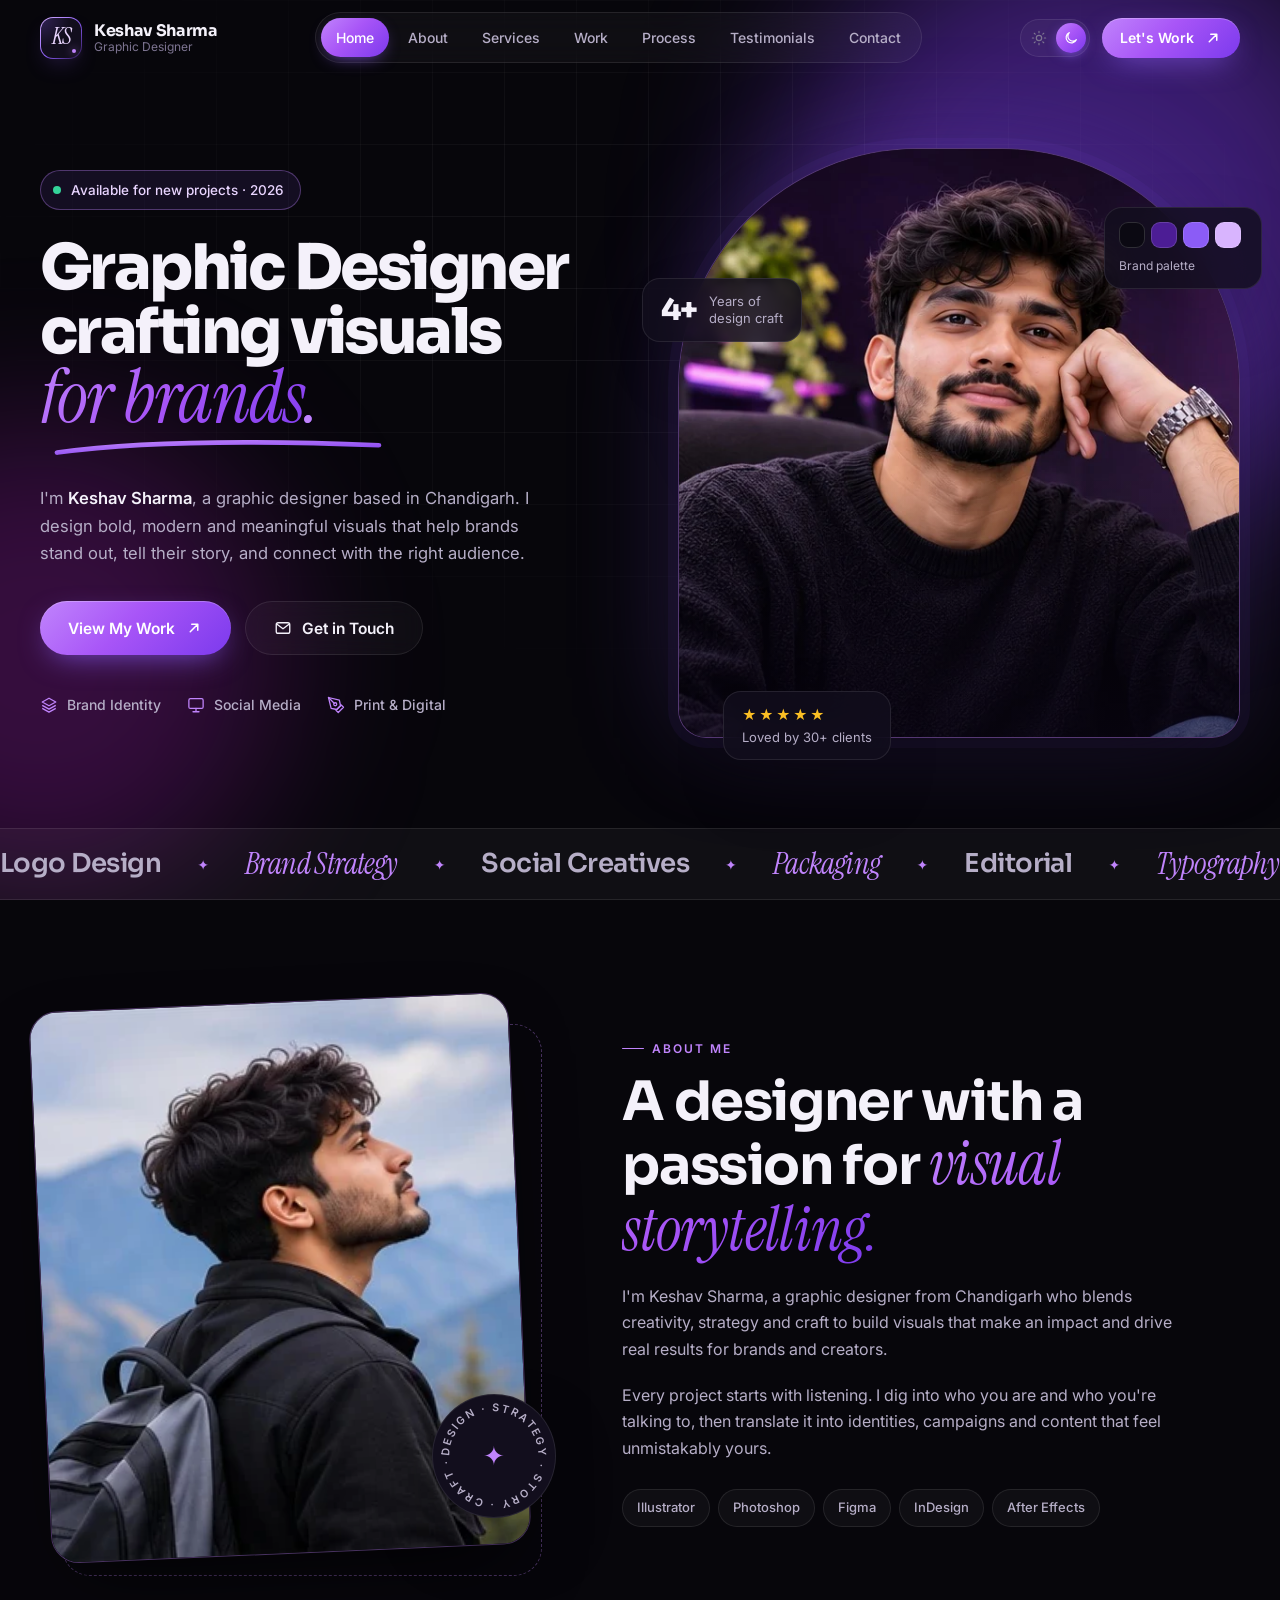
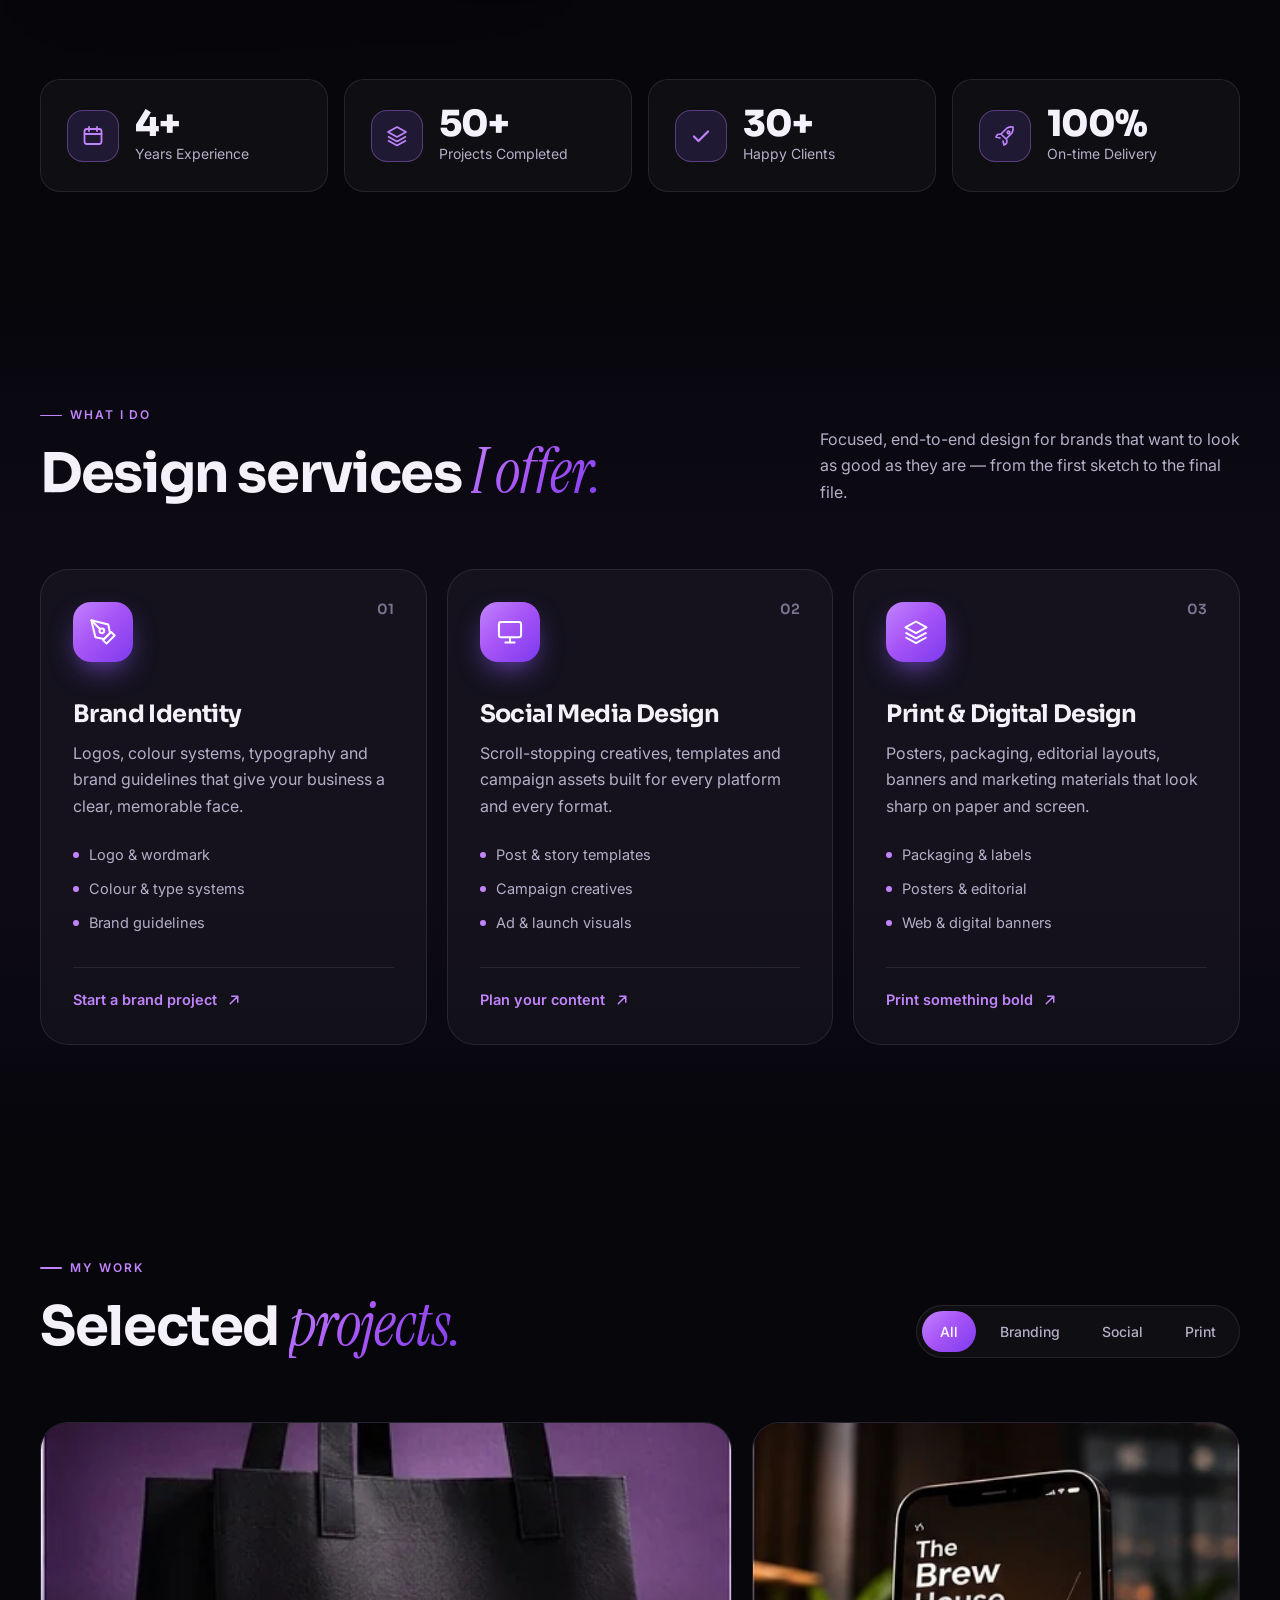
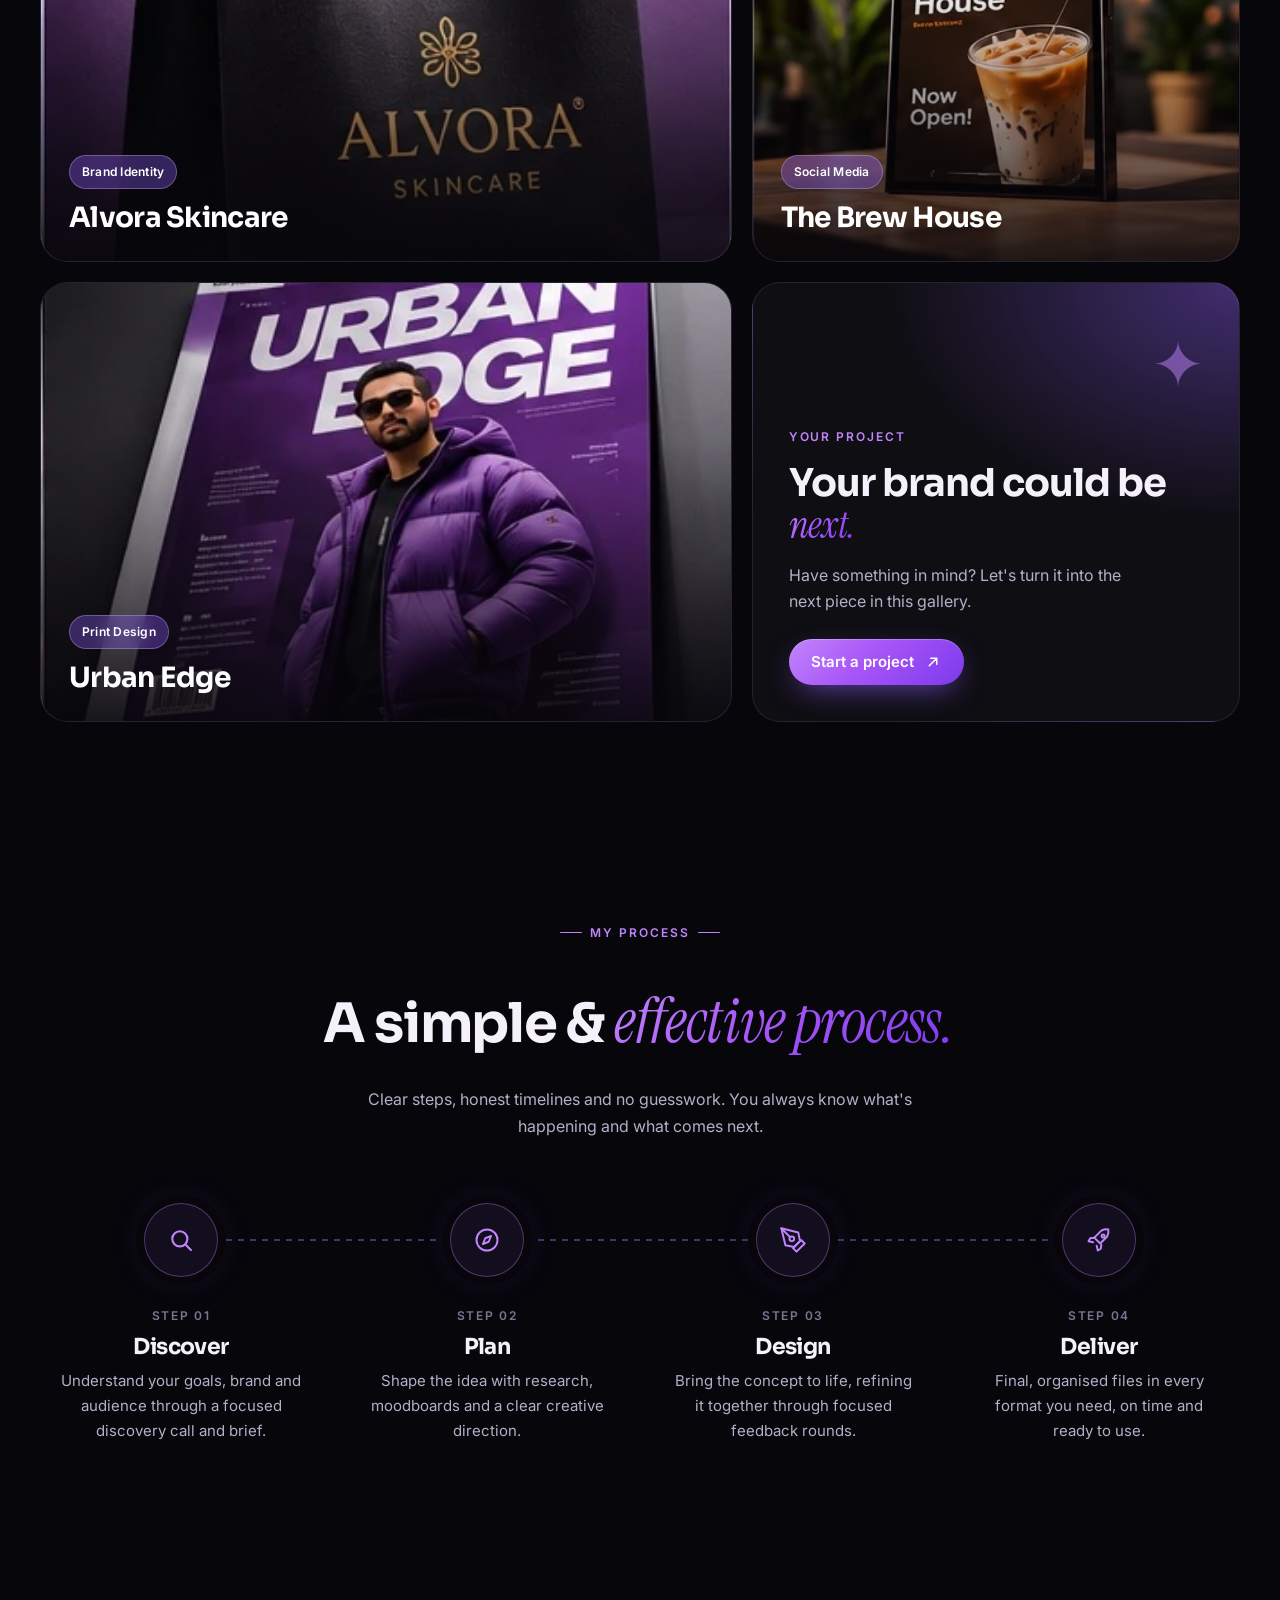
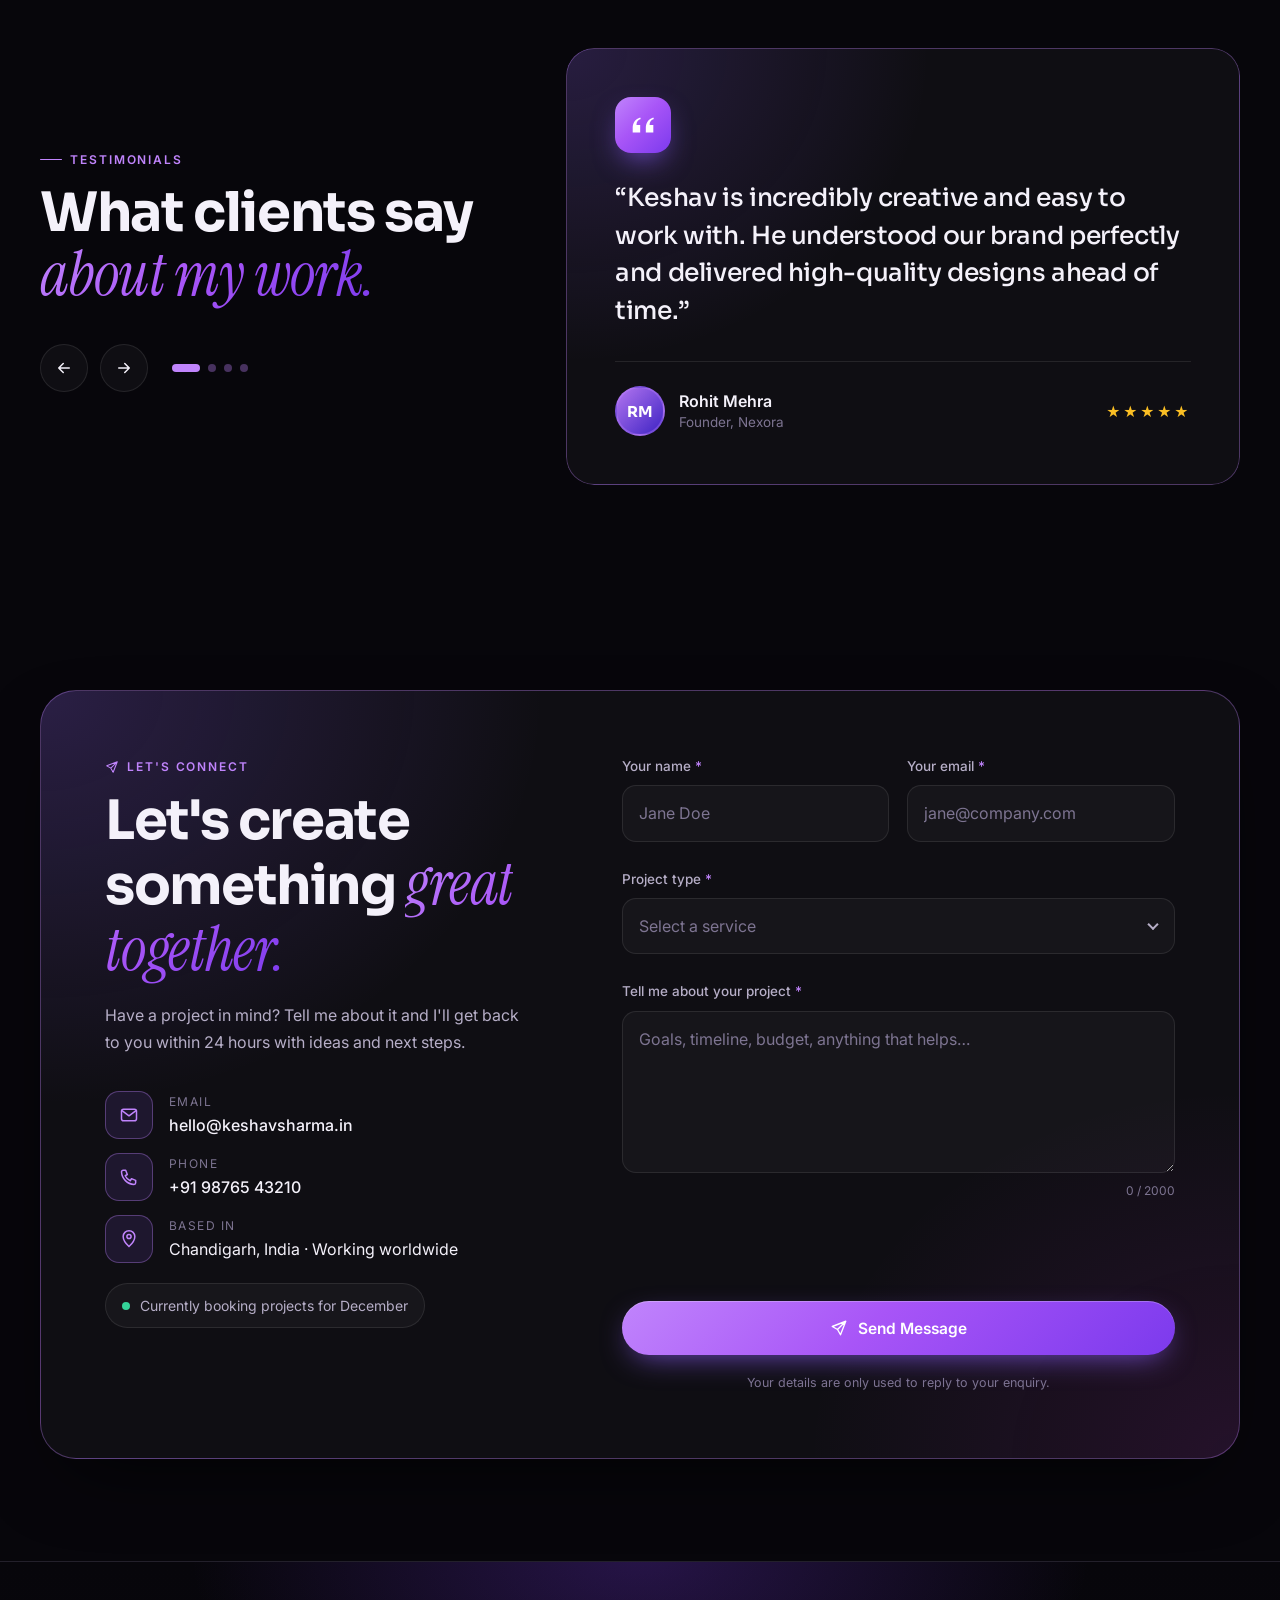
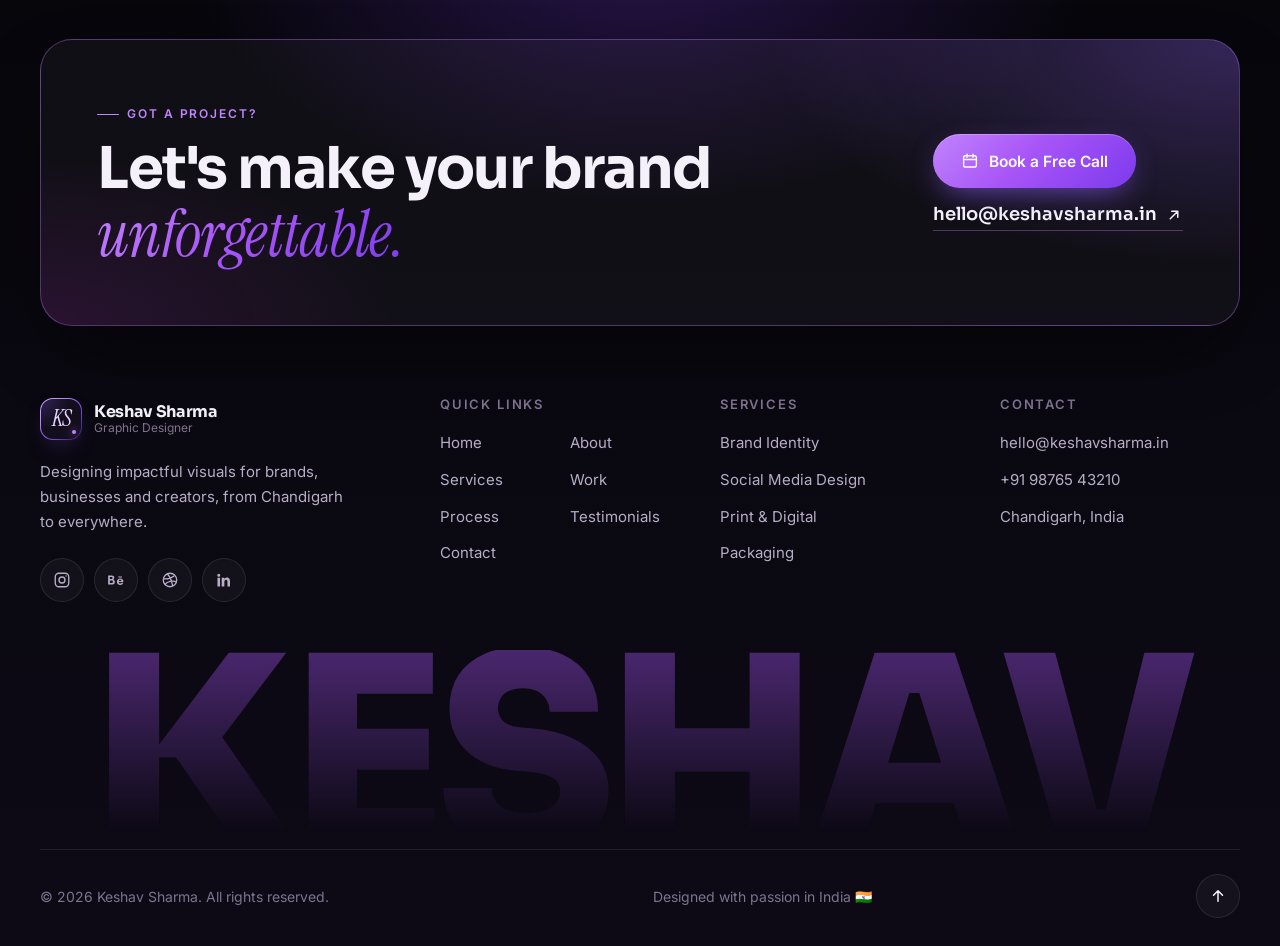
==== index.html @ e9009e5d "Refined KS monogram: serif italic on dark tile with gradient hairline Replaces the solid purple KS b" ====
<!DOCTYPE html>
<html lang="en" data-theme="dark">
<head>
  <meta charset="UTF-8">
  <meta name="viewport" content="width=device-width, initial-scale=1">
  <title>Keshav Sharma — Graphic Designer in Chandigarh | Brand Identity, Social Media &amp; Print</title>
  <meta name="description" content="Keshav Sharma is a graphic designer in Chandigarh, India, crafting bold brand identities, logos, scroll-stopping social media creatives and print &amp; packaging design for brands and creators.">
  <script>
    (function () {
      try {
        var t = localStorage.getItem('ks-theme');
        if (t === 'light' || t === 'dark') document.documentElement.setAttribute('data-theme', t);
      } catch (e) {}
    })();
  </script>
  <meta name="author" content="Keshav Sharma">
  <meta name="robots" content="index, follow, max-image-preview:large, max-snippet:-1, max-video-preview:-1">
  <meta name="theme-color" content="#07060b" media="(prefers-color-scheme: dark)">
  <meta name="theme-color" content="#f7f4fc" media="(prefers-color-scheme: light)">
  <meta name="color-scheme" content="dark light">
  <meta name="format-detection" content="telephone=no">
  <link rel="canonical" href="https://keshav-9ld.pages.dev/">

  <!-- Open Graph -->
  <meta property="og:type" content="website">
  <meta property="og:locale" content="en_IN">
  <meta property="og:site_name" content="Keshav Sharma — Graphic Designer">
  <meta property="og:title" content="Keshav Sharma — Graphic Designer in Chandigarh">
  <meta property="og:description" content="Bold, modern brand identities, social media creatives and print design that help brands stand out. Available for new projects.">
  <meta property="og:url" content="https://keshav-9ld.pages.dev/">
  <meta property="og:image" content="https://keshav-9ld.pages.dev/assets/og-image.jpg">
  <meta property="og:image:secure_url" content="https://keshav-9ld.pages.dev/assets/og-image.jpg">
  <meta property="og:image:type" content="image/jpeg">
  <meta property="og:image:width" content="1200">
  <meta property="og:image:height" content="630">
  <meta property="og:image:alt" content="Keshav Sharma, graphic designer for brands">

  <!-- Twitter / X -->
  <meta name="twitter:card" content="summary_large_image">
  <meta name="twitter:title" content="Keshav Sharma — Graphic Designer in Chandigarh">
  <meta name="twitter:description" content="Bold, modern brand identities, social media creatives and print design that help brands stand out.">
  <meta name="twitter:image" content="https://keshav-9ld.pages.dev/assets/og-image.jpg">
  <meta name="twitter:image:alt" content="Keshav Sharma, graphic designer for brands">

  <!-- Icons & app -->
  <link rel="icon" href="favicon.ico" sizes="48x48">
  <link rel="icon" type="image/svg+xml" href="favicon.svg">
  <link rel="apple-touch-icon" href="apple-touch-icon.png">
  <link rel="manifest" href="site.webmanifest">

  <!-- Performance -->
  <link rel="preconnect" href="https://fonts.googleapis.com">
  <link rel="preconnect" href="https://fonts.gstatic.com" crossorigin>
  <link href="https://fonts.googleapis.com/css2?family=Inter:wght@400;500;600&family=Instrument+Serif:ital@1&family=Sora:wght@500;600;700;800&display=swap" rel="stylesheet">
  <link rel="preload" as="image" href="assets/img/hero.webp" fetchpriority="high">
  <link rel="stylesheet" href="css/style.css?v=4e229242">

  <!-- Structured data -->
  <script type="application/ld+json">
  {
    "@context": "https://schema.org",
    "@graph": [
      {
        "@type": "WebSite",
        "@id": "https://keshav-9ld.pages.dev/#website",
        "url": "https://keshav-9ld.pages.dev/",
        "name": "Keshav Sharma — Graphic Designer",
        "inLanguage": "en-IN",
        "publisher": { "@id": "https://keshav-9ld.pages.dev/#person" }
      },
      {
        "@type": "ProfilePage",
        "@id": "https://keshav-9ld.pages.dev/#webpage",
        "url": "https://keshav-9ld.pages.dev/",
        "name": "Keshav Sharma — Graphic Designer in Chandigarh",
        "isPartOf": { "@id": "https://keshav-9ld.pages.dev/#website" },
        "mainEntity": { "@id": "https://keshav-9ld.pages.dev/#person" },
        "primaryImageOfPage": "https://keshav-9ld.pages.dev/assets/og-image.jpg",
        "inLanguage": "en-IN"
      },
      {
        "@type": "Person",
        "@id": "https://keshav-9ld.pages.dev/#person",
        "name": "Keshav Sharma",
        "jobTitle": "Graphic Designer",
        "description": "Graphic designer specialising in brand identity, social media design and print & digital design.",
        "url": "https://keshav-9ld.pages.dev/",
        "image": "https://keshav-9ld.pages.dev/assets/img/hero.webp",
        "email": "mailto:hello@keshavsharma.in",
        "telephone": "+91-98765-43210",
        "address": { "@type": "PostalAddress", "addressLocality": "Chandigarh", "addressRegion": "Chandigarh", "addressCountry": "IN" },
        "knowsAbout": ["Graphic Design", "Brand Identity", "Logo Design", "Social Media Design", "Print Design", "Packaging Design", "Typography", "Adobe Illustrator", "Adobe Photoshop", "Figma"],
        "worksFor": { "@id": "https://keshav-9ld.pages.dev/#service" }
      },
      {
        "@type": "ProfessionalService",
        "@id": "https://keshav-9ld.pages.dev/#service",
        "name": "Keshav Sharma Design Studio",
        "url": "https://keshav-9ld.pages.dev/",
        "image": "https://keshav-9ld.pages.dev/assets/og-image.jpg",
        "logo": "https://keshav-9ld.pages.dev/assets/icon-512.png",
        "email": "hello@keshavsharma.in",
        "telephone": "+91-98765-43210",
        "priceRange": "₹₹",
        "founder": { "@id": "https://keshav-9ld.pages.dev/#person" },
        "address": { "@type": "PostalAddress", "addressLocality": "Chandigarh", "addressRegion": "Chandigarh", "addressCountry": "IN" },
        "areaServed": [{ "@type": "City", "name": "Chandigarh" }, { "@type": "Country", "name": "India" }, "Worldwide"],
        "hasOfferCatalog": {
          "@type": "OfferCatalog",
          "name": "Design services",
          "itemListElement": [
            { "@type": "Offer", "itemOffered": { "@type": "Service", "name": "Brand Identity Design", "description": "Logos, colour systems, typography and brand guidelines." } },
            { "@type": "Offer", "itemOffered": { "@type": "Service", "name": "Social Media Design", "description": "Post and story templates, campaign creatives and ad visuals." } },
            { "@type": "Offer", "itemOffered": { "@type": "Service", "name": "Print & Digital Design", "description": "Packaging, posters, editorial layouts and digital banners." } }
          ]
        }
      }
    ]
  }
  </script>
</head>
<body>
  <a class="skip-link" href="#main">Skip to content</a>

  <!-- ============ SVG sprite ============ -->
  <svg width="0" height="0" style="position:absolute" aria-hidden="true">
    <defs>
      <linearGradient id="g-brand" x1="0" y1="0" x2="1" y2="1">
        <stop offset="0" stop-color="#c084fc"/><stop offset="1" stop-color="#7c3aed"/>
      </linearGradient>
    </defs>
    <symbol id="i-arrow" viewBox="0 0 24 24"><path d="M7 17 17 7M9 7h8v8" fill="none" stroke="currentColor" stroke-width="2" stroke-linecap="round" stroke-linejoin="round"/></symbol>
    <symbol id="i-right" viewBox="0 0 24 24"><path d="M5 12h14M13 6l6 6-6 6" fill="none" stroke="currentColor" stroke-width="2" stroke-linecap="round" stroke-linejoin="round"/></symbol>
    <symbol id="i-left" viewBox="0 0 24 24"><path d="M19 12H5M11 6l-6 6 6 6" fill="none" stroke="currentColor" stroke-width="2" stroke-linecap="round" stroke-linejoin="round"/></symbol>
    <symbol id="i-mail" viewBox="0 0 24 24"><g fill="none" stroke="currentColor" stroke-width="1.8" stroke-linecap="round" stroke-linejoin="round"><rect x="3" y="5" width="18" height="14" rx="2.5"/><path d="m4 7 8 6 8-6"/></g></symbol>
    <symbol id="i-phone" viewBox="0 0 24 24"><path d="M5 4h3l2 5-2.5 1.5a11 11 0 0 0 6 6L15 14l5 2v3a2 2 0 0 1-2 2A16 16 0 0 1 3 6a2 2 0 0 1 2-2Z" fill="none" stroke="currentColor" stroke-width="1.8" stroke-linejoin="round"/></symbol>
    <symbol id="i-pin" viewBox="0 0 24 24"><g fill="none" stroke="currentColor" stroke-width="1.8"><path d="M12 21s7-6.2 7-12a7 7 0 1 0-14 0c0 5.8 7 12 7 12Z"/><circle cx="12" cy="9" r="2.5"/></g></symbol>
    <symbol id="i-sun" viewBox="0 0 24 24"><g fill="none" stroke="currentColor" stroke-width="1.8" stroke-linecap="round"><circle cx="12" cy="12" r="4"/><path d="M12 2v2M12 20v2M4.9 4.9l1.4 1.4M17.7 17.7l1.4 1.4M2 12h2M20 12h2M4.9 19.1l1.4-1.4M17.7 6.3l1.4-1.4"/></g></symbol>
    <symbol id="i-moon" viewBox="0 0 24 24"><path d="M20 14.5A8 8 0 1 1 9.5 4a6.5 6.5 0 0 0 10.5 10.5Z" fill="none" stroke="currentColor" stroke-width="1.8" stroke-linejoin="round"/></symbol>
    <symbol id="i-pen" viewBox="0 0 24 24"><g fill="none" stroke="currentColor" stroke-width="1.7" stroke-linejoin="round" stroke-linecap="round"><path d="m12 19 7-7 3 3-7 7-3-3Z"/><path d="m18 13-1.5-7.5L2 2l3.5 14.5L13 18l5-5Z"/><path d="m2 2 7.6 7.6"/><circle cx="11" cy="11" r="2"/></g></symbol>
    <symbol id="i-screen" viewBox="0 0 24 24"><g fill="none" stroke="currentColor" stroke-width="1.7" stroke-linecap="round" stroke-linejoin="round"><rect x="2.5" y="3.5" width="19" height="13" rx="2"/><path d="M8 21h8M12 16.5V21"/></g></symbol>
    <symbol id="i-layers" viewBox="0 0 24 24"><g fill="none" stroke="currentColor" stroke-width="1.7" stroke-linejoin="round"><path d="m12 3 9 5-9 5-9-5 9-5Z"/><path d="m3 12.5 9 5 9-5M3 16.5l9 5 9-5"/></g></symbol>
    <symbol id="i-search" viewBox="0 0 24 24"><g fill="none" stroke="currentColor" stroke-width="1.8" stroke-linecap="round"><circle cx="11" cy="11" r="6.5"/><path d="m16 16 4.5 4.5"/></g></symbol>
    <symbol id="i-compass" viewBox="0 0 24 24"><g fill="none" stroke="currentColor" stroke-width="1.7" stroke-linejoin="round"><circle cx="12" cy="12" r="9"/><path d="m15.5 8.5-2 5-5 2 2-5 5-2Z"/></g></symbol>
    <symbol id="i-rocket" viewBox="0 0 24 24"><g fill="none" stroke="currentColor" stroke-width="1.7" stroke-linejoin="round" stroke-linecap="round"><path d="M14 4c3-1.5 6-1 6-1s.5 3-1 6l-6 6-5-5 6-6Z"/><path d="m8 10-3.5.5L3 13l4 1M14 16l-.5 3.5L11 21l-1-4"/><circle cx="15.5" cy="8.5" r="1.3"/></g></symbol>
    <symbol id="i-check" viewBox="0 0 24 24"><path d="m5 12.5 4.5 4.5L19 7.5" fill="none" stroke="currentColor" stroke-width="2.2" stroke-linecap="round" stroke-linejoin="round"/></symbol>
    <symbol id="i-send" viewBox="0 0 24 24"><path d="M21 3 10 14M21 3l-7 18-4-7-7-4 18-7Z" fill="none" stroke="currentColor" stroke-width="1.8" stroke-linejoin="round" stroke-linecap="round"/></symbol>
    <symbol id="i-calendar" viewBox="0 0 24 24"><g fill="none" stroke="currentColor" stroke-width="1.8" stroke-linecap="round"><rect x="3.5" y="5" width="17" height="15" rx="2.5"/><path d="M8 3v4M16 3v4M3.5 10h17"/></g></symbol>
    <symbol id="i-up" viewBox="0 0 24 24"><path d="M12 19V5M6 11l6-6 6 6" fill="none" stroke="currentColor" stroke-width="2" stroke-linecap="round" stroke-linejoin="round"/></symbol>
    <symbol id="i-quote" viewBox="0 0 32 32"><path d="M13 8c-5 1.5-8 5.5-8 11v5h8v-8H9c0-3.5 1.8-5.5 4.6-6.4L13 8Zm14 0c-5 1.5-8 5.5-8 11v5h8v-8h-4c0-3.5 1.8-5.5 4.6-6.4L27 8Z" fill="currentColor"/></symbol>
    <symbol id="i-instagram" viewBox="0 0 24 24"><g fill="none" stroke="currentColor" stroke-width="1.8"><rect x="3" y="3" width="18" height="18" rx="5"/><circle cx="12" cy="12" r="4"/><circle cx="17.4" cy="6.6" r=".9" fill="currentColor" stroke="none"/></g></symbol>
    <symbol id="i-behance" viewBox="0 0 24 24"><path fill="currentColor" d="M8.2 11.4c.9-.4 1.5-1.2 1.5-2.4C9.7 7 8.3 6 6.3 6H1.5v12h5c2.2 0 3.9-1.1 3.9-3.4 0-1.5-.8-2.7-2.2-3.2ZM3.8 8h2.1c.9 0 1.5.4 1.5 1.3 0 1-.7 1.3-1.6 1.3h-2V8Zm2.4 8H3.8v-3.4h2.4c1.1 0 1.8.5 1.8 1.7S7.2 16 6.2 16ZM15 7.3h5v1.3h-5V7.3Zm2.6 2.6c-2.7 0-4.4 1.9-4.4 4.3 0 2.6 1.6 4.3 4.4 4.3 2.1 0 3.4-.9 4-2.9h-2.1c-.2.7-1 1.1-1.8 1.1-1.3 0-2-.8-2-2.1h6.1c.2-2.7-1.3-4.7-4.2-4.7Zm-1.9 3.4c.1-1.1.8-1.8 1.8-1.8 1.1 0 1.7.7 1.8 1.8h-3.6Z"/></symbol>
    <symbol id="i-dribbble" viewBox="0 0 24 24"><g fill="none" stroke="currentColor" stroke-width="1.7"><circle cx="12" cy="12" r="9"/><path d="M8.5 3.7C12 8 14.5 13.5 15.6 20.2M3.1 10.5c4.8.4 10.3-.6 14.4-3.9M5.2 18.1c3.5-4.2 8.6-5.4 15.7-4"/></g></symbol>
    <symbol id="i-linkedin" viewBox="0 0 24 24"><path fill="currentColor" d="M5 3.5a2 2 0 1 1 0 4 2 2 0 0 1 0-4ZM3.3 9h3.4v11.5H3.3V9Zm5.6 0h3.3v1.6c.5-.9 1.7-1.9 3.5-1.9 3.6 0 4.3 2.4 4.3 5.4v6.4h-3.4v-5.7c0-1.4 0-3.1-1.9-3.1s-2.2 1.5-2.2 3v5.8H8.9V9Z"/></symbol>
  </svg>

  <!-- ============ Header ============ -->
  <header class="header" id="header">
    <div class="container header__inner">
      <a href="#home" class="brand" aria-label="Keshav Sharma — home">
        <span class="brand__mark" aria-hidden="true">KS</span>
        <span class="brand__text"><strong>Keshav Sharma</strong><small>Graphic Designer</small></span>
      </a>

      <nav class="nav" aria-label="Primary">
        <ul class="nav__list">
          <li><a href="#home" class="nav__link is-active">Home</a></li>
          <li><a href="#about" class="nav__link">About</a></li>
          <li><a href="#services" class="nav__link">Services</a></li>
          <li><a href="#work" class="nav__link">Work</a></li>
          <li><a href="#process" class="nav__link">Process</a></li>
          <li><a href="#testimonials" class="nav__link">Testimonials</a></li>
          <li><a href="#contact" class="nav__link">Contact</a></li>
        </ul>
      </nav>

      <div class="header__actions">
        <button class="theme-toggle" id="themeToggle" type="button" aria-label="Switch to light theme">
          <span class="theme-toggle__thumb"></span>
          <svg class="theme-toggle__icon theme-toggle__icon--sun"><use href="#i-sun"/></svg>
          <svg class="theme-toggle__icon theme-toggle__icon--moon"><use href="#i-moon"/></svg>
        </button>
        <a href="#contact" class="btn btn--primary btn--sm header__cta">Let's Work <svg class="icon"><use href="#i-arrow"/></svg></a>
        <button class="burger" id="burger" type="button" aria-label="Open menu" aria-expanded="false" aria-controls="mobileMenu">
          <span></span><span></span>
        </button>
      </div>
    </div>
  </header>

  <!-- Mobile menu -->
  <div class="mobile-menu" id="mobileMenu" hidden>
    <nav aria-label="Mobile">
      <ul>
        <li><a href="#home"><span>01</span>Home</a></li>
        <li><a href="#about"><span>02</span>About</a></li>
        <li><a href="#services"><span>03</span>Services</a></li>
        <li><a href="#work"><span>04</span>Work</a></li>
        <li><a href="#process"><span>05</span>Process</a></li>
        <li><a href="#testimonials"><span>06</span>Testimonials</a></li>
        <li><a href="#contact"><span>07</span>Contact</a></li>
      </ul>
    </nav>
    <div class="mobile-menu__foot">
      <a href="mailto:hello@keshavsharma.in">hello@keshavsharma.in</a>
      <a href="#contact" class="btn btn--primary">Let's Work <svg class="icon"><use href="#i-arrow"/></svg></a>
    </div>
  </div>

  <main id="main">
    <!-- ============ Hero ============ -->
    <section class="hero" id="home">
      <div class="hero__bg" aria-hidden="true">
        <span class="orb orb--1"></span><span class="orb orb--2"></span><span class="grid-lines"></span>
      </div>
      <div class="container hero__grid">
        <div class="hero__content">
          <p class="pill reveal"><span class="pill__dot"></span>Available for new projects · 2026</p>
          <h1 class="hero__title reveal" data-delay="1">
            <span class="nowrap">Graphic Designer</span><br>
            crafting visuals<br>
            <span class="accent-serif">for brands<span class="hero__dot">.</span></span>
            <svg class="swash" viewBox="0 0 300 24" preserveAspectRatio="none" aria-hidden="true"><path d="M4 17C70 6 170 3 296 9" fill="none" stroke="url(#g-brand)" stroke-width="5" stroke-linecap="round"/></svg>
          </h1>
          <p class="hero__lead reveal" data-delay="2">I'm <strong>Keshav Sharma</strong>, a graphic designer based in Chandigarh. I design bold, modern and meaningful visuals that help brands stand out, tell their story, and connect with the right audience.</p>
          <div class="hero__ctas reveal" data-delay="3">
            <a href="#work" class="btn btn--primary btn--lg">View My Work <svg class="icon"><use href="#i-arrow"/></svg></a>
            <a href="#contact" class="btn btn--ghost btn--lg"><svg class="icon"><use href="#i-mail"/></svg> Get in Touch</a>
          </div>
          <ul class="hero__tags reveal" data-delay="4">
            <li><svg class="icon"><use href="#i-layers"/></svg>Brand Identity</li>
            <li><svg class="icon"><use href="#i-screen"/></svg>Social Media</li>
            <li><svg class="icon"><use href="#i-pen"/></svg>Print &amp; Digital</li>
          </ul>

          <!-- Mobile / tablet: proof strip + clients (desktop shows this info as floating cards) -->
          <div class="hero__proof reveal" data-delay="4">
            <ul class="hero__stats">
              <li><strong data-count="4" data-suffix="+">4+</strong><span>Years of craft</span></li>
              <li><strong data-count="50" data-suffix="+">50+</strong><span>Projects shipped</span></li>
              <li><strong data-count="30" data-suffix="+">30+</strong><span>Happy clients</span></li>
            </ul>
            <div class="hero__clients">
              <p>Trusted by growing brands</p>
              <ul aria-label="Clients">
                <li class="logo logo--nexora">nexora</li>
                <li class="logo logo--alvora">ALVORA</li>
                <li class="logo logo--brew">Brew House</li>
                <li class="logo logo--urban">URBAN EDGE</li>
              </ul>
            </div>
          </div>
        </div>

        <div class="hero__visual reveal" data-delay="2">
          <div class="portrait">
            <div class="portrait__frame">
              <img src="assets/img/hero.webp" width="1536" height="639" alt="Portrait of Keshav Sharma, graphic designer in Chandigarh, in his studio" fetchpriority="high" decoding="async">
            </div>
            <div class="float-card float-card--exp">
              <strong data-count="4" data-suffix="+">4+</strong><span>Years of<br>design craft</span>
            </div>
            <div class="float-card float-card--palette" aria-hidden="true">
              <span style="--c:#0b0912"></span><span style="--c:#4c1d95"></span><span style="--c:#8b5cf6"></span><span style="--c:#d8b4fe"></span>
              <em>Brand palette</em>
            </div>
            <div class="float-card float-card--rating">
              <span class="stars" aria-hidden="true">★★★★★</span><span>Loved by 30+ clients</span>
            </div>

            <!-- Mobile / tablet extras -->
            <a href="#contact" class="portrait__badge" aria-label="Available for freelance work — get in touch">
              <svg viewBox="0 0 120 120" aria-hidden="true"><defs><path id="circ-hero" d="M60 60m-45 0a45 45 0 1 1 90 0a45 45 0 1 1-90 0"/></defs><text><textPath href="#circ-hero">AVAILABLE · FOR FREELANCE · 2026 · </textPath></text></svg>
              <span class="portrait__badge-core"><svg class="icon"><use href="#i-arrow"/></svg></span>
            </a>
            <div class="portrait__caption">
              <span class="portrait__caption-id">
                <strong>Graphic Designer</strong>
                <small><svg class="icon"><use href="#i-pin"/></svg>Chandigarh, India</small>
              </span>
              <span class="portrait__caption-rating"><span class="stars" aria-hidden="true">★★★★★</span><small>5.0 · 30+ reviews</small></span>
            </div>
          </div>
        </div>
      </div>

      <div class="marquee" aria-hidden="true">
        <div class="marquee__track">
          <span>Logo Design</span><i>✦</i><span>Brand Strategy</span><i>✦</i><span>Social Creatives</span><i>✦</i><span>Packaging</span><i>✦</i><span>Editorial</span><i>✦</i><span>Typography</span><i>✦</i><span>Campaigns</span><i>✦</i>
          <span>Logo Design</span><i>✦</i><span>Brand Strategy</span><i>✦</i><span>Social Creatives</span><i>✦</i><span>Packaging</span><i>✦</i><span>Editorial</span><i>✦</i><span>Typography</span><i>✦</i><span>Campaigns</span><i>✦</i>
        </div>
      </div>
    </section>

    <!-- ============ About ============ -->
    <section class="section about" id="about">
      <div class="container about__grid">
        <div class="about__media reveal">
          <div class="about__photo">
            <img src="assets/img/about.webp" width="384" height="351" alt="Keshav Sharma looking towards the mountains" loading="lazy" decoding="async">
          </div>
          <div class="about__badge" aria-hidden="true">
            <svg viewBox="0 0 120 120"><defs><path id="circ" d="M60 60m-44 0a44 44 0 1 1 88 0a44 44 0 1 1-88 0"/></defs><text><textPath href="#circ">DESIGN · STRATEGY · STORY · CRAFT · </textPath></text></svg>
            <span>✦</span>
          </div>
        </div>

        <div class="about__content">
          <p class="eyebrow reveal">About Me</p>
          <h2 class="section-title reveal">A designer with a passion for <span class="accent-serif">visual storytelling.</span></h2>
          <p class="reveal">I'm Keshav Sharma, a graphic designer from Chandigarh who blends creativity, strategy and craft to build visuals that make an impact and drive real results for brands and creators.</p>
          <p class="reveal">Every project starts with listening. I dig into who you are and who you're talking to, then translate it into identities, campaigns and content that feel unmistakably yours.</p>
          <ul class="tools reveal" aria-label="Tools I use">
            <li>Illustrator</li><li>Photoshop</li><li>Figma</li><li>InDesign</li><li>After Effects</li>
          </ul>
        </div>

        <ul class="stats">
          <li class="stat reveal"><span class="stat__icon"><svg><use href="#i-calendar"/></svg></span><strong data-count="4" data-suffix="+">0</strong><span>Years Experience</span></li>
          <li class="stat reveal" data-delay="1"><span class="stat__icon"><svg><use href="#i-layers"/></svg></span><strong data-count="50" data-suffix="+">0</strong><span>Projects Completed</span></li>
          <li class="stat reveal" data-delay="2"><span class="stat__icon"><svg><use href="#i-check"/></svg></span><strong data-count="30" data-suffix="+">0</strong><span>Happy Clients</span></li>
          <li class="stat reveal" data-delay="3"><span class="stat__icon"><svg><use href="#i-rocket"/></svg></span><strong data-count="100" data-suffix="%">0</strong><span>On-time Delivery</span></li>
        </ul>
      </div>
    </section>

    <!-- ============ Services ============ -->
    <section class="section services" id="services">
      <div class="container">
        <div class="section-head">
          <div>
            <p class="eyebrow reveal">What I Do</p>
            <h2 class="section-title reveal">Design services <span class="accent-serif">I offer.</span></h2>
          </div>
          <p class="section-head__text reveal">Focused, end-to-end design for brands that want to look as good as they are — from the first sketch to the final file.</p>
        </div>

        <div class="services__grid">
          <article class="service-card reveal" data-glow>
            <div class="service-card__top"><span class="service-card__icon"><svg><use href="#i-pen"/></svg></span><span class="service-card__num">01</span></div>
            <h3>Brand Identity</h3>
            <p>Logos, colour systems, typography and brand guidelines that give your business a clear, memorable face.</p>
            <ul><li>Logo &amp; wordmark</li><li>Colour &amp; type systems</li><li>Brand guidelines</li></ul>
            <a href="#contact" class="service-card__link" data-project="Brand Identity">Start a brand project <svg class="icon"><use href="#i-arrow"/></svg></a>
          </article>
          <article class="service-card reveal" data-delay="1" data-glow>
            <div class="service-card__top"><span class="service-card__icon"><svg><use href="#i-screen"/></svg></span><span class="service-card__num">02</span></div>
            <h3>Social Media Design</h3>
            <p>Scroll-stopping creatives, templates and campaign assets built for every platform and every format.</p>
            <ul><li>Post &amp; story templates</li><li>Campaign creatives</li><li>Ad &amp; launch visuals</li></ul>
            <a href="#contact" class="service-card__link" data-project="Social Media Design">Plan your content <svg class="icon"><use href="#i-arrow"/></svg></a>
          </article>
          <article class="service-card reveal" data-delay="2" data-glow>
            <div class="service-card__top"><span class="service-card__icon"><svg><use href="#i-layers"/></svg></span><span class="service-card__num">03</span></div>
            <h3>Print &amp; Digital Design</h3>
            <p>Posters, packaging, editorial layouts, banners and marketing materials that look sharp on paper and screen.</p>
            <ul><li>Packaging &amp; labels</li><li>Posters &amp; editorial</li><li>Web &amp; digital banners</li></ul>
            <a href="#contact" class="service-card__link" data-project="Print &amp; Digital Design">Print something bold <svg class="icon"><use href="#i-arrow"/></svg></a>
          </article>
        </div>
      </div>
    </section>

    <!-- ============ Work ============ -->
    <section class="section work" id="work">
      <div class="container">
        <div class="section-head">
          <div>
            <p class="eyebrow reveal">My Work</p>
            <h2 class="section-title reveal">Selected <span class="accent-serif">projects.</span></h2>
          </div>
          <div class="filters reveal" role="tablist" aria-label="Filter projects">
            <button class="filter is-active" type="button" data-filter="all" role="tab" aria-selected="true">All</button>
            <button class="filter" type="button" data-filter="brand" role="tab" aria-selected="false">Branding</button>
            <button class="filter" type="button" data-filter="social" role="tab" aria-selected="false">Social</button>
            <button class="filter" type="button" data-filter="print" role="tab" aria-selected="false">Print</button>
          </div>
        </div>

        <div class="work__grid">
          <article class="project project--wide reveal" data-cat="brand">
            <div class="project__media"><img src="assets/img/work-alvora.webp" width="384" height="351" alt="Alvora Skincare tote bag with gold logo" loading="lazy" decoding="async"></div>
            <div class="project__info">
              <span class="tag">Brand Identity</span>
              <h3>Alvora Skincare</h3>
              <p>A quiet-luxury identity for a clean skincare label: botanical monogram, gold foil and a muted palette.</p>
            </div>
            <span class="project__arrow" aria-hidden="true"><svg class="icon"><use href="#i-arrow"/></svg></span>
          </article>
          <article class="project reveal" data-delay="1" data-cat="social">
            <div class="project__media"><img src="assets/img/work-brew.webp" width="384" height="351" alt="The Brew House launch post on a phone" loading="lazy" decoding="async"></div>
            <div class="project__info">
              <span class="tag">Social Media</span>
              <h3>The Brew House</h3>
              <p>A launch campaign and content system for a neighbourhood café.</p>
            </div>
            <span class="project__arrow" aria-hidden="true"><svg class="icon"><use href="#i-arrow"/></svg></span>
          </article>
          <article class="project reveal" data-cat="print">
            <div class="project__media"><img src="assets/img/work-urban.webp" width="384" height="351" alt="Urban Edge magazine cover" loading="lazy" decoding="async"></div>
            <div class="project__info">
              <span class="tag">Print Design</span>
              <h3>Urban Edge</h3>
              <p>Cover and editorial design for a streetwear culture magazine.</p>
            </div>
            <span class="project__arrow" aria-hidden="true"><svg class="icon"><use href="#i-arrow"/></svg></span>
          </article>
          <a href="#contact" class="project project--cta reveal" data-delay="1" data-cat="brand social print">
            <span class="project--cta__eyebrow">Your project</span>
            <h3>Your brand could be <span class="accent-serif">next.</span></h3>
            <p>Have something in mind? Let's turn it into the next piece in this gallery.</p>
            <span class="btn btn--primary">Start a project <svg class="icon"><use href="#i-arrow"/></svg></span>
          </a>
        </div>
      </div>
    </section>

    <!-- ============ Process ============ -->
    <section class="section process" id="process">
      <div class="container">
        <div class="section-head section-head--center">
          <p class="eyebrow reveal">My Process</p>
          <h2 class="section-title reveal">A simple &amp; <span class="accent-serif">effective process.</span></h2>
          <p class="section-head__text reveal">Clear steps, honest timelines and no guesswork. You always know what's happening and what comes next.</p>
        </div>
        <ol class="steps" id="steps">
          <li class="step reveal">
            <span class="step__icon"><svg><use href="#i-search"/></svg></span>
            <span class="step__num">Step 01</span>
            <h3>Discover</h3>
            <p>Understand your goals, brand and audience through a focused discovery call and brief.</p>
          </li>
          <li class="step reveal" data-delay="1">
            <span class="step__icon"><svg><use href="#i-compass"/></svg></span>
            <span class="step__num">Step 02</span>
            <h3>Plan</h3>
            <p>Shape the idea with research, moodboards and a clear creative direction.</p>
          </li>
          <li class="step reveal" data-delay="2">
            <span class="step__icon"><svg><use href="#i-pen"/></svg></span>
            <span class="step__num">Step 03</span>
            <h3>Design</h3>
            <p>Bring the concept to life, refining it together through focused feedback rounds.</p>
          </li>
          <li class="step reveal" data-delay="3">
            <span class="step__icon"><svg><use href="#i-rocket"/></svg></span>
            <span class="step__num">Step 04</span>
            <h3>Deliver</h3>
            <p>Final, organised files in every format you need, on time and ready to use.</p>
          </li>
        </ol>
      </div>
    </section>

    <!-- ============ Testimonials ============ -->
    <section class="section testimonials" id="testimonials">
      <div class="container testimonials__grid">
        <div class="testimonials__intro">
          <p class="eyebrow reveal">Testimonials</p>
          <h2 class="section-title reveal">What clients say <span class="accent-serif">about my work.</span></h2>
          <div class="slider-controls reveal">
            <button class="round-btn" type="button" id="tPrev" aria-label="Previous testimonial"><svg class="icon"><use href="#i-left"/></svg></button>
            <button class="round-btn" type="button" id="tNext" aria-label="Next testimonial"><svg class="icon"><use href="#i-right"/></svg></button>
            <div class="slider-dots" id="tDots" role="tablist" aria-label="Choose testimonial"></div>
          </div>
        </div>

        <div class="slider reveal" id="slider" aria-roledescription="carousel" aria-label="Client testimonials">
          <div class="slider__track" id="sliderTrack" aria-live="polite">
            <figure class="t-card" aria-roledescription="slide">
              <svg class="t-card__quote" aria-hidden="true"><use href="#i-quote"/></svg>
              <blockquote>“Keshav is incredibly creative and easy to work with. He understood our brand perfectly and delivered high-quality designs ahead of time.”</blockquote>
              <figcaption><span class="avatar" style="--h:270">RM</span><span><strong>Rohit Mehra</strong><small>Founder, Nexora</small></span><span class="stars" aria-label="5 out of 5 stars">★★★★★</span></figcaption>
            </figure>
            <figure class="t-card" aria-roledescription="slide">
              <svg class="t-card__quote" aria-hidden="true"><use href="#i-quote"/></svg>
              <blockquote>“Our new identity finally feels like us. Customers keep complimenting the packaging, and sales picked up within weeks of launch.”</blockquote>
              <figcaption><span class="avatar" style="--h:310">AK</span><span><strong>Ananya Kapoor</strong><small>Co-founder, Alvora Skincare</small></span><span class="stars" aria-label="5 out of 5 stars">★★★★★</span></figcaption>
            </figure>
            <figure class="t-card" aria-roledescription="slide">
              <svg class="t-card__quote" aria-hidden="true"><use href="#i-quote"/></svg>
              <blockquote>“The social templates Keshav built save my team hours every week, and our engagement has never looked better. A true partner.”</blockquote>
              <figcaption><span class="avatar" style="--h:240">VS</span><span><strong>Vikram Singh</strong><small>Owner, The Brew House</small></span><span class="stars" aria-label="5 out of 5 stars">★★★★★</span></figcaption>
            </figure>
            <figure class="t-card" aria-roledescription="slide">
              <svg class="t-card__quote" aria-hidden="true"><use href="#i-quote"/></svg>
              <blockquote>“Sharp eye for typography and layout. The magazine cover he designed became our best-selling issue of the year.”</blockquote>
              <figcaption><span class="avatar" style="--h:285">NG</span><span><strong>Neha Gill</strong><small>Editor, Urban Edge</small></span><span class="stars" aria-label="5 out of 5 stars">★★★★★</span></figcaption>
            </figure>
          </div>
        </div>
      </div>
    </section>

    <!-- ============ Contact ============ -->
    <section class="section contact" id="contact">
      <div class="container">
        <div class="contact__panel reveal">
          <div class="contact__info">
            <p class="eyebrow"><svg class="icon"><use href="#i-send"/></svg> Let's Connect</p>
            <h2 class="section-title">Let's create something <span class="accent-serif">great together.</span></h2>
            <p>Have a project in mind? Tell me about it and I'll get back to you within 24 hours with ideas and next steps.</p>
            <ul class="contact__list">
              <li><span class="contact__icon"><svg><use href="#i-mail"/></svg></span><span><small>Email</small><a href="mailto:hello@keshavsharma.in">hello@keshavsharma.in</a></span></li>
              <li><span class="contact__icon"><svg><use href="#i-phone"/></svg></span><span><small>Phone</small><a href="tel:+919876543210">+91 98765 43210</a></span></li>
              <li><span class="contact__icon"><svg><use href="#i-pin"/></svg></span><span><small>Based in</small>Chandigarh, India · Working worldwide</span></li>
            </ul>
            <p class="contact__avail"><span class="pill__dot"></span>Currently booking projects for December</p>
          </div>

          <!-- Cloudflare Turnstile: paste your site key into data-turnstile-sitekey to enable the captcha -->
          <form class="form" id="contactForm" action="/api/contact" method="post" novalidate data-turnstile-sitekey="0x4AAAAAAFyNFi4AiciZ0yhh">
            <div class="form__row">
              <div class="field">
                <label for="f-name">Your name <span aria-hidden="true">*</span></label>
                <input id="f-name" name="name" type="text" autocomplete="name" required minlength="2" maxlength="80" placeholder="Jane Doe">
                <small class="field__error" aria-live="polite"></small>
              </div>
              <div class="field">
                <label for="f-email">Your email <span aria-hidden="true">*</span></label>
                <input id="f-email" name="email" type="email" autocomplete="email" required maxlength="254" placeholder="jane@company.com">
                <small class="field__error" aria-live="polite"></small>
              </div>
            </div>
            <div class="field">
              <label for="f-type">Project type <span aria-hidden="true">*</span></label>
              <div class="select">
                <select id="f-type" name="projectType" required>
                  <option value="" disabled selected>Select a service</option>
                  <option>Brand Identity</option>
                  <option>Social Media Design</option>
                  <option>Print &amp; Digital Design</option>
                  <option>Packaging Design</option>
                  <option>Other</option>
                </select>
              </div>
              <small class="field__error" aria-live="polite"></small>
            </div>
            <div class="field">
              <label for="f-msg">Tell me about your project <span aria-hidden="true">*</span></label>
              <textarea id="f-msg" name="description" rows="5" required minlength="10" maxlength="2000" placeholder="Goals, timeline, budget, anything that helps…"></textarea>
              <div class="field__meta"><small class="field__error" aria-live="polite"></small><small class="counter" id="msgCounter">0 / 2000</small></div>
            </div>
            <!-- Spam protection: honeypot + timing -->
            <div class="hp" aria-hidden="true">
              <label for="f-website">Website</label>
              <input id="f-website" name="website" type="text" tabindex="-1" autocomplete="off">
            </div>
            <input type="hidden" name="startedAt" id="f-started">
            <div class="captcha" id="captcha" hidden>
              <div id="turnstile"></div>
              <small class="field__error" id="captchaError" aria-live="polite"></small>
            </div>
            <button class="btn btn--primary btn--lg btn--block" type="submit" id="submitBtn">
              <span class="btn__label"><svg class="icon"><use href="#i-send"/></svg> Send Message</span>
              <span class="btn__spinner" aria-hidden="true"></span>
            </button>
            <p class="form__status" id="formStatus" role="status" aria-live="polite"></p>
            <p class="form__note">Your details are only used to reply to your enquiry.</p>
          </form>
        </div>
      </div>
    </section>
  </main>

  <!-- ============ Footer ============ -->
  <footer class="footer">
    <div class="container">
      <div class="footer__cta reveal">
        <div>
          <p class="eyebrow">Got a project?</p>
          <h2>Let's make your brand <span class="accent-serif">unforgettable.</span></h2>
        </div>
        <div class="footer__cta-actions">
          <a href="#contact" class="btn btn--primary btn--lg"><svg class="icon"><use href="#i-calendar"/></svg> Book a Free Call</a>
          <a href="mailto:hello@keshavsharma.in" class="footer__mail">hello@keshavsharma.in <svg class="icon"><use href="#i-arrow"/></svg></a>
        </div>
      </div>

      <div class="footer__grid">
        <div class="footer__brand">
          <a href="#home" class="brand" aria-label="Keshav Sharma — back to top">
            <span class="brand__mark" aria-hidden="true">KS</span>
            <span class="brand__text"><strong>Keshav Sharma</strong><small>Graphic Designer</small></span>
          </a>
          <p>Designing impactful visuals for brands, businesses and creators, from Chandigarh to everywhere.</p>
          <div class="socials">
            <a href="https://instagram.com/" target="_blank" rel="noopener" aria-label="Instagram"><svg><use href="#i-instagram"/></svg></a>
            <a href="https://behance.net/" target="_blank" rel="noopener" aria-label="Behance"><svg><use href="#i-behance"/></svg></a>
            <a href="https://dribbble.com/" target="_blank" rel="noopener" aria-label="Dribbble"><svg><use href="#i-dribbble"/></svg></a>
            <a href="https://linkedin.com/" target="_blank" rel="noopener" aria-label="LinkedIn"><svg><use href="#i-linkedin"/></svg></a>
          </div>
        </div>
        <nav class="footer__col" aria-label="Footer">
          <h3>Quick Links</h3>
          <ul>
            <li><a href="#home">Home</a></li><li><a href="#about">About</a></li><li><a href="#services">Services</a></li><li><a href="#work">Work</a></li>
            <li><a href="#process">Process</a></li><li><a href="#testimonials">Testimonials</a></li><li><a href="#contact">Contact</a></li>
          </ul>
        </nav>
        <div class="footer__col">
          <h3>Services</h3>
          <ul class="footer__list">
            <li><a href="#services">Brand Identity</a></li><li><a href="#services">Social Media Design</a></li><li><a href="#services">Print &amp; Digital</a></li><li><a href="#services">Packaging</a></li>
          </ul>
        </div>
        <div class="footer__col">
          <h3>Contact</h3>
          <ul class="footer__list">
            <li><a href="mailto:hello@keshavsharma.in">hello@keshavsharma.in</a></li>
            <li><a href="tel:+919876543210">+91 98765 43210</a></li>
            <li>Chandigarh, India</li>
          </ul>
        </div>
      </div>

      <div class="footer__wordmark" aria-hidden="true">KESHAV</div>

      <div class="footer__bottom">
        <p>© <span id="year">2026</span> Keshav Sharma. All rights reserved.</p>
        <p>Designed with passion in India 🇮🇳</p>
        <a href="#home" class="to-top" aria-label="Back to top"><svg class="icon"><use href="#i-up"/></svg></a>
      </div>
    </div>
  </footer>

  <script src="js/main.js?v=62006a9f" defer></script>
</body>
</html>
---- css/style.css ----
/* =========================================================
   Keshav Sharma — Graphic Designer Portfolio
   ========================================================= */

/* ---------- Tokens ---------- */
:root {
  --font-head: "Sora", system-ui, sans-serif;
  --font-body: "Inter", system-ui, sans-serif;
  --font-serif: "Instrument Serif", Georgia, serif;

  --violet-300: #d8b4fe;
  --violet-400: #c084fc;
  --violet-500: #a855f7;
  --violet-600: #8b5cf6;
  --violet-700: #7c3aed;
  --grad: linear-gradient(135deg, #c084fc 0%, #a855f7 45%, #7c3aed 100%);

  --radius-sm: 12px;
  --radius: 20px;
  --radius-lg: 28px;
  --container: 1240px;
  --gutter: clamp(16px, 4vw, 40px);
  --section-y: clamp(64px, 8vw, 112px);
  --header-h: 76px;
  --ease: cubic-bezier(.22, 1, .36, 1);
}

[data-theme="dark"] {
  color-scheme: dark;
  --bg: #07060b;
  --bg-2: #0d0a16;
  --surface: rgba(255, 255, 255, .035);
  --surface-2: rgba(255, 255, 255, .06);
  --surface-solid: #120e1d;
  --border: rgba(255, 255, 255, .09);
  --border-strong: rgba(192, 132, 252, .35);
  --text: #f4f1fa;
  --text-2: #b6aec7;
  --text-3: #7d7491;
  --accent: #c084fc;
  --accent-ink: #e9d5ff;
  --glow: rgba(139, 92, 246, .35);
  --orb-1: rgba(124, 58, 237, .45);
  --orb-2: rgba(192, 38, 211, .25);
  --shadow: 0 30px 80px -30px rgba(0, 0, 0, .8);
  --header-bg: rgba(10, 8, 16, .66);
  --input-bg: rgba(255, 255, 255, .03);
}

[data-theme="light"] {
  color-scheme: light;
  --bg: #f7f4fc;
  --bg-2: #efe9f9;
  --surface: rgba(255, 255, 255, .7);
  --surface-2: #ffffff;
  --surface-solid: #ffffff;
  --border: rgba(76, 29, 149, .1);
  --border-strong: rgba(124, 58, 237, .35);
  --text: #16111f;
  --text-2: #554b69;
  --text-3: #8a809d;
  --accent: #7c3aed;
  --accent-ink: #5b21b6;
  --glow: rgba(139, 92, 246, .22);
  --orb-1: rgba(167, 139, 250, .45);
  --orb-2: rgba(232, 121, 249, .25);
  --shadow: 0 30px 70px -35px rgba(76, 29, 149, .35);
  --header-bg: rgba(255, 255, 255, .72);
  --input-bg: #fff;
}

/* ---------- Base ---------- */
*, *::before, *::after { box-sizing: border-box; }
html { scroll-behavior: smooth; scroll-padding-top: calc(var(--header-h) + 8px); -webkit-text-size-adjust: 100%; }
body {
  margin: 0;
  background: var(--bg);
  color: var(--text);
  font: 400 16px/1.65 var(--font-body);
  -webkit-font-smoothing: antialiased;
  overflow-x: hidden;
  transition: background-color .5s var(--ease), color .5s var(--ease);
}
body.menu-open { overflow: hidden; }
img, svg { display: block; max-width: 100%; }
img { height: auto; }
a { color: inherit; text-decoration: none; }
button, input, select, textarea { font: inherit; color: inherit; }
button { cursor: pointer; background: none; border: 0; padding: 0; }
ul, ol { list-style: none; margin: 0; padding: 0; }
h1, h2, h3 { font-family: var(--font-head); line-height: 1.08; letter-spacing: -.025em; margin: 0; font-weight: 700; }
p { margin: 0; }
::selection { background: var(--violet-600); color: #fff; }
:focus-visible { outline: 2px solid var(--accent); outline-offset: 3px; border-radius: 8px; }

.icon { width: 18px; height: 18px; flex: none; }
.container { width: 100%; max-width: calc(var(--container) + var(--gutter) * 2); margin: 0 auto; padding: 0 var(--gutter); }
.section { padding: var(--section-y) 0; position: relative; }
.skip-link { position: absolute; left: 16px; top: -60px; z-index: 200; background: var(--violet-700); color: #fff; padding: 10px 16px; border-radius: 10px; }
.skip-link:focus { top: 16px; }

.accent-serif {
  font-family: var(--font-serif);
  font-style: italic;
  font-weight: 400;
  letter-spacing: -.01em;
  background: var(--grad);
  -webkit-background-clip: text;
  background-clip: text;
  color: transparent;
  padding-right: .06em;
}

.eyebrow {
  display: inline-flex; align-items: center; gap: 8px;
  font: 600 12px/1 var(--font-body); letter-spacing: .16em; text-transform: uppercase;
  color: var(--accent);
  margin-bottom: 18px;
}
.eyebrow::before { content: ""; width: 22px; height: 1.5px; background: currentColor; border-radius: 2px; }
.eyebrow .icon { width: 14px; height: 14px; }
.eyebrow:has(.icon)::before { display: none; }

.section-title { font-size: clamp(2rem, 4.4vw, 3.4rem); font-weight: 700; }
.section-title .accent-serif { font-size: 1.12em; }

.section-head { display: flex; align-items: flex-end; justify-content: space-between; gap: 32px 60px; margin-bottom: clamp(40px, 6vw, 64px); flex-wrap: wrap; }
.section-head__text { max-width: 420px; color: var(--text-2); }
.section-head--center { flex-direction: column; align-items: center; text-align: center; }
.section-head--center .eyebrow::after { content: ""; width: 22px; height: 1.5px; background: currentColor; border-radius: 2px; }
.section-head--center .section-head__text { max-width: 560px; }

/* ---------- Buttons ---------- */
.btn {
  --h: 46px;
  position: relative;
  display: inline-flex; align-items: center; justify-content: center; gap: 10px;
  height: var(--h); padding: 0 22px;
  border-radius: 999px;
  font: 600 15px/1 var(--font-body);
  white-space: nowrap;
  transition: transform .35s var(--ease), box-shadow .35s var(--ease), background-color .3s, border-color .3s, color .3s;
  isolation: isolate;
}
.btn--sm { --h: 40px; padding: 0 18px; font-size: 14px; }
.btn--lg { --h: 54px; padding: 0 28px; font-size: 15.5px; }
.btn--block { width: 100%; }
.btn--primary {
  color: #fff;
  background: var(--grad);
  box-shadow: 0 10px 30px -10px rgba(139, 92, 246, .8), inset 0 1px 0 rgba(255, 255, 255, .25);
}
.btn--primary::after {
  content: ""; position: absolute; inset: 0; border-radius: inherit; z-index: -1;
  background: linear-gradient(135deg, #d8b4fe, #8b5cf6); opacity: 0; transition: opacity .35s;
}
.btn--primary:hover { transform: translateY(-2px); box-shadow: 0 18px 40px -12px rgba(139, 92, 246, .95), inset 0 1px 0 rgba(255,255,255,.3); }
.btn--primary:hover::after { opacity: 1; }
.btn--primary .icon { transition: transform .35s var(--ease); }
.btn--primary:hover .icon { transform: translate(2px, -2px); }
.btn--ghost { border: 1px solid var(--border); background: var(--surface); backdrop-filter: blur(10px); color: var(--text); }
.btn--ghost:hover { border-color: var(--border-strong); transform: translateY(-2px); background: var(--surface-2); }

.round-btn {
  width: 48px; height: 48px; border-radius: 50%;
  display: grid; place-items: center;
  border: 1px solid var(--border); background: var(--surface);
  transition: all .3s var(--ease);
}
.round-btn:hover { background: var(--grad); color: #fff; border-color: transparent; transform: translateY(-2px); }

.pill {
  display: inline-flex; align-items: center; gap: 10px;
  padding: 8px 16px 8px 12px;
  border: 1px solid var(--border-strong);
  background: color-mix(in srgb, var(--violet-600) 10%, transparent);
  border-radius: 999px; font-size: 13.5px; font-weight: 500; color: var(--accent-ink);
}
.pill__dot { width: 8px; height: 8px; border-radius: 50%; background: #34d399; box-shadow: 0 0 0 0 rgba(52, 211, 153, .6); animation: pulse 2s infinite; flex: none; }
@keyframes pulse { 70% { box-shadow: 0 0 0 8px rgba(52, 211, 153, 0); } 100% { box-shadow: 0 0 0 0 rgba(52, 211, 153, 0); } }

/* ---------- Header ---------- */
.header {
  position: fixed; inset: 0 0 auto; z-index: 100;
  height: var(--header-h);
  display: flex; align-items: center;
  transition: background-color .4s, border-color .4s, backdrop-filter .4s;
  border-bottom: 1px solid transparent;
}
.header.is-scrolled { background: var(--header-bg); backdrop-filter: blur(18px) saturate(1.4); -webkit-backdrop-filter: blur(18px) saturate(1.4); border-color: var(--border); }
.header__inner { display: flex; align-items: center; justify-content: space-between; gap: 20px; }

.brand { display: inline-flex; align-items: center; gap: 12px; }
/* Monogram: italic serif "KS" on a dark tile with a hairline gradient outline */
.brand__mark {
  position: relative;
  width: 42px; height: 42px; border-radius: 13px;
  display: grid; place-items: center;
  padding: 0 0 2px 1px;
  font: italic 400 23px/1 var(--font-serif); letter-spacing: -.03em;
  color: var(--accent-ink);
  border: 1.5px solid transparent;
  background:
    radial-gradient(120% 120% at 0% 0%, color-mix(in srgb, var(--violet-600) 26%, transparent), transparent 60%) padding-box,
    linear-gradient(var(--surface-solid), var(--surface-solid)) padding-box,
    linear-gradient(135deg, #d8b4fe, #8b5cf6 55%, rgba(124, 58, 237, .25)) border-box;
  box-shadow: 0 10px 26px -14px rgba(139, 92, 246, .9);
  transition: transform .5s var(--ease), box-shadow .5s var(--ease);
}
.brand__mark::after {
  content: ""; position: absolute; right: 5px; bottom: 5px;
  width: 4px; height: 4px; border-radius: 50%;
  background: var(--violet-400); box-shadow: 0 0 8px var(--violet-400);
}
.brand:hover .brand__mark { transform: rotate(-6deg); box-shadow: 0 14px 30px -12px rgba(139, 92, 246, 1); }
.brand__text { display: flex; flex-direction: column; line-height: 1.2; }
.brand__text strong { font: 700 16px/1.2 var(--font-head); letter-spacing: -.02em; }
.brand__text small { font-size: 12px; color: var(--text-3); }

.nav__list { display: flex; gap: 4px; padding: 5px; border-radius: 999px; border: 1px solid var(--border); background: var(--surface); backdrop-filter: blur(12px); }
.nav__link { display: block; padding: 8px 15px; border-radius: 999px; font-size: 14px; font-weight: 500; color: var(--text-2); transition: color .25s, background-color .25s; }
.nav__link:hover { color: var(--text); }
.nav__link.is-active { color: #fff; background: var(--grad); box-shadow: 0 6px 18px -8px rgba(139,92,246,.9); }

.header__actions { display: flex; align-items: center; gap: 12px; }
.theme-toggle {
  position: relative; width: 70px; height: 38px; border-radius: 999px;
  border: 1px solid var(--border); background: var(--surface);
  display: flex; align-items: center; justify-content: space-between; padding: 0 10px;
}
.theme-toggle__thumb {
  position: absolute; top: 3px; left: 3px; width: 30px; height: 30px; border-radius: 50%;
  background: var(--grad); box-shadow: 0 4px 12px -2px rgba(139,92,246,.7);
  transition: transform .45s var(--ease);
  transform: translateX(32px);
}
[data-theme="light"] .theme-toggle__thumb { transform: translateX(0); }
.theme-toggle__icon { position: relative; width: 16px; height: 16px; z-index: 1; color: var(--text-3); transition: color .3s; }
[data-theme="dark"] .theme-toggle__icon--moon, [data-theme="light"] .theme-toggle__icon--sun { color: #fff; }

.burger { display: none; width: 44px; height: 44px; border-radius: 50%; border: 1px solid var(--border); background: var(--surface); position: relative; }
.burger span { position: absolute; left: 13px; right: 13px; height: 2px; border-radius: 2px; background: var(--text); transition: transform .4s var(--ease), top .4s var(--ease); }
.burger span:first-child { top: 17px; }
.burger span:last-child { top: 25px; }
.burger[aria-expanded="true"] span:first-child { top: 21px; transform: rotate(45deg); }
.burger[aria-expanded="true"] span:last-child { top: 21px; transform: rotate(-45deg); }

.mobile-menu {
  position: fixed; inset: 0; z-index: 90;
  padding: calc(var(--header-h) + 24px) var(--gutter) 32px;
  background: var(--bg);
  display: flex; flex-direction: column; justify-content: space-between;
  opacity: 0; transform: translateY(-12px);
  transition: opacity .4s var(--ease), transform .4s var(--ease);
  overflow-y: auto;
}
.mobile-menu::before { content: ""; position: absolute; inset: 0; background: radial-gradient(60% 40% at 80% 0%, var(--orb-1), transparent 70%); pointer-events: none; }
.mobile-menu[hidden] { display: none; }
.mobile-menu.is-open { opacity: 1; transform: none; }
.mobile-menu ul { position: relative; }
.mobile-menu li a { display: flex; align-items: baseline; gap: 16px; padding: 12px 0; font: 700 clamp(28px, 8vw, 40px)/1.1 var(--font-head); letter-spacing: -.03em; border-bottom: 1px solid var(--border); }
.mobile-menu li a span { font: 500 13px/1 var(--font-body); color: var(--accent); letter-spacing: 0; }
.mobile-menu__foot { position: relative; display: flex; flex-direction: column; gap: 16px; margin-top: 32px; color: var(--text-2); }

/* ---------- Hero ---------- */
.hero { position: relative; padding: calc(var(--header-h) + clamp(40px, 6vw, 72px)) 0 0; overflow: hidden; }
.hero__bg { position: absolute; inset: 0; pointer-events: none; z-index: -1; }
.orb { position: absolute; border-radius: 50%; filter: blur(80px); }
.orb--1 { width: 620px; height: 620px; right: -120px; top: -80px; background: var(--orb-1); animation: drift 14s ease-in-out infinite alternate; }
.orb--2 { width: 480px; height: 480px; left: -200px; bottom: 0; background: var(--orb-2); animation: drift 18s ease-in-out infinite alternate-reverse; }
@keyframes drift { to { transform: translate(-60px, 40px) scale(1.1); } }
.grid-lines {
  position: absolute; inset: 0;
  background-image: linear-gradient(var(--border) 1px, transparent 1px), linear-gradient(90deg, var(--border) 1px, transparent 1px);
  background-size: 72px 72px;
  mask-image: radial-gradient(70% 60% at 50% 30%, #000 20%, transparent 75%);
  -webkit-mask-image: radial-gradient(70% 60% at 50% 30%, #000 20%, transparent 75%);
  opacity: .55;
}

.hero__grid { display: grid; grid-template-columns: 1.02fr 1fr; gap: clamp(32px, 5vw, 72px); align-items: center; padding-bottom: clamp(56px, 7vw, 96px); }
.hero__title { position: relative; font-size: clamp(2.5rem, 4.9vw, 4.4rem); font-weight: 800; letter-spacing: -.04em; line-height: 1.02; margin: 26px 0 26px; }
.hero__title .accent-serif { font-size: 1.18em; line-height: .9; letter-spacing: -.02em; }
.nowrap { white-space: nowrap; }
.hero__dot { -webkit-text-fill-color: var(--violet-400); }
.swash { width: min(64%, 330px); height: 22px; margin-top: 4px; margin-left: .2em; }
.swash path { stroke-dasharray: 320; stroke-dashoffset: 320; animation: draw 1.4s .9s var(--ease) forwards; }
@keyframes draw { to { stroke-dashoffset: 0; } }
.hero__lead { font-size: clamp(1.02rem, 1.3vw, 1.15rem); color: var(--text-2); max-width: 520px; }
.hero__lead strong { color: var(--text); font-weight: 600; }
.hero__ctas { display: flex; flex-wrap: wrap; gap: 14px; margin: 34px 0 38px; }
.hero__tags { display: flex; flex-wrap: wrap; gap: 10px 26px; color: var(--text-2); font-size: 14px; font-weight: 500; }
.hero__tags li { display: inline-flex; align-items: center; gap: 9px; }
.hero__tags .icon { color: var(--accent); }

.hero__visual { position: relative; }
.portrait { position: relative; max-width: 600px; margin-left: auto; }
.portrait__frame {
  position: relative; overflow: hidden;
  aspect-ratio: 1 / 1.05;
  border-radius: 240px 240px var(--radius-lg) var(--radius-lg);
  border: 1px solid var(--border-strong);
  box-shadow: var(--shadow), 0 0 0 10px color-mix(in srgb, var(--violet-600) 6%, transparent), 0 0 120px -20px var(--glow);
  background: #1b1029;
}
.portrait__frame img { width: 100%; height: 100%; object-fit: cover; object-position: 57% 40%; transform: scale(1.02); transition: transform 1.2s var(--ease); }
.portrait:hover .portrait__frame img { transform: scale(1.06); }
.portrait__frame::after { content: ""; position: absolute; inset: 0; background: linear-gradient(180deg, transparent 55%, rgba(12, 6, 24, .55)); pointer-events: none; }

.float-card {
  position: absolute; z-index: 2;
  display: flex; align-items: center; gap: 12px;
  padding: 14px 18px;
  border-radius: 18px;
  background: color-mix(in srgb, var(--surface-solid) 82%, transparent);
  border: 1px solid var(--border);
  backdrop-filter: blur(16px); -webkit-backdrop-filter: blur(16px);
  box-shadow: var(--shadow);
  font-size: 13px; line-height: 1.3; color: var(--text-2);
  animation: float 6s ease-in-out infinite;
}
@keyframes float { 50% { transform: translateY(-10px); } }
.float-card strong { font: 800 30px/1 var(--font-head); color: var(--text); letter-spacing: -.03em; }
.float-card--exp { left: -36px; top: 22%; }
.float-card--palette { right: -22px; top: 10%; gap: 6px; flex-wrap: wrap; width: 158px; padding: 14px; animation-delay: -2s; }
.float-card--palette span { width: 26px; height: 26px; border-radius: 9px; background: var(--c); border: 1px solid rgba(255,255,255,.15); }
.float-card--palette em { width: 100%; font-style: normal; font-size: 12px; margin-top: 4px; }
.float-card--rating { left: 8%; bottom: -22px; animation-delay: -4s; flex-direction: column; align-items: flex-start; gap: 4px; }

/* Mobile / tablet hero extras (hidden on desktop) */
.hero__proof, .portrait__badge, .portrait__caption { display: none; }
.portrait__badge {
  position: absolute; z-index: 3; top: -10px; right: -4px;
  width: 104px; height: 104px; border-radius: 50%;
  place-items: center;
  background: color-mix(in srgb, var(--surface-solid) 88%, transparent);
  border: 1px solid var(--border-strong);
  backdrop-filter: blur(14px); -webkit-backdrop-filter: blur(14px);
  box-shadow: var(--shadow), 0 0 40px -12px var(--glow);
}
.portrait__badge > svg { position: absolute; inset: 0; width: 100%; height: 100%; animation: spin 16s linear infinite; }
.portrait__badge text { font: 700 10px var(--font-body); letter-spacing: .22em; fill: var(--text); }
.portrait__badge-core { width: 44px; height: 44px; border-radius: 50%; display: grid; place-items: center; color: #fff; background: var(--grad); box-shadow: 0 8px 20px -6px rgba(139,92,246,.9); transition: transform .4s var(--ease); }
.portrait__badge:active .portrait__badge-core { transform: scale(.92) rotate(45deg); }
.portrait__caption {
  position: absolute; z-index: 2; left: 12px; right: 12px; bottom: 12px;
  align-items: center; justify-content: space-between; gap: 12px;
  padding: 12px 14px 12px 16px; border-radius: 18px;
  background: rgba(12, 8, 22, .55);
  border: 1px solid rgba(255, 255, 255, .14);
  backdrop-filter: blur(16px) saturate(1.4); -webkit-backdrop-filter: blur(16px) saturate(1.4);
  color: #fff;
}
.portrait__caption-id { display: flex; flex-direction: column; line-height: 1.25; min-width: 0; }
.portrait__caption-id strong { font: 700 16px/1.2 var(--font-head); letter-spacing: -.02em; }
.portrait__caption small { display: inline-flex; align-items: center; gap: 5px; font-size: 12px; color: rgba(255,255,255,.72); white-space: nowrap; }
.portrait__caption small .icon { width: 13px; height: 13px; color: var(--violet-300); }
.portrait__caption-rating { display: flex; flex-direction: column; align-items: flex-end; gap: 2px; }
.portrait__caption .stars { font-size: 12px; letter-spacing: 1px; }

.hero__stats {
  display: grid; grid-template-columns: repeat(3, 1fr);
  border-radius: 20px; border: 1px solid var(--border);
  background: var(--surface); backdrop-filter: blur(12px);
  overflow: hidden;
}
.hero__stats li { display: flex; flex-direction: column; align-items: center; gap: 4px; padding: 18px 8px; text-align: center; }
.hero__stats li + li { border-left: 1px solid var(--border); }
.hero__stats strong { font: 800 28px/1 var(--font-head); letter-spacing: -.03em; background: var(--grad); -webkit-background-clip: text; background-clip: text; color: transparent; }
.hero__stats span { font-size: 12px; color: var(--text-2); line-height: 1.3; }
.hero__clients { margin-top: 28px; }
.hero__clients p { display: flex; align-items: center; gap: 12px; font-size: 11px; font-weight: 600; letter-spacing: .16em; text-transform: uppercase; color: var(--text-3); margin-bottom: 14px; }
.hero__clients p::after { content: ""; flex: 1; height: 1px; background: var(--border); }
.hero__clients ul { display: grid; grid-template-columns: repeat(4, auto); justify-content: space-between; align-items: center; gap: 10px; }
.logo { color: var(--text-3); white-space: nowrap; transition: color .3s; }
.logo:hover { color: var(--text); }
.logo--nexora { font: 800 17px/1 var(--font-head); letter-spacing: -.05em; }
.logo--alvora { font: 400 14px/1 Georgia, serif; letter-spacing: .24em; }
.logo--brew { font: italic 400 19px/1 var(--font-serif); }
.logo--urban { font: 800 italic 13px/1 var(--font-head); letter-spacing: .02em; }
.stars { color: #fbbf24; letter-spacing: 2px; font-size: 14px; }

.marquee { border-block: 1px solid var(--border); background: var(--surface); overflow: hidden; padding: 20px 0; }
.marquee__track { display: flex; align-items: center; gap: 36px; width: max-content; animation: marquee 38s linear infinite; }
.marquee span { font: 600 clamp(18px, 2.2vw, 26px)/1 var(--font-head); letter-spacing: -.02em; white-space: nowrap; color: var(--text-2); }
.marquee span:nth-of-type(even) { font-family: var(--font-serif); font-style: italic; font-weight: 400; font-size: clamp(21px, 2.6vw, 30px); color: var(--accent); }
.marquee i { color: var(--accent); font-style: normal; font-size: 14px; }
@keyframes marquee { to { transform: translateX(-50%); } }

/* ---------- About ---------- */
.about__grid { display: grid; grid-template-columns: .9fr 1.1fr; gap: clamp(40px, 6vw, 88px); align-items: center; }
.about__media { position: relative; max-width: 480px; }
.about__photo { position: relative; border-radius: var(--radius-lg); overflow: hidden; aspect-ratio: 4 / 4.6; border: 1px solid var(--border-strong); box-shadow: var(--shadow); transform: rotate(-2.5deg); transition: transform .8s var(--ease); }
.about__media:hover .about__photo { transform: rotate(0); }
.about__photo img { width: 100%; height: 100%; object-fit: cover; object-position: 50% 30%; }
.about__media::before { content: ""; position: absolute; inset: 22px -22px -22px 22px; border-radius: var(--radius-lg); border: 1px dashed var(--border-strong); z-index: -1; }
.about__badge { position: absolute; right: -36px; bottom: 36px; width: 124px; height: 124px; border-radius: 50%; background: var(--surface-solid); border: 1px solid var(--border); box-shadow: var(--shadow); display: grid; place-items: center; overflow: hidden; }
.about__badge svg { position: absolute; inset: 0; width: 100%; height: 100%; animation: spin 18s linear infinite; }
.about__badge text { font: 600 10.5px var(--font-body); letter-spacing: .2em; fill: var(--text-2); }
.about__badge span { font-size: 26px; color: var(--accent); }
@keyframes spin { to { transform: rotate(360deg); } }
.about__content > p:not(.eyebrow) { color: var(--text-2); margin-top: 20px; max-width: 560px; }
.about__content .section-title { max-width: 620px; }
.tools { display: flex; flex-wrap: wrap; gap: 8px; margin-top: 28px; }
.tools li { padding: 7px 14px; border-radius: 999px; font-size: 13px; font-weight: 500; border: 1px solid var(--border); background: var(--surface); color: var(--text-2); }

.stats { grid-column: 1 / -1; display: grid; grid-template-columns: repeat(4, 1fr); gap: 16px; margin-top: clamp(24px, 4vw, 48px); }
.stat { padding: 26px; border-radius: var(--radius); border: 1px solid var(--border); background: var(--surface); display: grid; grid-template-columns: auto 1fr; grid-template-rows: auto auto; column-gap: 16px; align-items: center; transition: border-color .3s, transform .4s var(--ease); }
.stat:hover { border-color: var(--border-strong); transform: translateY(-4px); }
.stat__icon { grid-row: span 2; width: 52px; height: 52px; border-radius: 16px; display: grid; place-items: center; color: var(--accent); background: color-mix(in srgb, var(--violet-600) 14%, transparent); border: 1px solid var(--border-strong); }
.stat__icon svg { width: 24px; height: 24px; }
.stat strong { font: 800 clamp(28px, 3vw, 36px)/1 var(--font-head); letter-spacing: -.03em; }
.stat > span:last-child { font-size: 14px; color: var(--text-2); }

/* ---------- Services ---------- */
.services { background: linear-gradient(180deg, transparent, var(--bg-2) 30%, var(--bg-2) 70%, transparent); }
.services__grid { display: grid; grid-template-columns: repeat(3, 1fr); gap: 20px; }
.service-card {
  --mx: 50%; --my: 0%;
  position: relative; overflow: hidden;
  display: flex; flex-direction: column;
  padding: 32px;
  border-radius: var(--radius-lg);
  border: 1px solid var(--border);
  background: var(--surface);
  transition: transform .5s var(--ease), border-color .4s;
}
.service-card::before { content: ""; position: absolute; inset: 0; background: radial-gradient(420px circle at var(--mx) var(--my), var(--glow), transparent 45%); opacity: 0; transition: opacity .4s; pointer-events: none; }
.service-card:hover { transform: translateY(-6px); border-color: var(--border-strong); }
.service-card:hover::before { opacity: 1; }
.service-card > * { position: relative; }
.service-card__top { display: flex; justify-content: space-between; align-items: flex-start; margin-bottom: 40px; }
.service-card__icon { width: 60px; height: 60px; border-radius: 18px; display: grid; place-items: center; background: var(--grad); color: #fff; box-shadow: 0 12px 30px -10px rgba(139,92,246,.9); }
.service-card__icon svg { width: 28px; height: 28px; }
.service-card__num { font: 600 14px/1 var(--font-head); color: var(--text-3); }
.service-card h3 { font-size: 24px; margin-bottom: 12px; }
.service-card p { color: var(--text-2); }
.service-card ul { margin: 24px 0 32px; display: grid; gap: 10px; }
.service-card li { display: flex; align-items: center; gap: 10px; font-size: 14.5px; color: var(--text-2); }
.service-card li::before { content: ""; width: 6px; height: 6px; border-radius: 50%; background: var(--accent); flex: none; }
.service-card__link { margin-top: auto; display: inline-flex; align-items: center; gap: 8px; font-weight: 600; font-size: 14.5px; color: var(--accent); padding-top: 20px; border-top: 1px solid var(--border); }
.service-card__link .icon { transition: transform .3s var(--ease); }
.service-card__link:hover .icon { transform: translate(3px, -3px); }

/* ---------- Work ---------- */
.filters { display: flex; gap: 6px; padding: 5px; border-radius: 999px; border: 1px solid var(--border); background: var(--surface); }
.filter { padding: 9px 18px; border-radius: 999px; font-size: 14px; font-weight: 500; color: var(--text-2); transition: all .3s; }
.filter:hover { color: var(--text); }
.filter.is-active { background: var(--grad); color: #fff; }

.work__grid { display: grid; grid-template-columns: repeat(12, 1fr); gap: 20px; }
.project {
  position: relative; overflow: hidden;
  grid-column: span 5;
  border-radius: var(--radius-lg);
  border: 1px solid var(--border);
  background: var(--surface-solid);
  min-height: 440px;
  isolation: isolate;
  transition: opacity .45s var(--ease), transform .45s var(--ease), border-color .3s;
}
.project--wide { grid-column: span 7; }
.work__grid > :nth-child(3) { grid-column: span 7; }
.work__grid > :nth-child(4) { grid-column: span 5; }
.project.is-hidden { display: none; }
.project__media { position: absolute; inset: 0; z-index: -1; }
.project__media img { width: 100%; height: 100%; object-fit: cover; transition: transform 1s var(--ease), filter .6s; }
.project__media::after { content: ""; position: absolute; inset: 0; background: linear-gradient(180deg, rgba(7,6,11,0) 35%, rgba(7,6,11,.88) 100%); transition: opacity .5s; }
.project:hover .project__media img { transform: scale(1.07); }
.project__info { position: absolute; left: 0; right: 0; bottom: 0; padding: 28px; color: #fff; }
.project__info h3 { font-size: clamp(22px, 2.2vw, 28px); margin: 14px 0 0; }
.project__info p { color: rgba(255,255,255,.75); font-size: 14.5px; max-width: 420px; max-height: 0; opacity: 0; overflow: hidden; transition: max-height .6s var(--ease), opacity .5s, margin .5s; }
.project:hover .project__info p, .project:focus-within .project__info p { max-height: 80px; opacity: 1; margin-top: 8px; }
.tag { display: inline-flex; padding: 6px 12px; border-radius: 999px; font-size: 12px; font-weight: 600; letter-spacing: .02em; color: #fff; background: rgba(139, 92, 246, .35); border: 1px solid rgba(216, 180, 254, .35); backdrop-filter: blur(8px); }
.project__arrow { position: absolute; top: 22px; right: 22px; width: 50px; height: 50px; border-radius: 50%; display: grid; place-items: center; color: #fff; background: rgba(255,255,255,.12); border: 1px solid rgba(255,255,255,.2); backdrop-filter: blur(10px); transform: scale(.8) rotate(-45deg); opacity: 0; transition: all .5s var(--ease); }
.project:hover .project__arrow { transform: none; opacity: 1; background: var(--grad); border-color: transparent; }
.project:hover { border-color: var(--border-strong); }

.project--cta { display: flex; flex-direction: column; justify-content: flex-end; align-items: flex-start; gap: 16px; padding: 36px; background: radial-gradient(120% 90% at 100% 0%, color-mix(in srgb, var(--violet-600) 40%, transparent), transparent 60%), var(--surface); }
.project--cta::before { content: "✦"; position: absolute; top: 28px; right: 34px; font-size: 64px; color: var(--accent); opacity: .5; animation: spin 20s linear infinite; }
.project--cta__eyebrow { font-size: 12px; text-transform: uppercase; letter-spacing: .16em; font-weight: 600; color: var(--accent); }
.project--cta h3 { font-size: clamp(28px, 3vw, 40px); }
.project--cta p { color: var(--text-2); max-width: 340px; }
.project--cta .btn { margin-top: 8px; }

/* ---------- Process ---------- */
.steps { position: relative; display: grid; grid-template-columns: repeat(4, 1fr); gap: 24px; counter-reset: s; }
.steps::before, .steps::after { content: ""; position: absolute; top: 36px; left: 12.5%; right: 12.5%; height: 2px; border-radius: 2px; }
.steps::before { background: repeating-linear-gradient(90deg, var(--border-strong) 0 6px, transparent 6px 12px); }
.steps::after { background: var(--grad); transform-origin: left; transform: scaleX(var(--progress, 0)); transition: transform .2s linear; box-shadow: 0 0 16px var(--glow); }
.step { position: relative; text-align: center; padding: 0 8px; }
.step__icon { position: relative; z-index: 1; width: 74px; height: 74px; margin: 0 auto 24px; border-radius: 50%; display: grid; place-items: center; color: var(--accent); background: var(--surface-solid); border: 1px solid var(--border-strong); box-shadow: 0 0 0 8px var(--bg), 0 0 40px -10px var(--glow); transition: all .5s var(--ease); }
.step__icon svg { width: 28px; height: 28px; }
.step:hover .step__icon { background: var(--grad); color: #fff; transform: translateY(-4px) rotate(-6deg); }
.step__num { font-size: 12px; font-weight: 600; letter-spacing: .14em; text-transform: uppercase; color: var(--text-3); }
.step h3 { font-size: 22px; margin: 8px 0 10px; }
.step p { color: var(--text-2); font-size: 15px; max-width: 240px; margin: 0 auto; }

/* ---------- Testimonials ---------- */
.testimonials__grid { display: grid; grid-template-columns: .8fr 1.2fr; gap: clamp(40px, 6vw, 80px); align-items: center; }
.slider-controls { display: flex; align-items: center; gap: 12px; margin-top: 36px; }
.slider-dots { display: flex; gap: 8px; margin-left: 12px; }
.slider-dots button { width: 8px; height: 8px; border-radius: 999px; background: var(--border-strong); transition: all .4s var(--ease); }
.slider-dots button[aria-selected="true"] { width: 28px; background: var(--accent); }
.slider { overflow: hidden; border-radius: var(--radius-lg); touch-action: pan-y; }
.slider__track { display: flex; transition: transform .7s var(--ease); }
.t-card {
  flex: 0 0 100%; margin: 0;
  position: relative;
  padding: clamp(28px, 4vw, 48px);
  border-radius: var(--radius-lg);
  border: 1px solid var(--border-strong);
  background: radial-gradient(90% 120% at 0% 0%, color-mix(in srgb, var(--violet-600) 20%, transparent), transparent 60%), var(--surface);
}
.t-card__quote { width: 56px; height: 56px; padding: 13px; border-radius: 16px; background: var(--grad); color: #fff; margin-bottom: 26px; box-shadow: 0 12px 30px -10px rgba(139,92,246,.9); }
.t-card blockquote { margin: 0; font: 500 clamp(19px, 2.1vw, 25px)/1.5 var(--font-head); letter-spacing: -.015em; }
.t-card figcaption { display: flex; align-items: center; gap: 14px; margin-top: 32px; padding-top: 24px; border-top: 1px solid var(--border); }
.t-card figcaption > span:nth-child(2) { display: flex; flex-direction: column; line-height: 1.35; }
.t-card figcaption strong { font-weight: 600; }
.t-card figcaption small { color: var(--text-3); font-size: 13.5px; }
.t-card .stars { margin-left: auto; }
.avatar { width: 50px; height: 50px; border-radius: 50%; display: grid; place-items: center; flex: none; font: 700 15px/1 var(--font-head); color: #fff; background: linear-gradient(135deg, hsl(var(--h) 80% 70%), hsl(calc(var(--h) - 20) 70% 45%)); border: 2px solid var(--border-strong); }

/* ---------- Contact ---------- */
.contact__panel {
  position: relative; overflow: hidden;
  display: grid; grid-template-columns: .9fr 1.1fr;
  gap: clamp(32px, 5vw, 72px);
  padding: clamp(28px, 5vw, 64px);
  border-radius: 36px;
  border: 1px solid var(--border-strong);
  background: radial-gradient(70% 90% at 0% 0%, color-mix(in srgb, var(--violet-600) 22%, transparent), transparent 60%), radial-gradient(60% 80% at 100% 100%, color-mix(in srgb, #c026d3 12%, transparent), transparent 60%), var(--surface);
  box-shadow: var(--shadow);
}
.contact__info > p:not(.eyebrow) { color: var(--text-2); margin-top: 20px; max-width: 420px; }
.contact__list { display: grid; gap: 14px; margin-top: 36px; }
.contact__list li { display: flex; align-items: center; gap: 16px; }
.contact__list small { display: block; font-size: 12px; text-transform: uppercase; letter-spacing: .12em; color: var(--text-3); }
.contact__list a { font-weight: 500; transition: color .3s; }
.contact__list a:hover { color: var(--accent); }
.contact__icon { width: 48px; height: 48px; border-radius: 14px; display: grid; place-items: center; color: var(--accent); background: color-mix(in srgb, var(--violet-600) 12%, transparent); border: 1px solid var(--border-strong); flex: none; }
.contact__icon svg { width: 20px; height: 20px; }
.contact__avail { display: inline-flex; align-items: center; gap: 10px; margin-top: 32px; padding: 10px 16px; border-radius: 999px; background: var(--surface); border: 1px solid var(--border); font-size: 14px; color: var(--text-2); }

.form { display: grid; gap: 18px; align-content: start; }
.form__row { display: grid; grid-template-columns: 1fr 1fr; gap: 18px; }
.field { display: grid; gap: 8px; }
.field label { font-size: 13.5px; font-weight: 500; color: var(--text-2); }
.field label span { color: var(--accent); }
.field input, .field select, .field textarea {
  width: 100%;
  padding: 14px 16px;
  border-radius: 14px;
  border: 1px solid var(--border);
  background: var(--input-bg);
  color: var(--text);
  outline: none;
  transition: border-color .25s, box-shadow .25s, background-color .25s;
}
.field textarea { resize: vertical; min-height: 140px; }
.field input::placeholder, .field textarea::placeholder { color: var(--text-3); }
.field input:focus, .field select:focus, .field textarea:focus { border-color: var(--accent); box-shadow: 0 0 0 4px color-mix(in srgb, var(--violet-600) 18%, transparent); }
.field.has-error input, .field.has-error select, .field.has-error textarea { border-color: #f87171; }
.field__error { color: #f87171; font-size: 12.5px; min-height: 0; }
.field__meta { display: flex; justify-content: space-between; gap: 12px; }
.counter { color: var(--text-3); font-size: 12px; margin-left: auto; }
.select { position: relative; }
.select::after { content: ""; position: absolute; right: 18px; top: 50%; width: 8px; height: 8px; border-right: 2px solid var(--text-2); border-bottom: 2px solid var(--text-2); transform: translateY(-70%) rotate(45deg); pointer-events: none; }
.select select { appearance: none; -webkit-appearance: none; padding-right: 44px; cursor: pointer; }
.select select:invalid { color: var(--text-3); }
.select option { color: var(--text); background: var(--surface-solid); }
.captcha { display: grid; justify-items: start; gap: 6px; min-height: 65px; }
.captcha[hidden] { display: none; }
.hp { position: absolute !important; left: -9999px; width: 1px; height: 1px; overflow: hidden; }
.btn__spinner { display: none; width: 20px; height: 20px; border-radius: 50%; border: 2.5px solid rgba(255,255,255,.35); border-top-color: #fff; animation: spin .8s linear infinite; }
.btn__label { display: inline-flex; align-items: center; gap: 10px; }
.btn.is-loading { pointer-events: none; opacity: .85; }
.btn.is-loading .btn__label { display: none; }
.btn.is-loading .btn__spinner { display: block; }
.form__status { display: none; align-items: flex-start; gap: 10px; padding: 14px 16px; border-radius: 14px; font-size: 14.5px; }
.form__status.is-success { display: flex; color: #059669; background: rgba(16,185,129,.1); border: 1px solid rgba(16,185,129,.3); }
.form__status.is-error { display: flex; color: #ef4444; background: rgba(239,68,68,.08); border: 1px solid rgba(239,68,68,.3); }
[data-theme="dark"] .form__status.is-success { color: #6ee7b7; }
[data-theme="dark"] .form__status.is-error { color: #fca5a5; }
.form__note { font-size: 12.5px; color: var(--text-3); text-align: center; }

/* ---------- Footer ---------- */
.footer { position: relative; padding-top: clamp(40px, 6vw, 80px); overflow: hidden; border-top: 1px solid var(--border); background: linear-gradient(180deg, var(--bg), var(--bg-2)); }
.footer::before { content: ""; position: absolute; left: 50%; top: -260px; width: 900px; height: 500px; transform: translateX(-50%); background: radial-gradient(closest-side, var(--orb-1), transparent); opacity: .6; pointer-events: none; }
.footer > .container { position: relative; }
.footer__cta { position: relative; overflow: hidden; display: flex; align-items: center; justify-content: space-between; gap: 32px; flex-wrap: wrap; padding: clamp(32px, 5vw, 56px); border-radius: 32px; border: 1px solid var(--border-strong); background: radial-gradient(60% 120% at 100% 0%, color-mix(in srgb, var(--violet-600) 30%, transparent), transparent 65%), radial-gradient(50% 100% at 0% 100%, color-mix(in srgb, #c026d3 14%, transparent), transparent 60%), var(--surface); box-shadow: var(--shadow); }
.footer__cta h2 { font-size: clamp(2rem, 4.6vw, 3.6rem); max-width: 720px; }
.footer__cta h2 .accent-serif { font-size: 1.1em; }
.footer__cta-actions { display: flex; flex-direction: column; align-items: flex-start; gap: 16px; }
.footer__mail { display: inline-flex; align-items: center; gap: 8px; font: 600 18px/1.2 var(--font-head); border-bottom: 1px solid var(--border-strong); padding-bottom: 4px; transition: color .3s, gap .3s; }
.footer__mail:hover { color: var(--accent); gap: 12px; }

.footer__grid { display: grid; grid-template-columns: 1.5fr 1fr 1fr 1fr; gap: 40px; padding: clamp(48px, 6vw, 72px) 0 clamp(32px, 4vw, 48px); }
.footer__brand p { color: var(--text-2); margin: 20px 0 24px; max-width: 320px; font-size: 15px; }
.socials { display: flex; gap: 10px; }
.socials a { width: 44px; height: 44px; border-radius: 50%; display: grid; place-items: center; border: 1px solid var(--border); background: var(--surface); color: var(--text-2); transition: all .35s var(--ease); }
.socials a svg { width: 18px; height: 18px; }
.socials a:hover { background: var(--grad); color: #fff; border-color: transparent; transform: translateY(-3px); box-shadow: 0 10px 24px -8px rgba(139,92,246,.9); }
.footer__col h3 { font: 600 13px/1 var(--font-body); letter-spacing: .14em; text-transform: uppercase; color: var(--text-3); margin-bottom: 20px; }
.footer__col ul { display: grid; gap: 12px; }
nav.footer__col ul { grid-template-columns: 1fr 1fr; column-gap: 20px; }
.footer__col li, .footer__col a { color: var(--text-2); font-size: 15px; transition: color .25s; }
.footer__col a { position: relative; }
.footer__col a:hover { color: var(--text); }
.footer__col a::after { content: ""; position: absolute; left: 0; bottom: -2px; width: 100%; height: 1px; background: var(--accent); transform: scaleX(0); transform-origin: right; transition: transform .35s var(--ease); }
.footer__col a:hover::after { transform: scaleX(1); transform-origin: left; }

.footer__wordmark {
  font: 800 clamp(80px, 21vw, 300px)/.8 var(--font-head);
  letter-spacing: -.035em; text-align: center; white-space: nowrap;
  background: linear-gradient(180deg, color-mix(in srgb, var(--violet-500) 40%, transparent), transparent 85%);
  -webkit-background-clip: text; background-clip: text; color: transparent;
  user-select: none; margin-bottom: -.06em;
}
.footer__bottom { display: flex; align-items: center; justify-content: space-between; gap: 16px; flex-wrap: wrap; padding: 24px 0 28px; border-top: 1px solid var(--border); font-size: 14px; color: var(--text-3); }
.to-top { width: 44px; height: 44px; border-radius: 50%; display: grid; place-items: center; border: 1px solid var(--border); background: var(--surface); color: var(--text); transition: all .3s var(--ease); }
.to-top:hover { background: var(--grad); color: #fff; border-color: transparent; transform: translateY(-3px); }

/* ---------- Reveal ---------- */
.js .reveal { opacity: 0; transform: translateY(28px); transition: opacity .9s var(--ease), transform .9s var(--ease); }
.js .reveal.is-visible { opacity: 1; transform: none; }
.js .reveal[data-delay="1"] { transition-delay: .1s; }
.js .reveal[data-delay="2"] { transition-delay: .2s; }
.js .reveal[data-delay="3"] { transition-delay: .3s; }
.js .reveal[data-delay="4"] { transition-delay: .4s; }

/* ---------- Responsive ---------- */
@media (max-width: 1180px) {
  .nav__link { padding: 8px 11px; font-size: 13.5px; }
  .header .brand__text small { display: none; }
}
@media (max-width: 1060px) {
  .nav { display: none; }
  .burger { display: block; }
  /* Single-column hero: pill → heading → photo → intro → CTAs → tags */
  .hero__grid { grid-template-columns: 1fr; row-gap: 0; text-align: left; }
  .hero__content { display: contents; }
  .hero__content > .pill { order: 1; justify-self: start; }
  .hero__title { order: 2; margin-bottom: 8px; }
  .hero__visual { order: 3; margin: 28px 0 40px; }
  .hero__lead { order: 4; }
  .hero__ctas { order: 5; }
  .hero__tags { order: 6; }
  .hero__proof { display: block; order: 7; margin-top: 32px; }
  .portrait__badge { display: grid; }
  .portrait__caption { display: flex; }
  .float-card--exp, .float-card--rating { display: none; }
  /* Palette becomes a vertical swatch strip on the photo edge */
  .float-card--palette { right: auto; left: -8px; top: 30%; width: auto; flex-direction: column; flex-wrap: nowrap; gap: 7px; padding: 9px; border-radius: 16px; }
  .float-card--palette em { display: none; }
  .portrait { margin: 0 auto; max-width: 520px; }
  .about__grid, .testimonials__grid, .contact__panel { grid-template-columns: 1fr; }
  .about__media { margin: 0 auto; width: 100%; max-width: 440px; }
  .stats { grid-template-columns: repeat(2, 1fr); }
  .services__grid { grid-template-columns: 1fr 1fr; }
  .services__grid > :last-child { grid-column: 1 / -1; }
  .footer__grid { grid-template-columns: 1fr 1fr; }
  .footer__brand { grid-column: 1 / -1; }
}
@media (max-width: 820px) {
  .work__grid { grid-template-columns: 1fr; }
  .work__grid > .project { grid-column: auto !important; min-height: 0; }
  .project:not(.project--cta) { display: flex; flex-direction: column; }
  .project__media { position: relative; z-index: 0; aspect-ratio: 4 / 3.3; overflow: hidden; }
  .project__media::after { display: none; }
  .project__info { position: relative; padding: 22px 24px 26px; color: var(--text); }
  .project__info h3 { margin-top: 12px; }
  .project__info p { max-height: none; opacity: 1; margin-top: 8px; color: var(--text-2); }
  .project__info .tag { color: var(--accent-ink); background: color-mix(in srgb, var(--violet-600) 14%, transparent); border-color: var(--border-strong); }
  .project__arrow { opacity: 1; transform: none; }
  .steps { grid-template-columns: 1fr 1fr; row-gap: 48px; }
  .steps::before, .steps::after { display: none; }
}
@media (max-width: 640px) {
  :root { --header-h: 68px; }
  .header__cta { display: none; }
  .header .brand__text strong { font-size: 15px; }
  .header .brand__text small { display: block; font-size: 11.5px; }
  .brand { gap: 10px; }
  .hero { padding-top: calc(var(--header-h) + 28px); }
  .pill { font-size: 12.5px; padding: 7px 14px 7px 11px; }
  .hero__title { margin-top: 20px; }
  .hero__visual { margin: 24px 0 32px; }
  .portrait__frame { aspect-ratio: 1 / 1.08; border-radius: 200px 200px 24px 24px; }
  .hero__ctas { margin: 28px 0 24px; gap: 12px; }
  .hero__tags { gap: 8px; }
  .hero__tags li { padding: 8px 12px; border-radius: 999px; border: 1px solid var(--border); background: var(--surface); font-size: 13px; }
  .hero__tags .icon { width: 15px; height: 15px; }
  .hero__title { font-size: clamp(1.9rem, 9.6vw, 3.2rem); }
  .hero__ctas .btn { flex: 1 1 100%; }
  .float-card--exp { left: -6px; top: 22%; padding: 12px 14px; }
  .float-card--exp strong { font-size: 24px; }
  .float-card--palette span { width: 22px; height: 22px; border-radius: 7px; }
  .float-card--rating { left: 50%; transform: translateX(-50%); animation: none; white-space: nowrap; }
  .about__badge { right: -6px; width: 104px; height: 104px; }
  .about__media::before { inset: 14px -10px -14px 14px; }
  .stats, .services__grid { grid-template-columns: 1fr; }
  .stat { padding: 20px; }
  .service-card { padding: 26px; }
  .section-head { align-items: flex-start; }
  .filters { width: 100%; overflow-x: auto; }
  .filter { flex: 1; padding: 9px 12px; }
  .steps { grid-template-columns: 1fr; row-gap: 28px; }
  .step { display: grid; grid-template-columns: auto 1fr; column-gap: 20px; text-align: left; padding: 0; }
  .step__icon { grid-row: span 3; margin: 0; width: 60px; height: 60px; }
  .step h3 { margin: 4px 0 6px; font-size: 20px; }
  .step p { margin: 0; max-width: none; }
  .project--cta::before { font-size: 40px; top: 20px; right: 22px; }
  .t-card figcaption { flex-wrap: wrap; }
  .t-card .stars { margin-left: 64px; width: 100%; }
  .slider-controls { margin-top: 24px; }
  .form__row { grid-template-columns: 1fr; }
  .contact__panel { border-radius: 26px; }
  .footer__grid { grid-template-columns: 1fr; gap: 32px; }
  .footer__cta-actions { width: 100%; }
  .footer__cta-actions .btn { width: 100%; }
  .footer__bottom { justify-content: center; text-align: center; }
  .footer__bottom { flex-direction: column; gap: 10px; }
  .to-top { order: -1; margin-bottom: 6px; }
}

@media (max-width: 360px) {
  .header .brand__text { display: none; }
  .hero__clients ul { grid-template-columns: 1fr 1fr; row-gap: 14px; }
  .portrait__badge { width: 88px; height: 88px; }
}

@media (prefers-reduced-motion: reduce) {
  html { scroll-behavior: auto; }
  *, *::before, *::after { animation-duration: .01ms !important; animation-iteration-count: 1 !important; transition-duration: .01ms !important; }
  .js .reveal { opacity: 1; transform: none; }
}
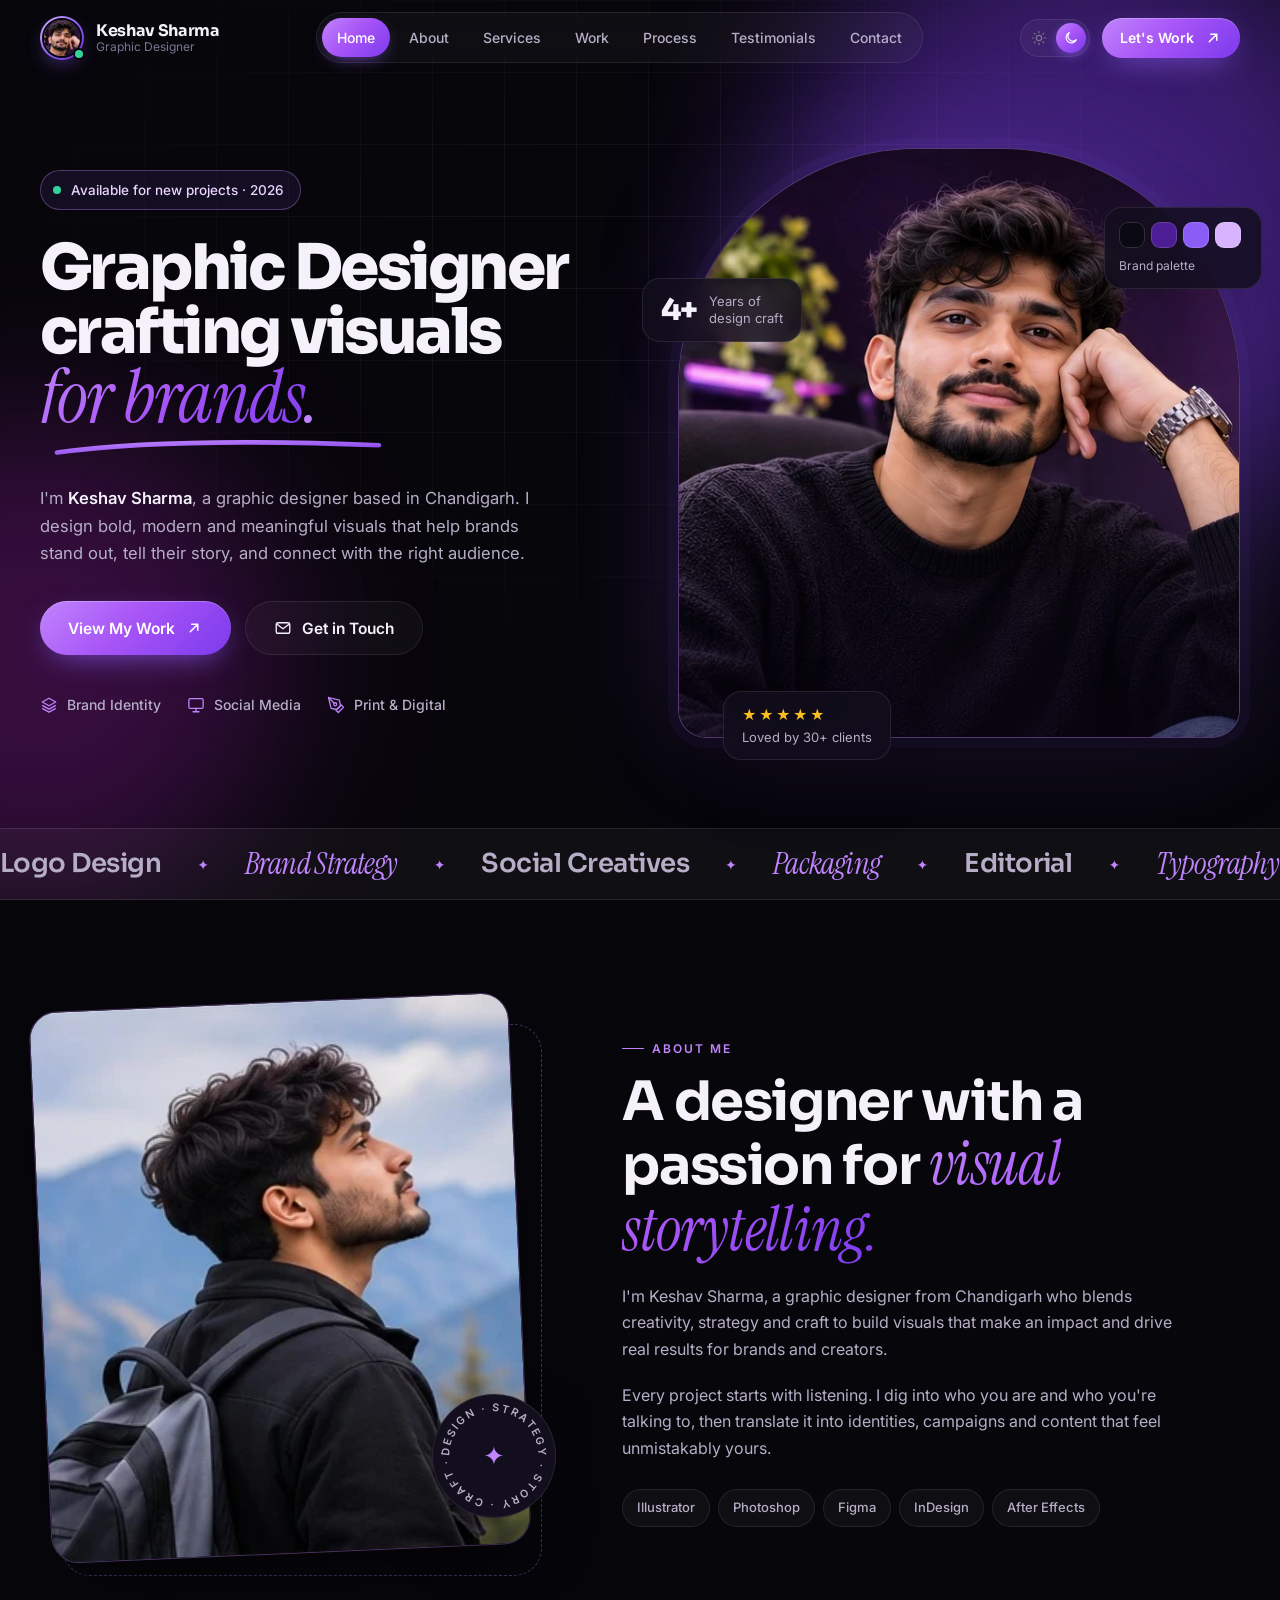
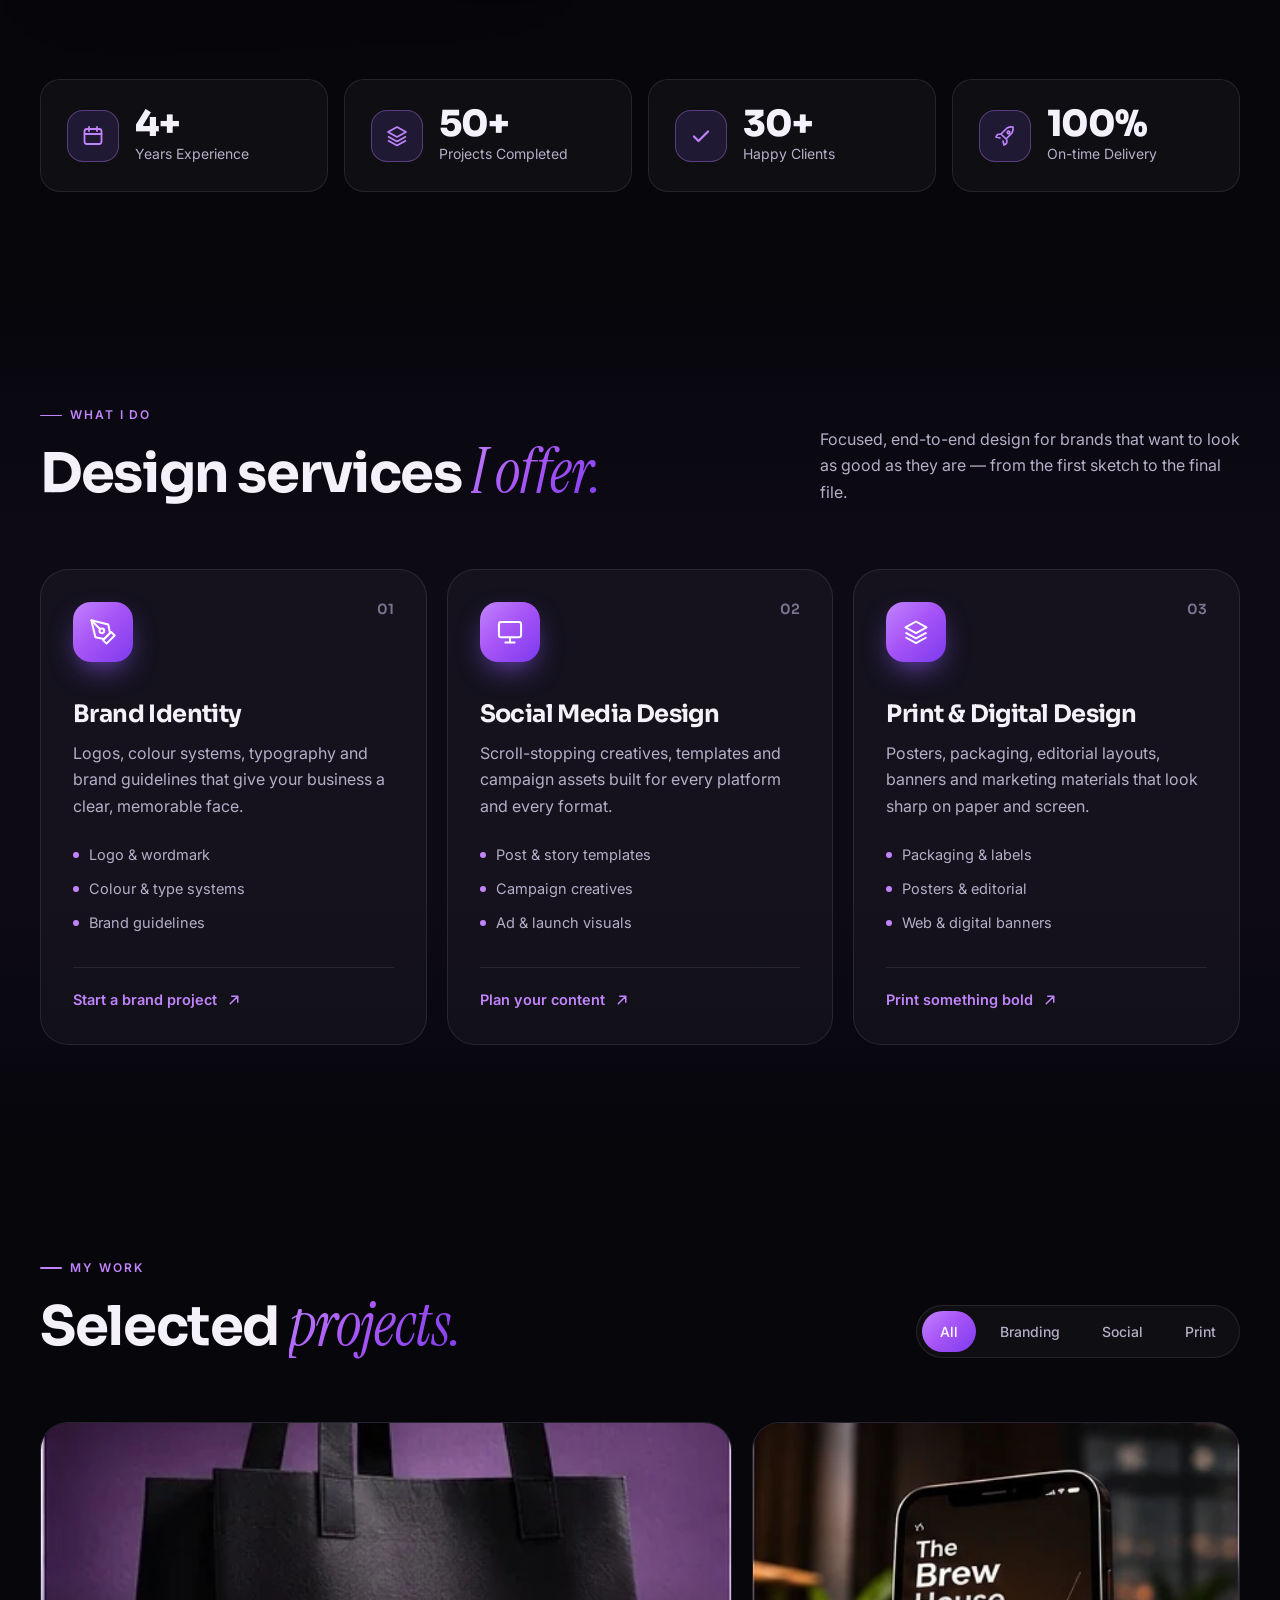
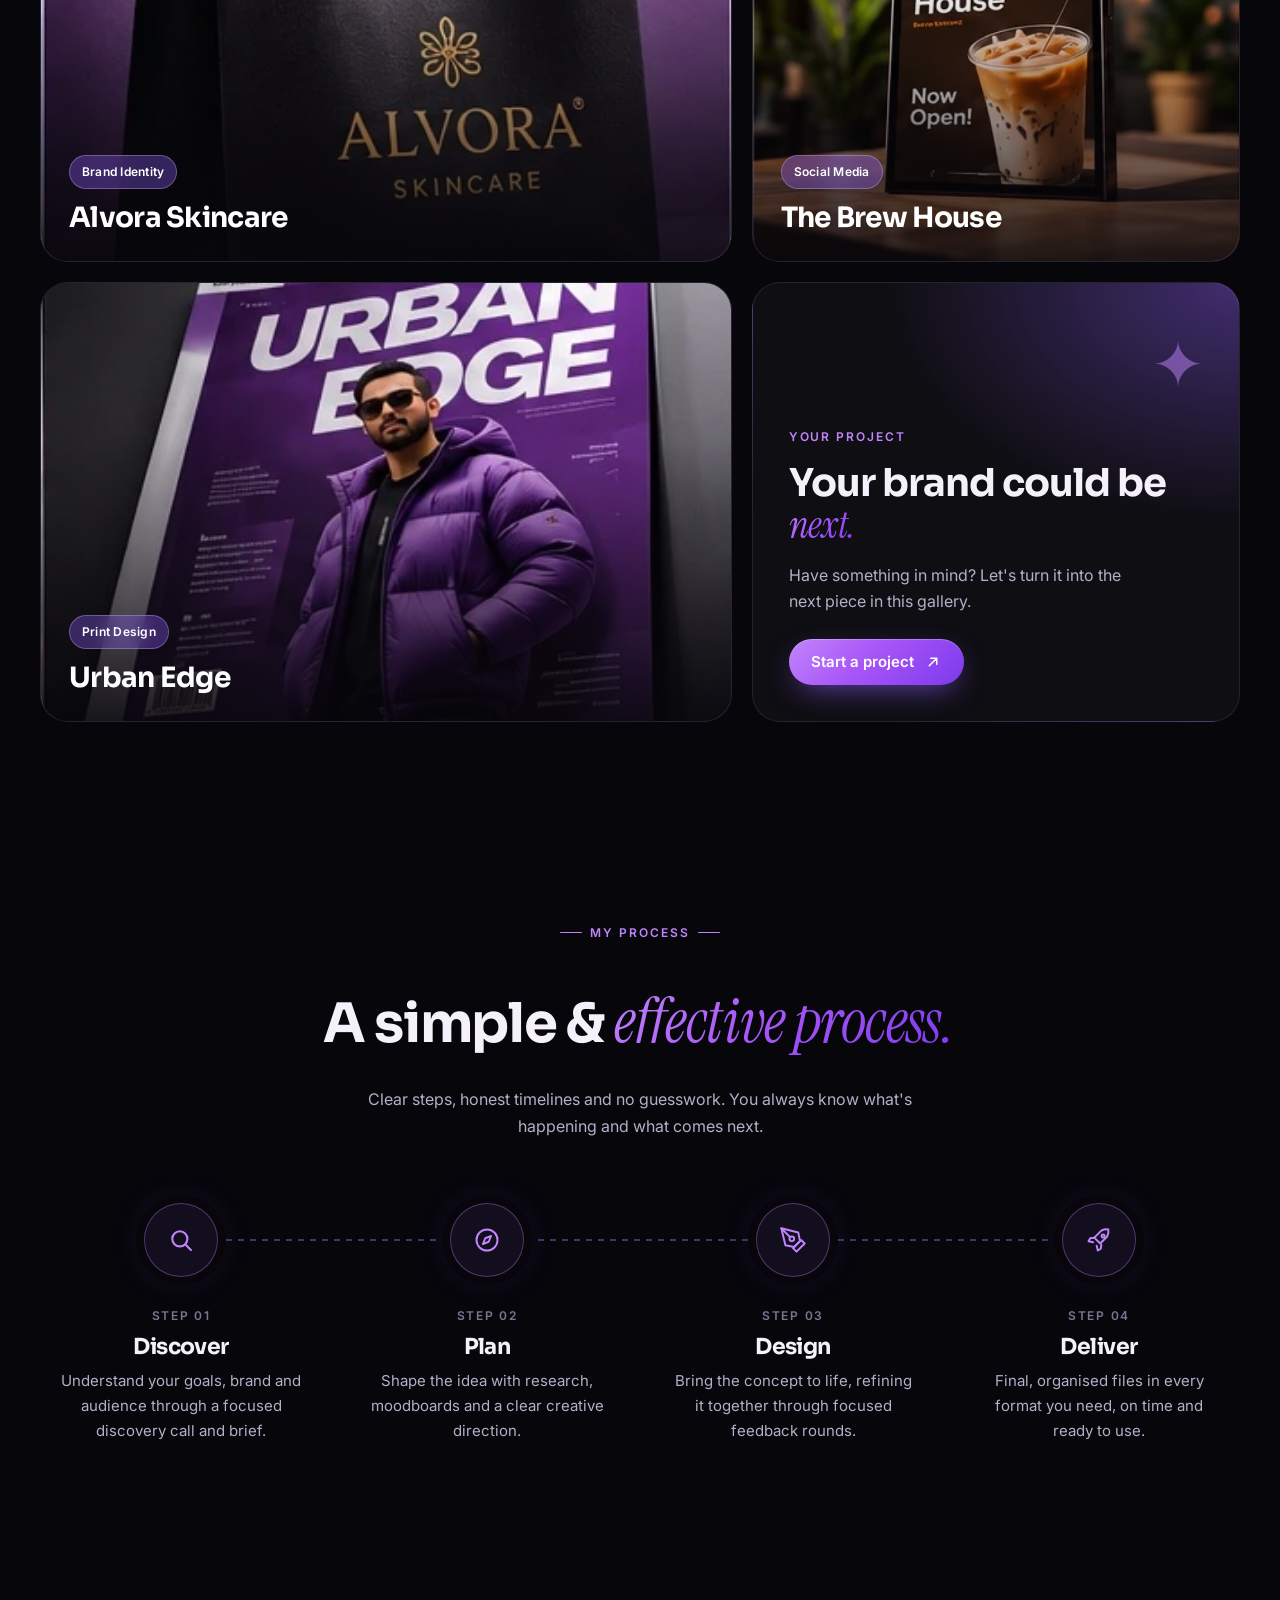
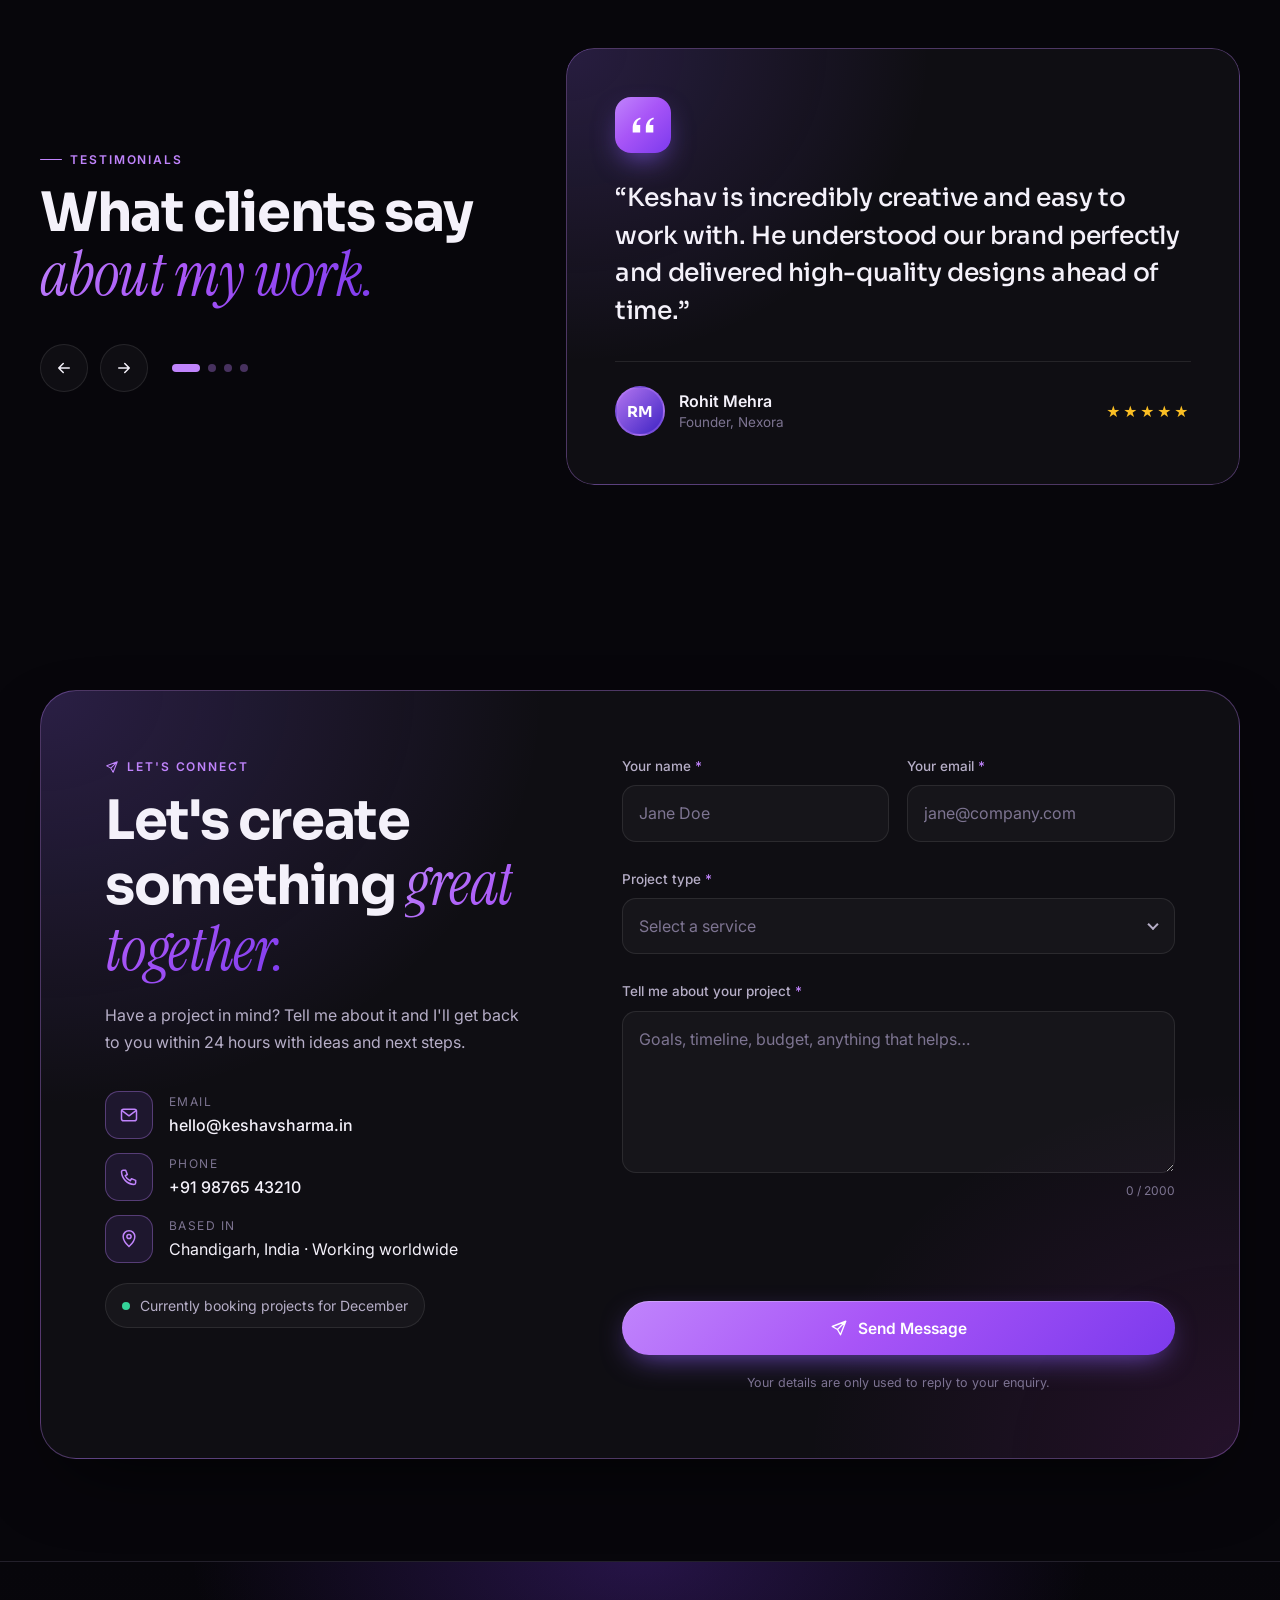
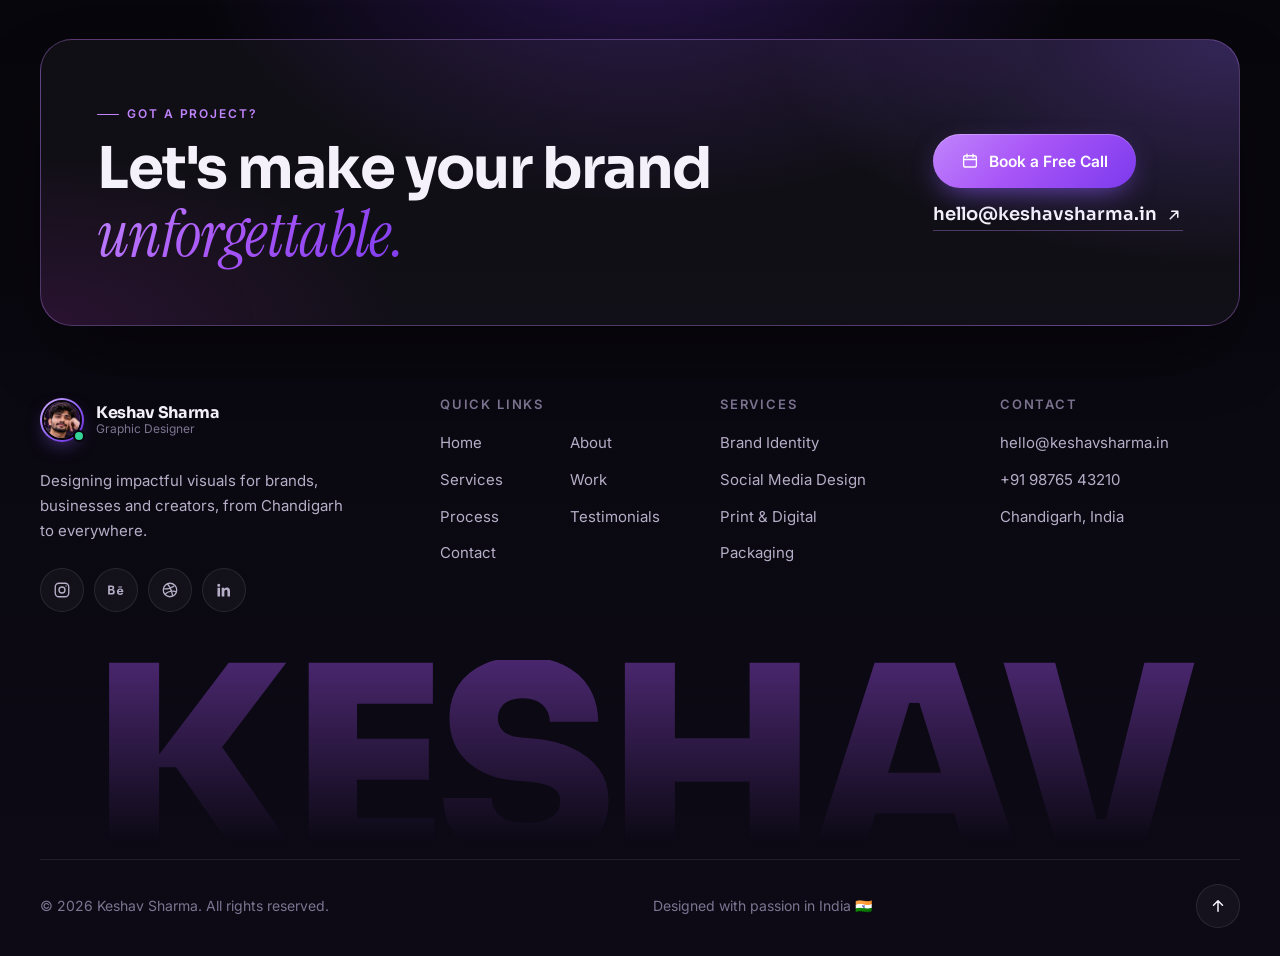
==== commit b1e9366f: "Header brand: replace KS monogram with photo avatar Round avatar with violet gradient ring and a pul" ====
--- a/index.html
+++ b/index.html
@@ -53,7 +53,7 @@
   <link rel="preconnect" href="https://fonts.gstatic.com" crossorigin>
   <link href="https://fonts.googleapis.com/css2?family=Inter:wght@400;500;600&family=Instrument+Serif:ital@1&family=Sora:wght@500;600;700;800&display=swap" rel="stylesheet">
   <link rel="preload" as="image" href="assets/img/hero.webp" fetchpriority="high">
-  <link rel="stylesheet" href="css/style.css?v=4e229242">
+  <link rel="stylesheet" href="css/style.css?v=404d1589">
 
   <!-- Structured data -->
   <script type="application/ld+json">
@@ -158,7 +158,7 @@
   <header class="header" id="header">
     <div class="container header__inner">
       <a href="#home" class="brand" aria-label="Keshav Sharma — home">
-        <span class="brand__mark" aria-hidden="true">KS</span>
+        <span class="brand__avatar" aria-hidden="true"><img src="assets/img/avatar.webp" width="88" height="88" alt="" decoding="async"></span>
         <span class="brand__text"><strong>Keshav Sharma</strong><small>Graphic Designer</small></span>
       </a>
 
@@ -580,7 +580,7 @@
       <div class="footer__grid">
         <div class="footer__brand">
           <a href="#home" class="brand" aria-label="Keshav Sharma — back to top">
-            <span class="brand__mark" aria-hidden="true">KS</span>
+            <span class="brand__avatar" aria-hidden="true"><img src="assets/img/avatar.webp" width="88" height="88" alt="" decoding="async"></span>
             <span class="brand__text"><strong>Keshav Sharma</strong><small>Graphic Designer</small></span>
           </a>
           <p>Designing impactful visuals for brands, businesses and creators, from Chandigarh to everywhere.</p>
--- a/css/style.css
+++ b/css/style.css
@@ -191,28 +191,23 @@
 .header__inner { display: flex; align-items: center; justify-content: space-between; gap: 20px; }
 
 .brand { display: inline-flex; align-items: center; gap: 12px; }
-/* Monogram: italic serif "KS" on a dark tile with a hairline gradient outline */
-.brand__mark {
-  position: relative;
-  width: 42px; height: 42px; border-radius: 13px;
-  display: grid; place-items: center;
-  padding: 0 0 2px 1px;
-  font: italic 400 23px/1 var(--font-serif); letter-spacing: -.03em;
-  color: var(--accent-ink);
-  border: 1.5px solid transparent;
-  background:
-    radial-gradient(120% 120% at 0% 0%, color-mix(in srgb, var(--violet-600) 26%, transparent), transparent 60%) padding-box,
-    linear-gradient(var(--surface-solid), var(--surface-solid)) padding-box,
-    linear-gradient(135deg, #d8b4fe, #8b5cf6 55%, rgba(124, 58, 237, .25)) border-box;
-  box-shadow: 0 10px 26px -14px rgba(139, 92, 246, .9);
-  transition: transform .5s var(--ease), box-shadow .5s var(--ease);
-}
-.brand__mark::after {
-  content: ""; position: absolute; right: 5px; bottom: 5px;
-  width: 4px; height: 4px; border-radius: 50%;
-  background: var(--violet-400); box-shadow: 0 0 8px var(--violet-400);
-}
-.brand:hover .brand__mark { transform: rotate(-6deg); box-shadow: 0 14px 30px -12px rgba(139, 92, 246, 1); }
+/* Avatar: round photo with a violet gradient ring and an "available" dot */
+.brand__avatar {
+  position: relative; flex: none;
+  width: 44px; height: 44px; border-radius: 50%;
+  padding: 2px;
+  background: linear-gradient(135deg, #d8b4fe, #8b5cf6 55%, #6d28d9);
+  box-shadow: 0 8px 22px -10px rgba(139, 92, 246, .9);
+  transition: transform .5s var(--ease);
+}
+.brand__avatar img { width: 100%; height: 100%; border-radius: 50%; object-fit: cover; border: 2px solid var(--bg); display: block; }
+.brand__avatar::after {
+  content: ""; position: absolute; right: -1px; bottom: 0;
+  width: 12px; height: 12px; border-radius: 50%;
+  background: #34d399; border: 2px solid var(--bg);
+  box-shadow: 0 0 0 0 rgba(52, 211, 153, .6); animation: pulse 2.4s infinite;
+}
+.brand:hover .brand__avatar { transform: scale(1.05); }
 .brand__text { display: flex; flex-direction: column; line-height: 1.2; }
 .brand__text strong { font: 700 16px/1.2 var(--font-head); letter-spacing: -.02em; }
 .brand__text small { font-size: 12px; color: var(--text-3); }
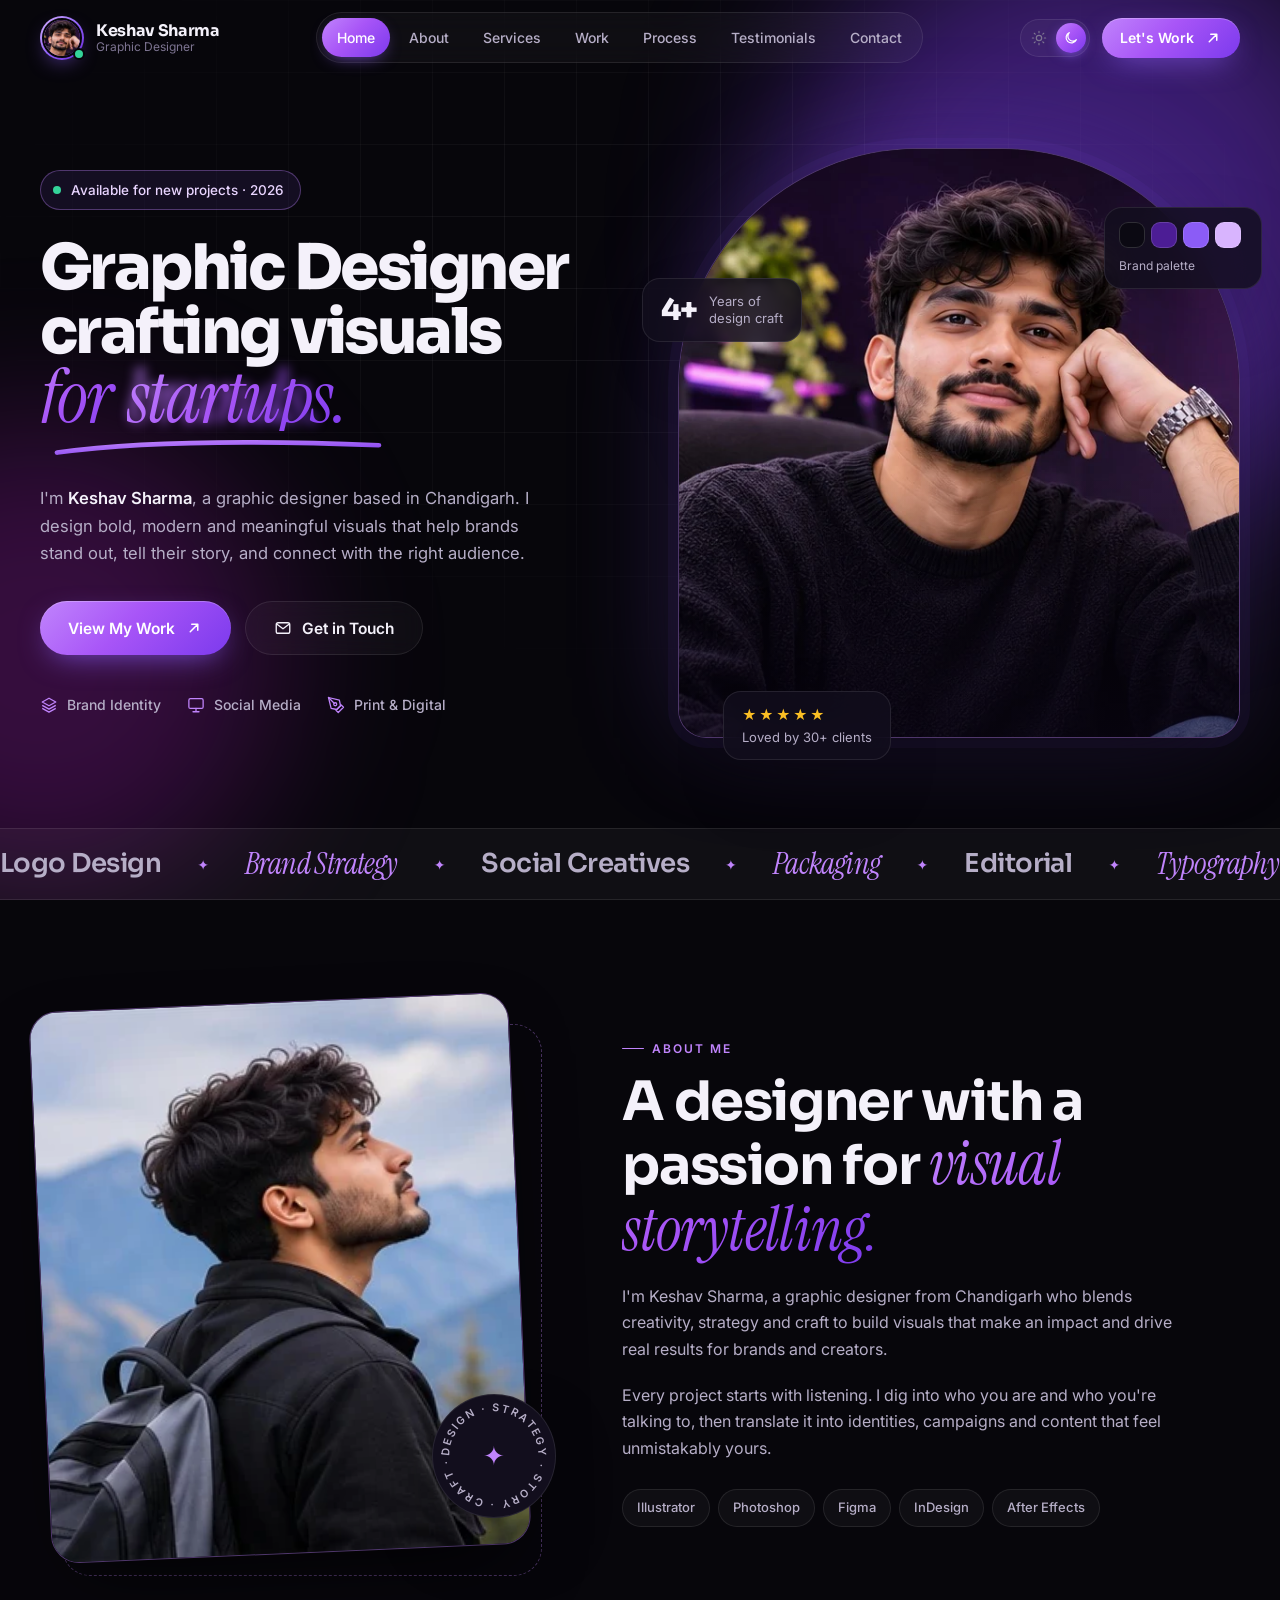
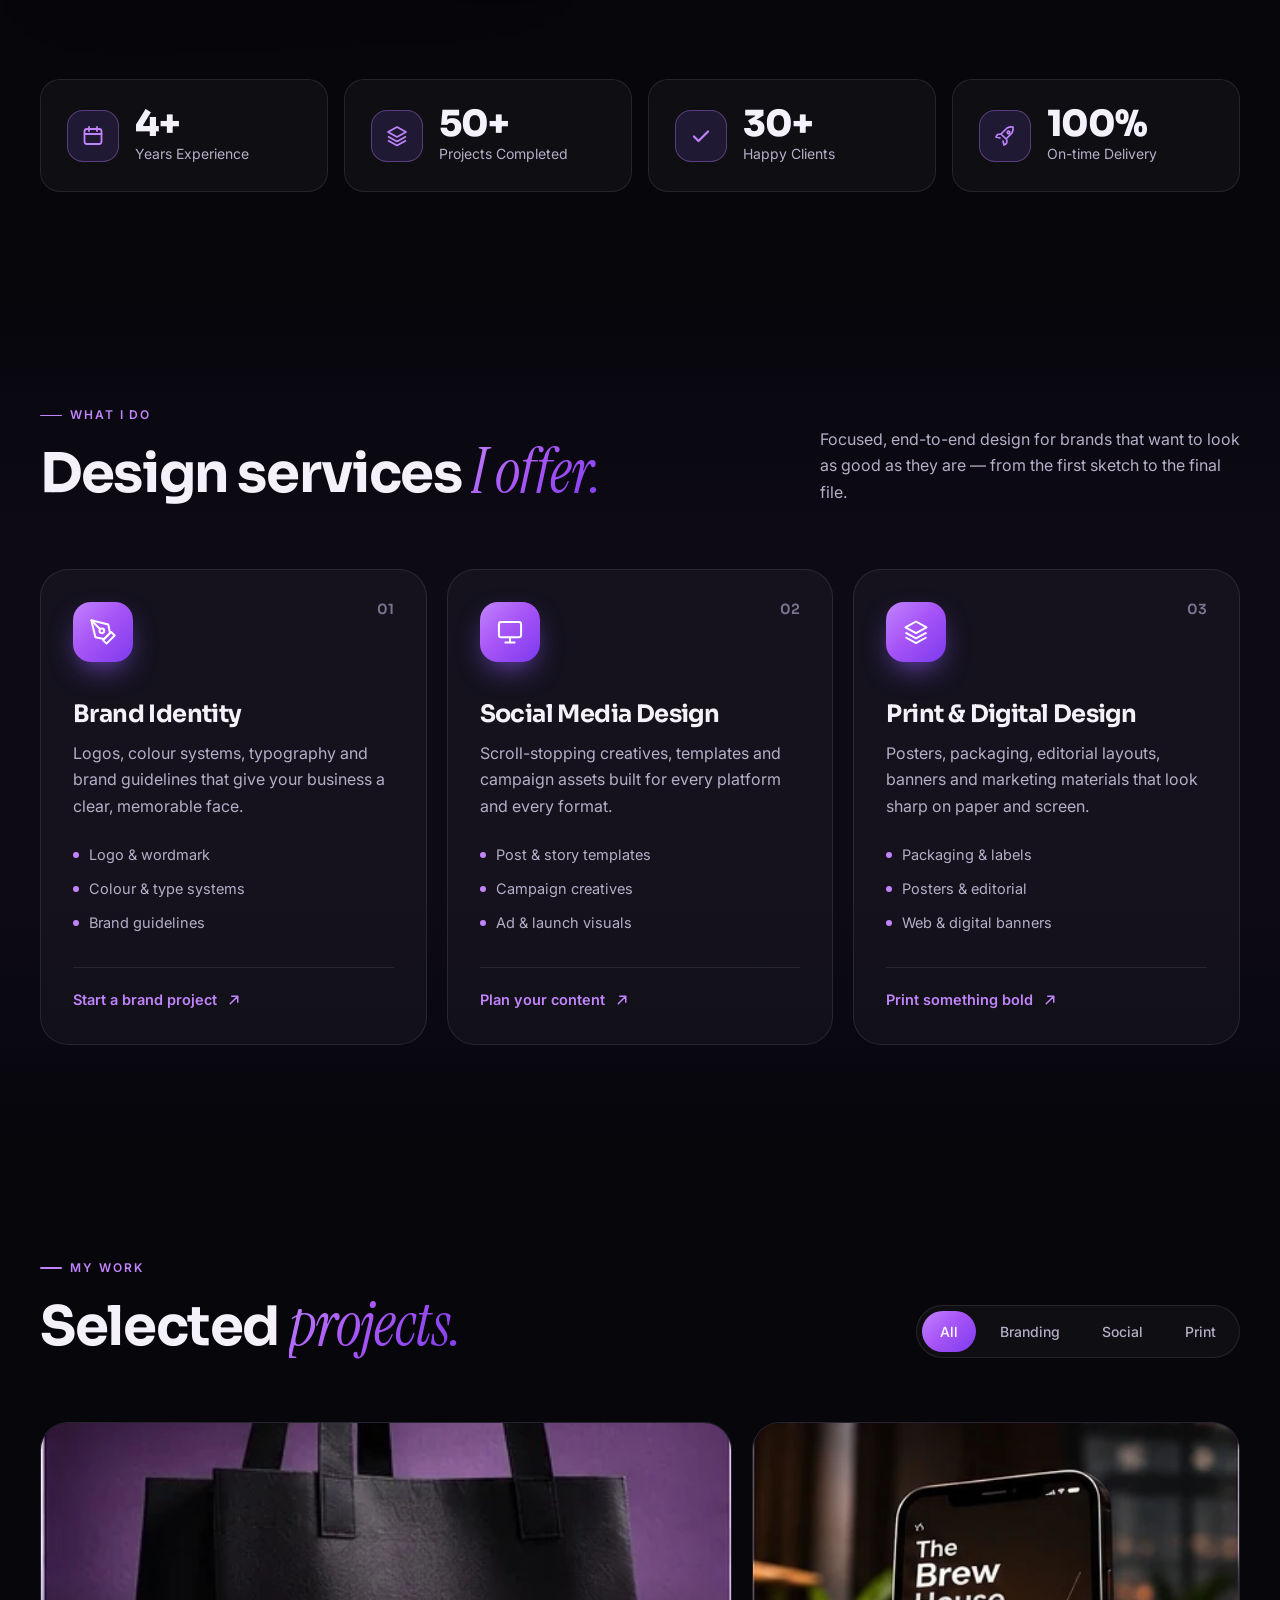
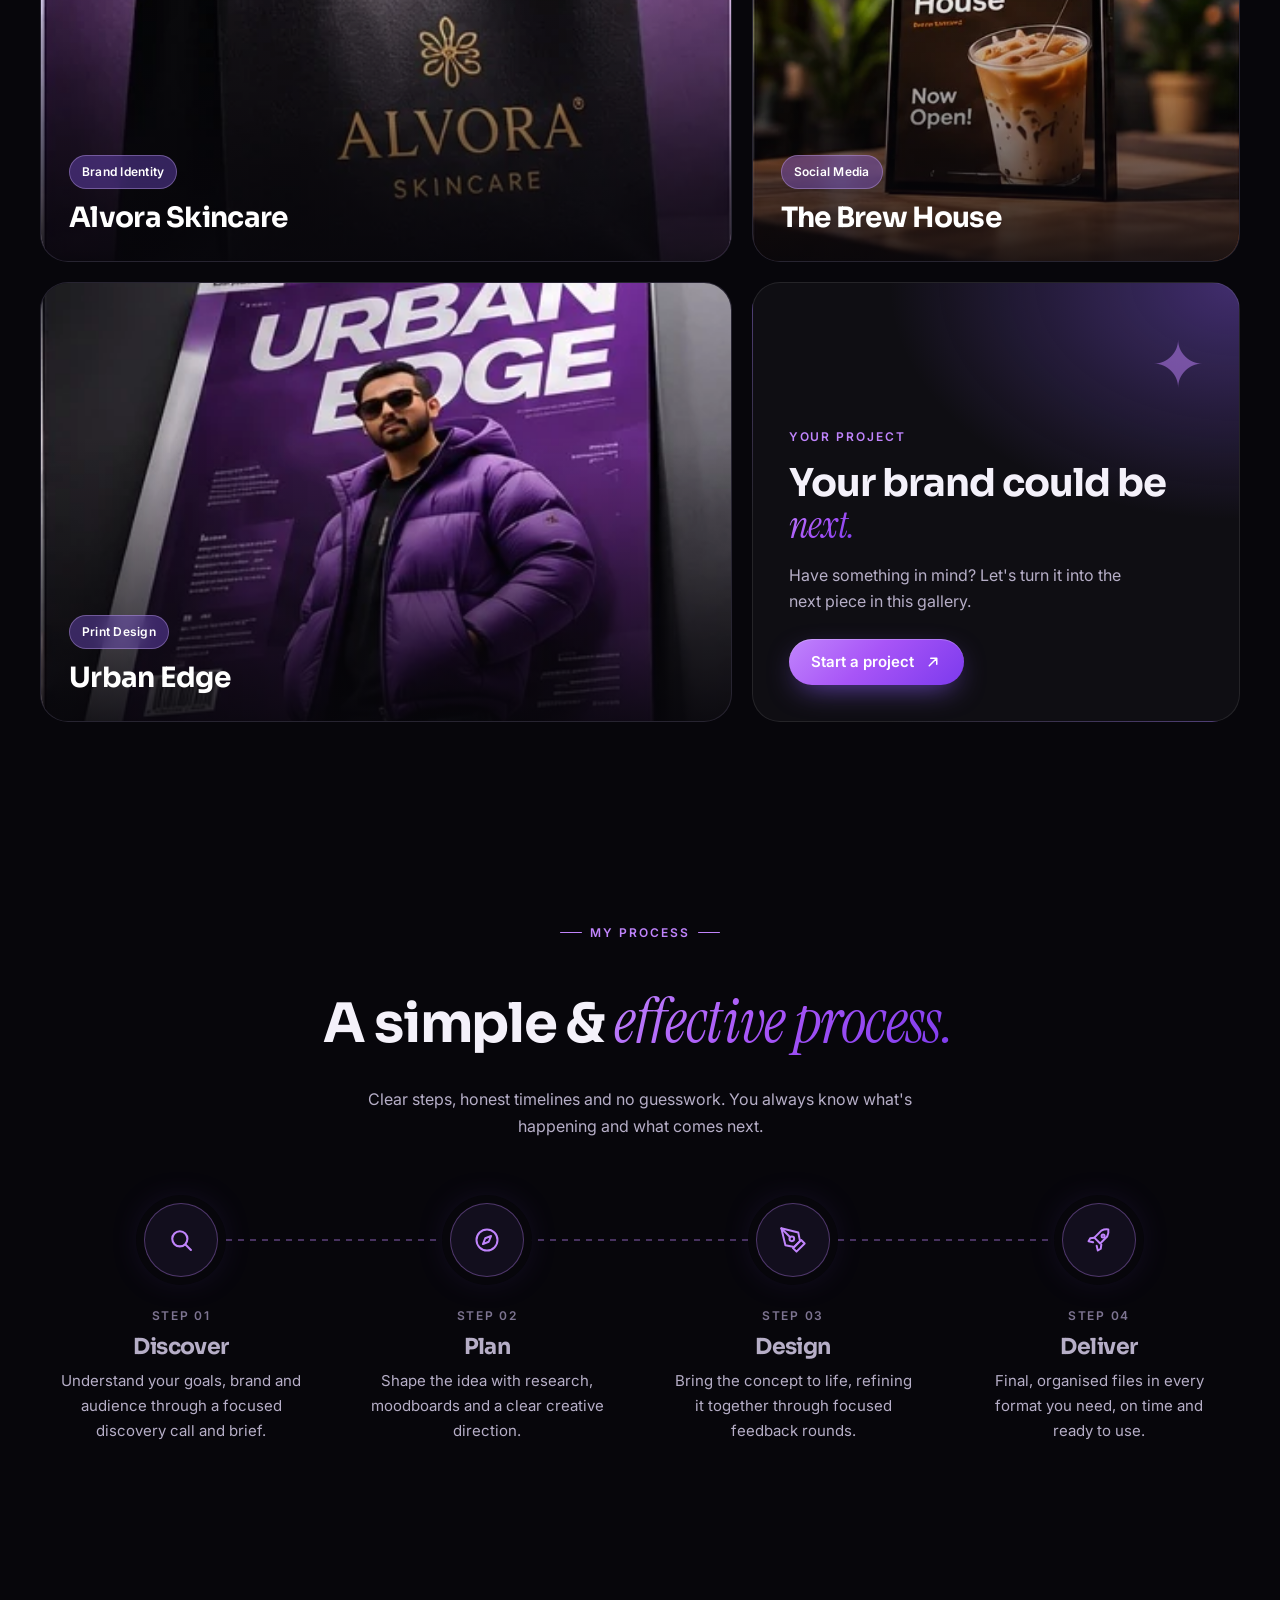
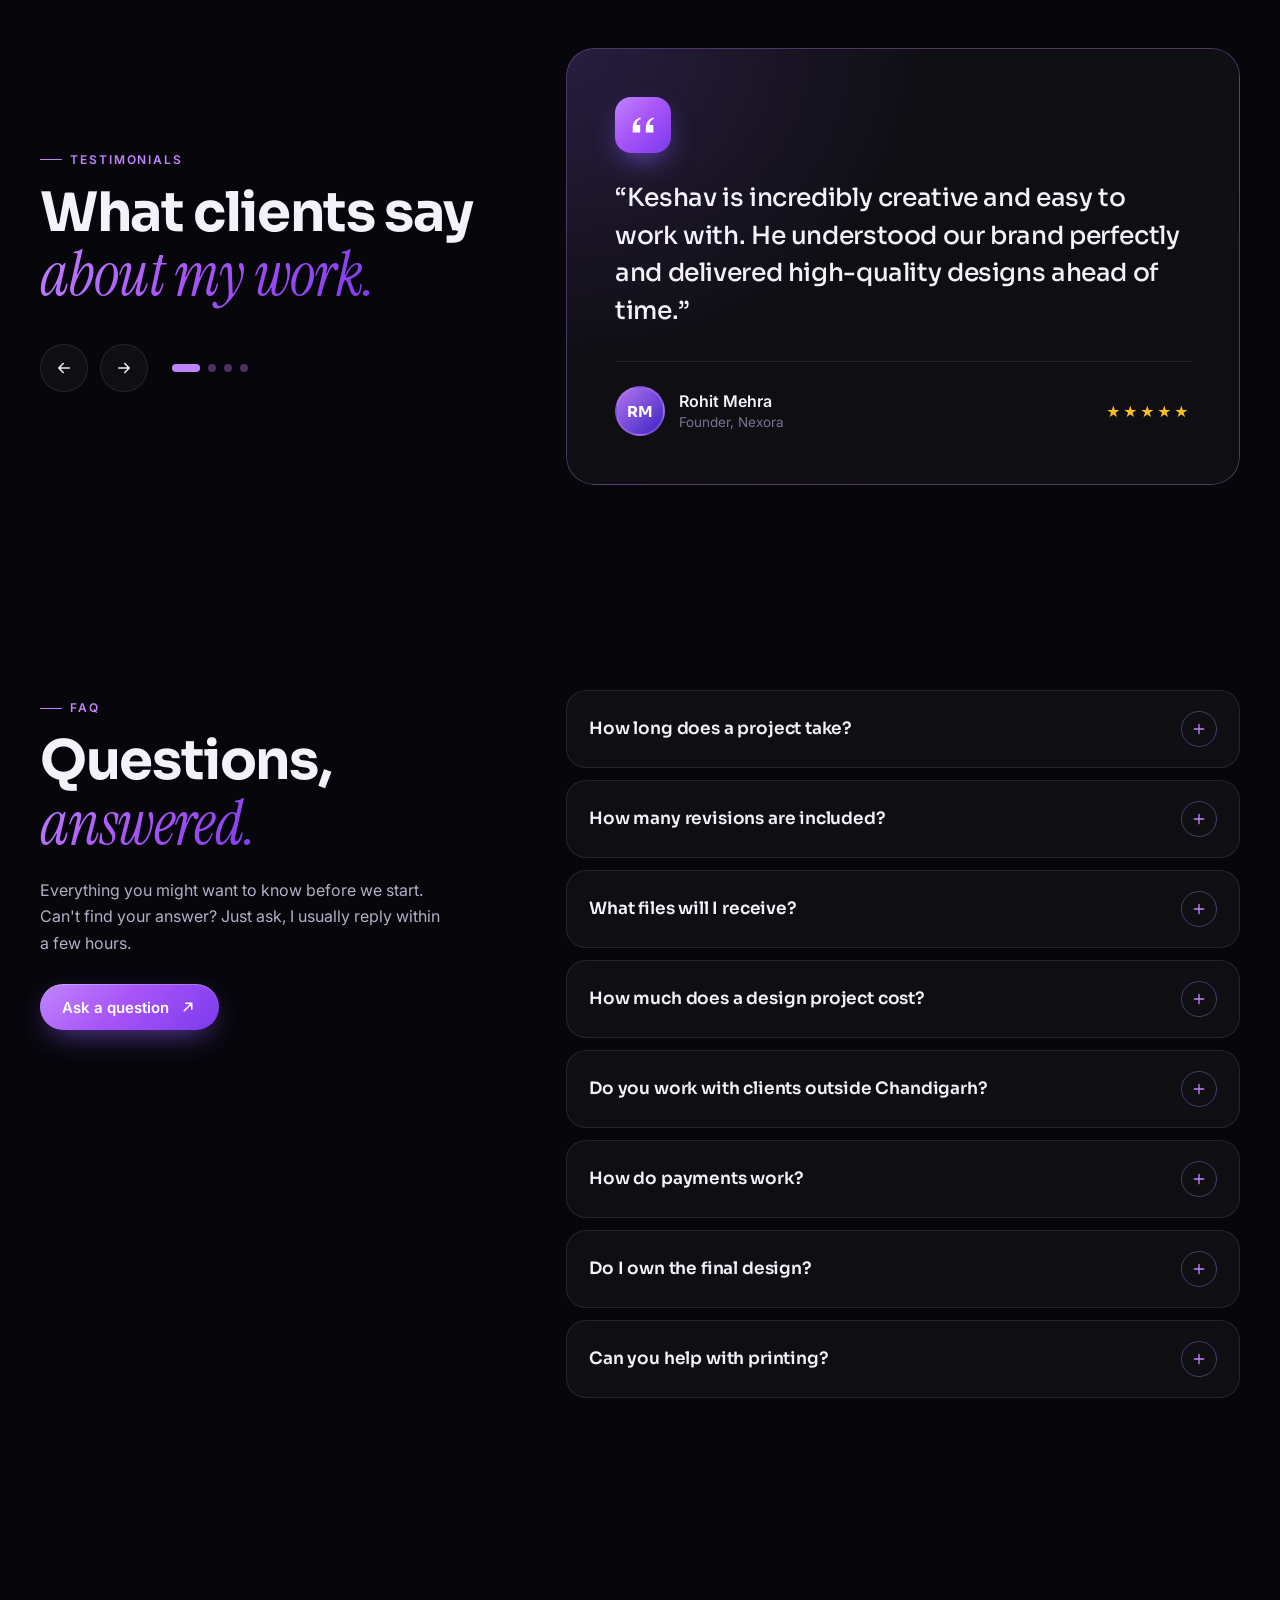
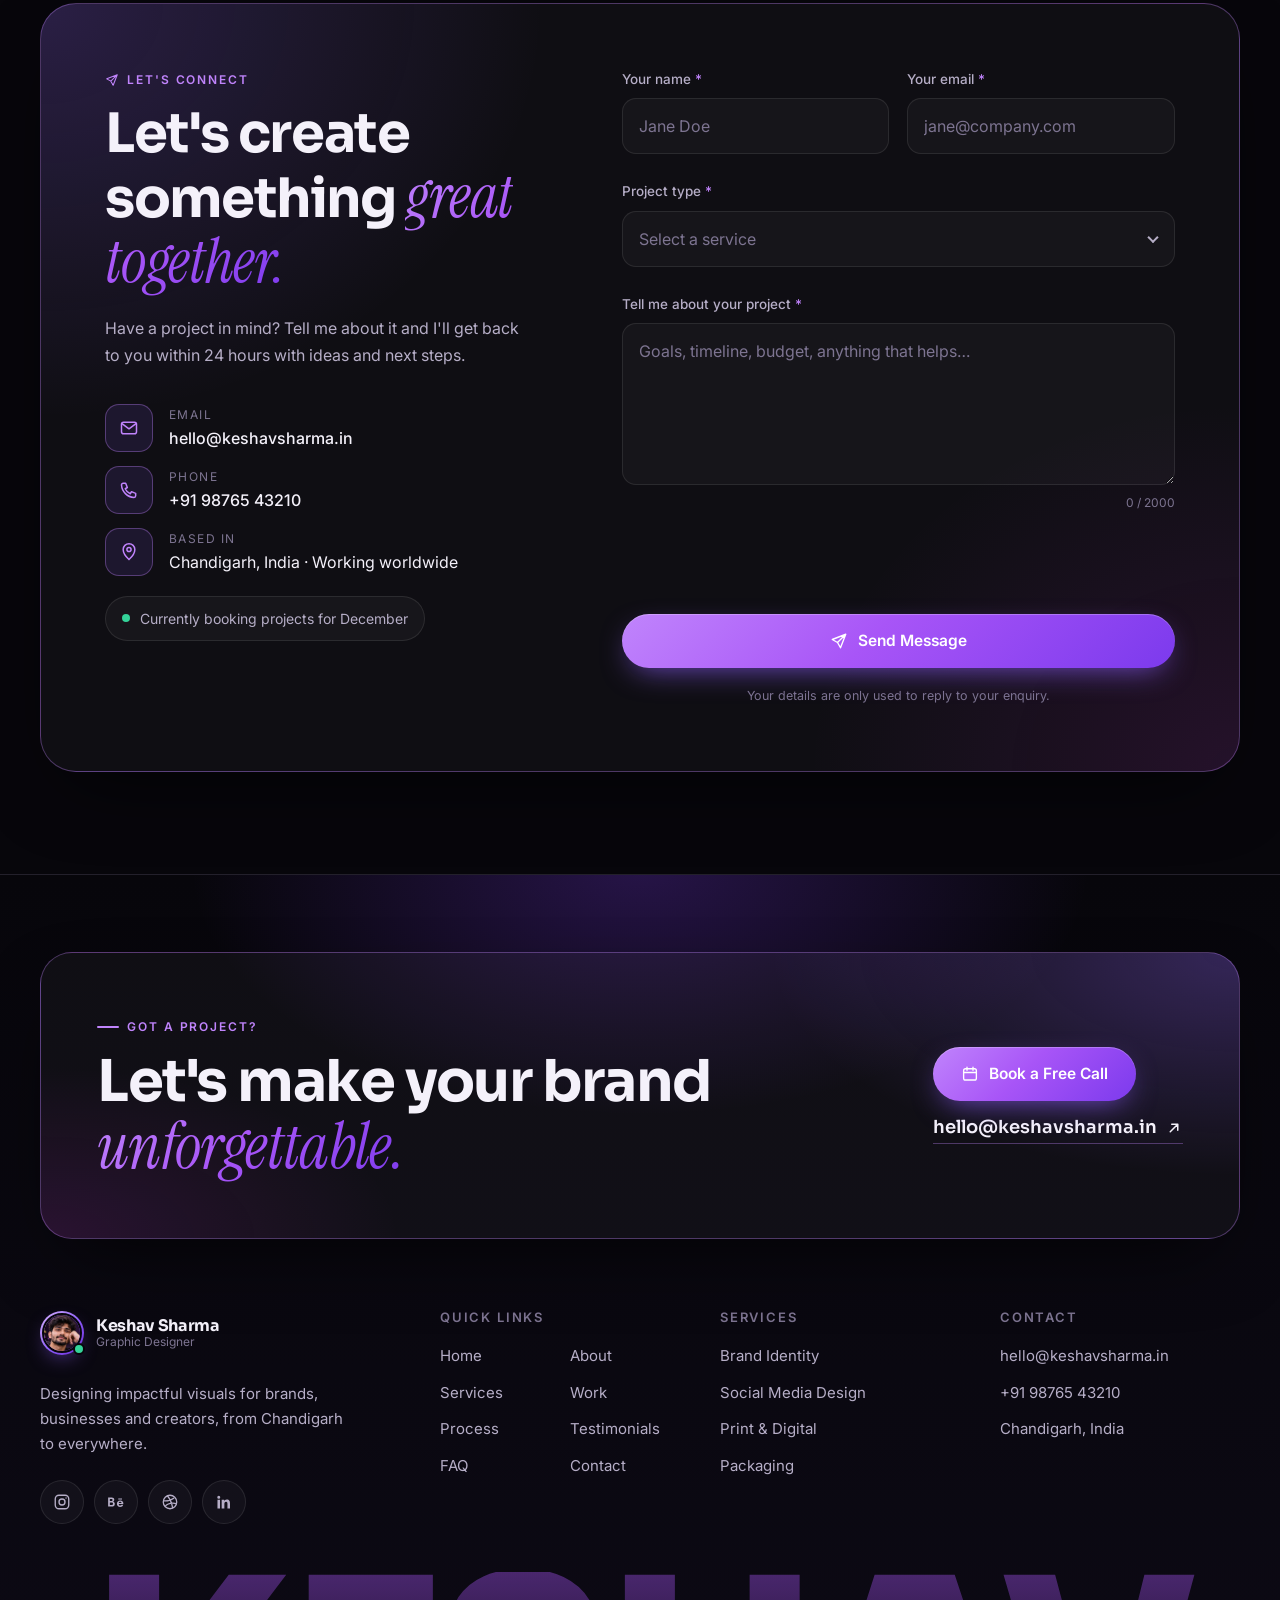
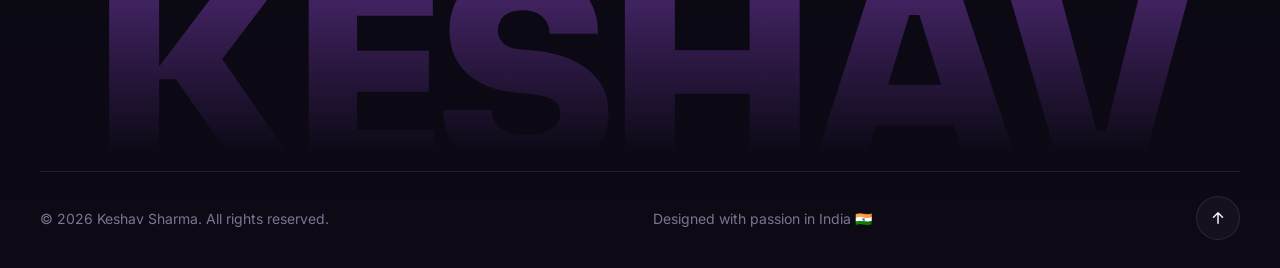
==== commit 88519ad4: "UI/UX upgrade: scroll progress, rotating headline, project viewer, FAQ and more - Scroll progress li" ====
--- a/index.html
+++ b/index.html
@@ -53,7 +53,7 @@
   <link rel="preconnect" href="https://fonts.gstatic.com" crossorigin>
   <link href="https://fonts.googleapis.com/css2?family=Inter:wght@400;500;600&family=Instrument+Serif:ital@1&family=Sora:wght@500;600;700;800&display=swap" rel="stylesheet">
   <link rel="preload" as="image" href="assets/img/hero.webp" fetchpriority="high">
-  <link rel="stylesheet" href="css/style.css?v=404d1589">
+  <link rel="stylesheet" href="css/style.css?v=0b135bf0">
 
   <!-- Structured data -->
   <script type="application/ld+json">
@@ -118,9 +118,14 @@
     ]
   }
   </script>
+  <script type="application/ld+json">
+  {"@context": "https://schema.org", "@type": "FAQPage", "mainEntity": [{"@type": "Question", "name": "How long does a project take?", "acceptedAnswer": {"@type": "Answer", "text": "It depends on the scope. A logo usually takes 5–7 working days, a full brand identity 2–3 weeks, and a social media pack 3–5 days. You'll get a clear timeline before we start."}}, {"@type": "Question", "name": "How many revisions are included?", "acceptedAnswer": {"@type": "Answer", "text": "Every project includes 2–3 rounds of revisions, so there's room to refine the design until it feels right. Extra rounds are available if needed."}}, {"@type": "Question", "name": "What files will I receive?", "acceptedAnswer": {"@type": "Answer", "text": "You get everything you need: AI, SVG, PDF, PNG and JPG files, organised and named clearly. Brand projects also include a brand guidelines PDF, and print work comes print-ready with bleed."}}, {"@type": "Question", "name": "How much does a design project cost?", "acceptedAnswer": {"@type": "Answer", "text": "Pricing depends on what you need. Share a short brief and I'll send a fixed quote within 24 hours, with no hidden costs or surprises later."}}, {"@type": "Question", "name": "Do you work with clients outside Chandigarh?", "acceptedAnswer": {"@type": "Answer", "text": "Yes. I work remotely with clients across India and abroad, collaborating over WhatsApp, Google Meet and email."}}, {"@type": "Question", "name": "How do payments work?", "acceptedAnswer": {"@type": "Answer", "text": "Usually 50% upfront to book the project and 50% before the final files are delivered. UPI and bank transfer are accepted, and PayPal for international clients."}}, {"@type": "Question", "name": "Do I own the final design?", "acceptedAnswer": {"@type": "Answer", "text": "Yes. Once the final payment is made, you get full ownership and usage rights for the approved design."}}, {"@type": "Question", "name": "Can you help with printing?", "acceptedAnswer": {"@type": "Answer", "text": "I prepare print-ready files to the printer's specs and can coordinate with trusted local printers for cards, packaging, banners and more."}}]}
+  </script>
 </head>
 <body>
   <a class="skip-link" href="#main">Skip to content</a>
+  <div class="scroll-progress" aria-hidden="true"><span id="scrollProgress"></span></div>
+  <div class="cursor is-out" id="cursor" aria-hidden="true"><span class="cursor__ring"><span class="cursor__label">View</span></span><span class="cursor__dot"></span></div>
 
   <!-- ============ SVG sprite ============ -->
   <svg width="0" height="0" style="position:absolute" aria-hidden="true">
@@ -151,6 +156,9 @@
     <symbol id="i-instagram" viewBox="0 0 24 24"><g fill="none" stroke="currentColor" stroke-width="1.8"><rect x="3" y="3" width="18" height="18" rx="5"/><circle cx="12" cy="12" r="4"/><circle cx="17.4" cy="6.6" r=".9" fill="currentColor" stroke="none"/></g></symbol>
     <symbol id="i-behance" viewBox="0 0 24 24"><path fill="currentColor" d="M8.2 11.4c.9-.4 1.5-1.2 1.5-2.4C9.7 7 8.3 6 6.3 6H1.5v12h5c2.2 0 3.9-1.1 3.9-3.4 0-1.5-.8-2.7-2.2-3.2ZM3.8 8h2.1c.9 0 1.5.4 1.5 1.3 0 1-.7 1.3-1.6 1.3h-2V8Zm2.4 8H3.8v-3.4h2.4c1.1 0 1.8.5 1.8 1.7S7.2 16 6.2 16ZM15 7.3h5v1.3h-5V7.3Zm2.6 2.6c-2.7 0-4.4 1.9-4.4 4.3 0 2.6 1.6 4.3 4.4 4.3 2.1 0 3.4-.9 4-2.9h-2.1c-.2.7-1 1.1-1.8 1.1-1.3 0-2-.8-2-2.1h6.1c.2-2.7-1.3-4.7-4.2-4.7Zm-1.9 3.4c.1-1.1.8-1.8 1.8-1.8 1.1 0 1.7.7 1.8 1.8h-3.6Z"/></symbol>
     <symbol id="i-dribbble" viewBox="0 0 24 24"><g fill="none" stroke="currentColor" stroke-width="1.7"><circle cx="12" cy="12" r="9"/><path d="M8.5 3.7C12 8 14.5 13.5 15.6 20.2M3.1 10.5c4.8.4 10.3-.6 14.4-3.9M5.2 18.1c3.5-4.2 8.6-5.4 15.7-4"/></g></symbol>
+    <symbol id="i-whatsapp" viewBox="0 0 24 24"><path fill="currentColor" d="M12 2.2a9.8 9.8 0 0 0-8.4 14.9L2.3 21.8l4.8-1.3A9.8 9.8 0 1 0 12 2.2Zm0 17.8a8 8 0 0 1-4.1-1.1l-.3-.2-2.9.8.8-2.8-.2-.3A8 8 0 1 1 12 20Zm4.4-6c-.2-.1-1.4-.7-1.7-.8-.2-.1-.4-.1-.5.1l-.8.9c-.1.2-.3.2-.5.1a6.6 6.6 0 0 1-3.3-2.9c-.2-.4.2-.4.7-1.3.1-.2 0-.3 0-.4l-.8-1.8c-.2-.5-.4-.4-.5-.4h-.5a.9.9 0 0 0-.6.3 2.7 2.7 0 0 0-.8 2c0 1.2.9 2.3 1 2.5.1.2 1.7 2.6 4.1 3.6 1.5.7 2.1.7 2.9.6.5-.1 1.4-.6 1.6-1.2.2-.6.2-1 .1-1.2l-.4-.2Z"/></symbol>
+    <symbol id="i-close" viewBox="0 0 24 24"><path d="M6 6l12 12M18 6 6 18" fill="none" stroke="currentColor" stroke-width="2" stroke-linecap="round"/></symbol>
+    <symbol id="i-plus" viewBox="0 0 24 24"><path d="M12 5v14M5 12h14" fill="none" stroke="currentColor" stroke-width="2" stroke-linecap="round"/></symbol>
     <symbol id="i-linkedin" viewBox="0 0 24 24"><path fill="currentColor" d="M5 3.5a2 2 0 1 1 0 4 2 2 0 0 1 0-4ZM3.3 9h3.4v11.5H3.3V9Zm5.6 0h3.3v1.6c.5-.9 1.7-1.9 3.5-1.9 3.6 0 4.3 2.4 4.3 5.4v6.4h-3.4v-5.7c0-1.4 0-3.1-1.9-3.1s-2.2 1.5-2.2 3v5.8H8.9V9Z"/></symbol>
   </svg>
 
@@ -198,7 +206,8 @@
         <li><a href="#work"><span>04</span>Work</a></li>
         <li><a href="#process"><span>05</span>Process</a></li>
         <li><a href="#testimonials"><span>06</span>Testimonials</a></li>
-        <li><a href="#contact"><span>07</span>Contact</a></li>
+        <li><a href="#faq"><span>07</span>FAQ</a></li>
+        <li><a href="#contact"><span>08</span>Contact</a></li>
       </ul>
     </nav>
     <div class="mobile-menu__foot">
@@ -219,7 +228,7 @@
           <h1 class="hero__title reveal" data-delay="1">
             <span class="nowrap">Graphic Designer</span><br>
             crafting visuals<br>
-            <span class="accent-serif">for brands<span class="hero__dot">.</span></span>
+            <span class="hero__for"><span class="accent-serif">for</span> <span class="rotator" id="rotator" aria-hidden="true"><span class="rotator__word is-active">brands.</span><span class="rotator__word">startups.</span><span class="rotator__word">creators.</span><span class="rotator__word">cafés.</span></span><span class="sr-only">brands, startups, creators and cafés.</span></span>
             <svg class="swash" viewBox="0 0 300 24" preserveAspectRatio="none" aria-hidden="true"><path d="M4 17C70 6 170 3 296 9" fill="none" stroke="url(#g-brand)" stroke-width="5" stroke-linecap="round"/></svg>
           </h1>
           <p class="hero__lead reveal" data-delay="2">I'm <strong>Keshav Sharma</strong>, a graphic designer based in Chandigarh. I design bold, modern and meaningful visuals that help brands stand out, tell their story, and connect with the right audience.</p>
@@ -378,7 +387,7 @@
         </div>
 
         <div class="work__grid">
-          <article class="project project--wide reveal" data-cat="brand">
+          <article class="project project--wide reveal" data-cat="brand" data-project="alvora" tabindex="0" role="button" aria-haspopup="dialog" aria-label="Open project: Alvora Skincare">
             <div class="project__media"><img src="assets/img/work-alvora.webp" width="384" height="351" alt="Alvora Skincare tote bag with gold logo" loading="lazy" decoding="async"></div>
             <div class="project__info">
               <span class="tag">Brand Identity</span>
@@ -387,7 +396,7 @@
             </div>
             <span class="project__arrow" aria-hidden="true"><svg class="icon"><use href="#i-arrow"/></svg></span>
           </article>
-          <article class="project reveal" data-delay="1" data-cat="social">
+          <article class="project reveal" data-delay="1" data-cat="social" data-project="brew" tabindex="0" role="button" aria-haspopup="dialog" aria-label="Open project: The Brew House">
             <div class="project__media"><img src="assets/img/work-brew.webp" width="384" height="351" alt="The Brew House launch post on a phone" loading="lazy" decoding="async"></div>
             <div class="project__info">
               <span class="tag">Social Media</span>
@@ -396,7 +405,7 @@
             </div>
             <span class="project__arrow" aria-hidden="true"><svg class="icon"><use href="#i-arrow"/></svg></span>
           </article>
-          <article class="project reveal" data-cat="print">
+          <article class="project reveal" data-cat="print" data-project="urban" tabindex="0" role="button" aria-haspopup="dialog" aria-label="Open project: Urban Edge">
             <div class="project__media"><img src="assets/img/work-urban.webp" width="384" height="351" alt="Urban Edge magazine cover" loading="lazy" decoding="async"></div>
             <div class="project__info">
               <span class="tag">Print Design</span>
@@ -492,6 +501,54 @@
       </div>
     </section>
 
+    <!-- ============ FAQ ============ -->
+    <section class="section faq" id="faq">
+      <div class="container faq__grid">
+        <div class="faq__intro">
+          <p class="eyebrow reveal">FAQ</p>
+          <h2 class="section-title reveal">Questions, <span class="accent-serif">answered.</span></h2>
+          <p class="reveal">Everything you might want to know before we start. Can't find your answer? Just ask, I usually reply within a few hours.</p>
+          <div class="faq__cta reveal">
+            <a href="#contact" class="btn btn--primary">Ask a question <svg class="icon"><use href="#i-arrow"/></svg></a>
+          </div>
+        </div>
+        <div class="faq__list">
+            <div class="faq__item reveal">
+              <h3><button class="faq__q" type="button" aria-expanded="false" aria-controls="faq-a1" id="faq-q1"><span>How long does a project take?</span><span class="faq__icon" aria-hidden="true"><svg class="icon"><use href="#i-plus"/></svg></span></button></h3>
+              <div class="faq__a" id="faq-a1" role="region" aria-labelledby="faq-q1"><div><p>It depends on the scope. A logo usually takes 5–7 working days, a full brand identity 2–3 weeks, and a social media pack 3–5 days. You'll get a clear timeline before we start.</p></div></div>
+            </div>
+            <div class="faq__item reveal">
+              <h3><button class="faq__q" type="button" aria-expanded="false" aria-controls="faq-a2" id="faq-q2"><span>How many revisions are included?</span><span class="faq__icon" aria-hidden="true"><svg class="icon"><use href="#i-plus"/></svg></span></button></h3>
+              <div class="faq__a" id="faq-a2" role="region" aria-labelledby="faq-q2"><div><p>Every project includes 2–3 rounds of revisions, so there's room to refine the design until it feels right. Extra rounds are available if needed.</p></div></div>
+            </div>
+            <div class="faq__item reveal">
+              <h3><button class="faq__q" type="button" aria-expanded="false" aria-controls="faq-a3" id="faq-q3"><span>What files will I receive?</span><span class="faq__icon" aria-hidden="true"><svg class="icon"><use href="#i-plus"/></svg></span></button></h3>
+              <div class="faq__a" id="faq-a3" role="region" aria-labelledby="faq-q3"><div><p>You get everything you need: AI, SVG, PDF, PNG and JPG files, organised and named clearly. Brand projects also include a brand guidelines PDF, and print work comes print-ready with bleed.</p></div></div>
+            </div>
+            <div class="faq__item reveal">
+              <h3><button class="faq__q" type="button" aria-expanded="false" aria-controls="faq-a4" id="faq-q4"><span>How much does a design project cost?</span><span class="faq__icon" aria-hidden="true"><svg class="icon"><use href="#i-plus"/></svg></span></button></h3>
+              <div class="faq__a" id="faq-a4" role="region" aria-labelledby="faq-q4"><div><p>Pricing depends on what you need. Share a short brief and I'll send a fixed quote within 24 hours, with no hidden costs or surprises later.</p></div></div>
+            </div>
+            <div class="faq__item reveal">
+              <h3><button class="faq__q" type="button" aria-expanded="false" aria-controls="faq-a5" id="faq-q5"><span>Do you work with clients outside Chandigarh?</span><span class="faq__icon" aria-hidden="true"><svg class="icon"><use href="#i-plus"/></svg></span></button></h3>
+              <div class="faq__a" id="faq-a5" role="region" aria-labelledby="faq-q5"><div><p>Yes. I work remotely with clients across India and abroad, collaborating over WhatsApp, Google Meet and email.</p></div></div>
+            </div>
+            <div class="faq__item reveal">
+              <h3><button class="faq__q" type="button" aria-expanded="false" aria-controls="faq-a6" id="faq-q6"><span>How do payments work?</span><span class="faq__icon" aria-hidden="true"><svg class="icon"><use href="#i-plus"/></svg></span></button></h3>
+              <div class="faq__a" id="faq-a6" role="region" aria-labelledby="faq-q6"><div><p>Usually 50% upfront to book the project and 50% before the final files are delivered. UPI and bank transfer are accepted, and PayPal for international clients.</p></div></div>
+            </div>
+            <div class="faq__item reveal">
+              <h3><button class="faq__q" type="button" aria-expanded="false" aria-controls="faq-a7" id="faq-q7"><span>Do I own the final design?</span><span class="faq__icon" aria-hidden="true"><svg class="icon"><use href="#i-plus"/></svg></span></button></h3>
+              <div class="faq__a" id="faq-a7" role="region" aria-labelledby="faq-q7"><div><p>Yes. Once the final payment is made, you get full ownership and usage rights for the approved design.</p></div></div>
+            </div>
+            <div class="faq__item reveal">
+              <h3><button class="faq__q" type="button" aria-expanded="false" aria-controls="faq-a8" id="faq-q8"><span>Can you help with printing?</span><span class="faq__icon" aria-hidden="true"><svg class="icon"><use href="#i-plus"/></svg></span></button></h3>
+              <div class="faq__a" id="faq-a8" role="region" aria-labelledby="faq-q8"><div><p>I prepare print-ready files to the printer's specs and can coordinate with trusted local printers for cards, packaging, banners and more.</p></div></div>
+            </div>
+        </div>
+      </div>
+    </section>
+
     <!-- ============ Contact ============ -->
     <section class="section contact" id="contact">
       <div class="container">
@@ -595,7 +652,7 @@
           <h3>Quick Links</h3>
           <ul>
             <li><a href="#home">Home</a></li><li><a href="#about">About</a></li><li><a href="#services">Services</a></li><li><a href="#work">Work</a></li>
-            <li><a href="#process">Process</a></li><li><a href="#testimonials">Testimonials</a></li><li><a href="#contact">Contact</a></li>
+            <li><a href="#process">Process</a></li><li><a href="#testimonials">Testimonials</a></li><li><a href="#faq">FAQ</a></li><li><a href="#contact">Contact</a></li>
           </ul>
         </nav>
         <div class="footer__col">
@@ -624,6 +681,88 @@
     </div>
   </footer>
 
-  <script src="js/main.js?v=62006a9f" defer></script>
+  <!-- Project viewer -->
+  <dialog class="pmodal" id="projectModal" aria-labelledby="pmTitle">
+    <div class="pmodal__inner">
+      <button class="pmodal__close round-btn" type="button" id="pmClose" aria-label="Close project"><svg class="icon"><use href="#i-close"/></svg></button>
+      <div class="pmodal__media">
+        <div class="pmodal__stage"><img id="pmImage" src="" alt=""></div>
+        <div class="pmodal__thumbs" id="pmThumbs"></div>
+      </div>
+      <div class="pmodal__body">
+        <span class="tag" id="pmTag"></span>
+        <h2 id="pmTitle"></h2>
+        <dl class="pmodal__meta">
+          <div><dt>Client</dt><dd id="pmClient"></dd></div>
+          <div><dt>Year</dt><dd id="pmYear"></dd></div>
+          <div><dt>Service</dt><dd id="pmService"></dd></div>
+        </dl>
+        <p class="pmodal__summary" id="pmSummary"></p>
+        <h3>The challenge</h3>
+        <p id="pmChallenge"></p>
+        <h3>The solution</h3>
+        <p id="pmSolution"></p>
+        <h3>Deliverables</h3>
+        <ul class="pmodal__list" id="pmDeliverables"></ul>
+        <div class="pmodal__foot">
+          <a href="#contact" class="btn btn--primary" id="pmCta">Start a similar project <svg class="icon"><use href="#i-arrow"/></svg></a>
+          <div class="pmodal__nav">
+            <button class="round-btn" type="button" id="pmPrev" aria-label="Previous project"><svg class="icon"><use href="#i-left"/></svg></button>
+            <button class="round-btn" type="button" id="pmNext" aria-label="Next project"><svg class="icon"><use href="#i-right"/></svg></button>
+          </div>
+        </div>
+      </div>
+    </div>
+  </dialog>
+
+  <!-- Floating WhatsApp: put the number (country code, digits only, e.g. 919812345678) in data-whatsapp -->
+  <a class="wa-fab" id="waFab" href="#contact" data-whatsapp="" data-message="Hi Keshav! I found your portfolio and would like to discuss a design project." aria-label="Chat on WhatsApp">
+    <svg><use href="#i-whatsapp"/></svg>
+    <span class="wa-fab__label">Chat with me</span>
+  </a>
+
+  <!-- Project details shown in the project viewer (edit text/images here) -->
+  <script type="application/json" id="projectData">
+  {
+    "alvora": {
+      "title": "Alvora Skincare",
+      "tag": "Brand Identity",
+      "client": "Alvora Skincare",
+      "year": "2025",
+      "service": "Branding & packaging",
+      "summary": "A quiet-luxury identity for a clean skincare label: botanical monogram, gold foil and a muted palette.",
+      "challenge": "Alvora needed to stand out on crowded shelves while feeling calm, natural and premium enough to justify its price.",
+      "solution": "A hand-drawn botanical monogram paired with a refined serif wordmark, a deep charcoal and gold palette, and minimal packaging that lets the product breathe.",
+      "deliverables": ["Logo & monogram", "Colour & typography system", "Packaging & tote bag", "Brand guidelines"],
+      "images": ["assets/img/work-alvora.webp"]
+    },
+    "brew": {
+      "title": "The Brew House",
+      "tag": "Social Media",
+      "client": "The Brew House Café",
+      "year": "2025",
+      "service": "Social media campaign",
+      "summary": "A launch campaign and content system for a neighbourhood café.",
+      "challenge": "A new café needed to build buzz before opening day and keep a consistent look across weekly posts without a big budget.",
+      "solution": "A bold, warm template system with punchy type and product-first photography, plus a countdown series and an editable kit the team can reuse every week.",
+      "deliverables": ["Launch campaign", "Post & story templates", "Menu highlights", "Opening-day creatives"],
+      "images": ["assets/img/work-brew.webp"]
+    },
+    "urban": {
+      "title": "Urban Edge",
+      "tag": "Print Design",
+      "client": "Urban Edge Magazine",
+      "year": "2024",
+      "service": "Editorial & cover design",
+      "summary": "Cover and editorial design for a streetwear culture magazine.",
+      "challenge": "The magazine wanted a cover that grabs attention on newsstands and social media at the same time.",
+      "solution": "An oversized, cropped masthead layered behind the cover star, a saturated violet colour story and tight editorial grids inside.",
+      "deliverables": ["Cover design", "Editorial layouts", "Social teasers", "Print-ready files"],
+      "images": ["assets/img/work-urban.webp"]
+    }
+  }
+  </script>
+
+  <script src="js/main.js?v=e304c8d5" defer></script>
 </body>
 </html>
--- a/css/style.css
+++ b/css/style.css
@@ -184,9 +184,11 @@
   position: fixed; inset: 0 0 auto; z-index: 100;
   height: var(--header-h);
   display: flex; align-items: center;
-  transition: background-color .4s, border-color .4s, backdrop-filter .4s;
+  transition: transform .45s var(--ease), background-color .4s, border-color .4s, backdrop-filter .4s;
+  will-change: transform;
   border-bottom: 1px solid transparent;
 }
+.header.is-hidden { transform: translateY(-100%); }
 .header.is-scrolled { background: var(--header-bg); backdrop-filter: blur(18px) saturate(1.4); -webkit-backdrop-filter: blur(18px) saturate(1.4); border-color: var(--border); }
 .header__inner { display: flex; align-items: center; justify-content: space-between; gap: 20px; }
 
@@ -480,10 +482,10 @@
 
 /* ---------- Process ---------- */
 .steps { position: relative; display: grid; grid-template-columns: repeat(4, 1fr); gap: 24px; counter-reset: s; }
-.steps::before, .steps::after { content: ""; position: absolute; top: 36px; left: 12.5%; right: 12.5%; height: 2px; border-radius: 2px; }
+.steps::before, .steps::after { content: ""; position: absolute; top: 36px; left: 12.5%; right: 12.5%; height: 2px; border-radius: 2px; z-index: 0; }
 .steps::before { background: repeating-linear-gradient(90deg, var(--border-strong) 0 6px, transparent 6px 12px); }
 .steps::after { background: var(--grad); transform-origin: left; transform: scaleX(var(--progress, 0)); transition: transform .2s linear; box-shadow: 0 0 16px var(--glow); }
-.step { position: relative; text-align: center; padding: 0 8px; }
+.step { position: relative; z-index: 1; text-align: center; padding: 0 8px; }
 .step__icon { position: relative; z-index: 1; width: 74px; height: 74px; margin: 0 auto 24px; border-radius: 50%; display: grid; place-items: center; color: var(--accent); background: var(--surface-solid); border: 1px solid var(--border-strong); box-shadow: 0 0 0 8px var(--bg), 0 0 40px -10px var(--glow); transition: all .5s var(--ease); }
 .step__icon svg { width: 28px; height: 28px; }
 .step:hover .step__icon { background: var(--grad); color: #fff; transform: translateY(-4px) rotate(-6deg); }
@@ -720,9 +722,16 @@
 }
 
 @media (max-width: 360px) {
-  .header .brand__text { display: none; }
+  .header .brand__text strong { font-size: 14.5px; }
+  .header .brand__text small { font-size: 11px; }
+  .header__actions { gap: 8px; }
+  .brand { gap: 9px; }
   .hero__clients ul { grid-template-columns: 1fr 1fr; row-gap: 14px; }
   .portrait__badge { width: 88px; height: 88px; }
+}
+
+@media (max-width: 340px) {
+  .header .brand__text { display: none; }
 }
 
 @media (prefers-reduced-motion: reduce) {
@@ -730,3 +739,200 @@
   *, *::before, *::after { animation-duration: .01ms !important; animation-iteration-count: 1 !important; transition-duration: .01ms !important; }
   .js .reveal { opacity: 1; transform: none; }
 }
+
+/* =========================================================
+   Interaction layer: progress bar, rotator, cursor, blur-up,
+   active process steps, project viewer, WhatsApp, FAQ
+   ========================================================= */
+.sr-only { position: absolute !important; width: 1px; height: 1px; padding: 0; margin: -1px; overflow: hidden; clip: rect(0 0 0 0); white-space: nowrap; border: 0; }
+
+/* ---------- Scroll progress line ---------- */
+.scroll-progress { position: fixed; top: 0; left: 0; right: 0; height: 3px; z-index: 160; pointer-events: none; }
+.scroll-progress span {
+  display: block; height: 100%; width: 100%;
+  transform-origin: 0 50%; transform: scaleX(0);
+  background: linear-gradient(90deg, #6d28d9, #a855f7 55%, #e9d5ff);
+  box-shadow: 0 0 12px rgba(168, 85, 247, .75);
+  border-radius: 0 3px 3px 0;
+  will-change: transform;
+}
+
+/* ---------- Rotating headline word ---------- */
+.hero__for { white-space: nowrap; }
+.hero__for > .accent-serif { font-size: 1.18em; }
+.rotator { display: inline-grid; vertical-align: baseline; }
+.rotator__word {
+  grid-area: 1 / 1;
+  font-family: var(--font-serif); font-style: italic; font-weight: 400;
+  font-size: 1.18em; line-height: .9; letter-spacing: -.02em;
+  background: var(--grad); -webkit-background-clip: text; background-clip: text; color: transparent;
+  padding-right: .08em;
+  opacity: 0; transform: translateY(.42em); filter: blur(6px);
+  transition: opacity .6s var(--ease), transform .7s var(--ease), filter .6s var(--ease);
+}
+.rotator__word.is-active { opacity: 1; transform: none; filter: none; }
+.rotator__word.is-leaving { opacity: 0; transform: translateY(-.42em); filter: blur(6px); }
+
+/* ---------- Custom cursor (mouse / trackpad only) ---------- */
+.cursor { display: none; }
+@media (hover: hover) and (pointer: fine) {
+  html.has-cursor, html.has-cursor * { cursor: none !important; }
+  html.has-cursor input, html.has-cursor textarea { cursor: text !important; }
+  html.has-cursor select { cursor: pointer !important; }
+  html.has-cursor .cursor { display: block; }
+}
+.cursor__dot, .cursor__ring { position: fixed; left: 0; top: 0; z-index: 300; pointer-events: none; border-radius: 50%; will-change: transform; }
+.cursor__dot { width: 7px; height: 7px; background: var(--accent); transition: opacity .25s, width .25s, height .25s; }
+.cursor__ring {
+  width: 38px; height: 38px;
+  display: grid; place-items: center;
+  border: 1.5px solid color-mix(in srgb, var(--accent) 65%, transparent);
+  transition: width .35s var(--ease), height .35s var(--ease), background-color .35s, border-color .35s, opacity .3s;
+}
+.cursor__label { font: 600 13px/1 var(--font-body); color: #fff; letter-spacing: .02em; opacity: 0; transform: scale(.6); transition: opacity .3s, transform .35s var(--ease); }
+.cursor.is-hover .cursor__ring { width: 56px; height: 56px; background: color-mix(in srgb, var(--violet-500) 14%, transparent); }
+.cursor.is-view .cursor__ring { width: 92px; height: 92px; background: var(--grad); border-color: transparent; box-shadow: 0 12px 30px -10px rgba(139,92,246,.9); }
+.cursor.is-view .cursor__label { opacity: 1; transform: none; }
+.cursor.is-view .cursor__dot { opacity: 0; }
+.cursor.is-down .cursor__ring { width: 30px; height: 30px; }
+.cursor.is-out .cursor__ring, .cursor.is-out .cursor__dot { opacity: 0; }
+
+/* ---------- Blur-up images ---------- */
+.project__media, .about__photo, .portrait__frame, .pmodal__stage {
+  background-color: var(--surface-solid);
+  background-image: linear-gradient(110deg, transparent 30%, color-mix(in srgb, var(--violet-500) 10%, transparent) 50%, transparent 70%);
+  background-size: 250% 100%;
+  animation: shimmer 1.6s linear infinite;
+}
+@keyframes shimmer { from { background-position: 120% 0; } to { background-position: -120% 0; } }
+.js img.blur-up { opacity: 0; filter: blur(16px); transition: opacity .8s var(--ease), filter .9s var(--ease), transform 1s var(--ease); }
+.js img.blur-up.is-loaded { opacity: 1; filter: none; }
+
+/* ---------- Process steps light up ---------- */
+.step h3, .step p, .step__num { transition: color .5s var(--ease); }
+.step:not(.is-active) h3 { color: var(--text-2); }
+.step.is-active .step__num { color: var(--accent); }
+.step.is-active .step__icon {
+  background: var(--grad); color: #fff; border-color: transparent;
+  box-shadow: 0 0 0 8px var(--bg), 0 0 44px -6px rgba(139, 92, 246, .95);
+  transform: scale(1.06);
+}
+
+/* ---------- Clickable projects ---------- */
+.project[data-project] { cursor: pointer; }
+.project[data-project]:focus-visible { outline: 2px solid var(--accent); outline-offset: 4px; }
+
+/* ---------- Project viewer ---------- */
+body.modal-open { overflow: hidden; }
+.pmodal {
+  padding: 0; border: 0; background: transparent; color: var(--text);
+  width: min(1160px, calc(100vw - 40px)); max-width: none;
+  max-height: calc(100dvh - 40px); overflow: visible;
+}
+.pmodal::backdrop { background: rgba(5, 3, 10, .74); backdrop-filter: blur(10px); -webkit-backdrop-filter: blur(10px); }
+.pmodal[open] .pmodal__inner { animation: pm-in .55s var(--ease); }
+.pmodal[open]::backdrop { animation: fade-in .4s ease; }
+@keyframes pm-in { from { opacity: 0; transform: translateY(28px) scale(.98); } }
+@keyframes fade-in { from { opacity: 0; } }
+.pmodal__inner {
+  position: relative;
+  display: grid; grid-template-columns: 1.15fr 1fr;
+  max-height: calc(100dvh - 40px);
+  border-radius: 28px; overflow: hidden;
+  background: var(--surface-solid);
+  border: 1px solid var(--border-strong);
+  box-shadow: 0 40px 120px -30px rgba(0, 0, 0, .8), 0 0 80px -30px var(--glow);
+}
+.pmodal__close { position: absolute; top: 16px; right: 16px; z-index: 3; background: var(--header-bg); backdrop-filter: blur(12px); }
+.pmodal__media { position: relative; display: flex; flex-direction: column; min-height: 0; background: #0d0a16; }
+.pmodal__stage { flex: 1; min-height: 360px; overflow: hidden; }
+.pmodal__stage img { width: 100%; height: 100%; object-fit: cover; display: block; }
+.pmodal__thumbs { display: flex; gap: 8px; padding: 12px; overflow-x: auto; }
+.pmodal__thumbs:empty { display: none; }
+.pmodal__thumbs button { flex: none; width: 64px; height: 48px; border-radius: 10px; overflow: hidden; border: 2px solid transparent; opacity: .6; transition: opacity .3s, border-color .3s; }
+.pmodal__thumbs button[aria-current="true"] { opacity: 1; border-color: var(--accent); }
+.pmodal__thumbs img { width: 100%; height: 100%; object-fit: cover; }
+.pmodal__body { padding: clamp(28px, 4vw, 44px); overflow-y: auto; min-height: 0; }
+.pmodal__body .tag { color: var(--accent-ink); background: color-mix(in srgb, var(--violet-600) 14%, transparent); border-color: var(--border-strong); }
+.pmodal__body h2 { font-size: clamp(28px, 3vw, 40px); margin: 14px 0 20px; padding-right: 48px; }
+.pmodal__meta { display: grid; grid-template-columns: repeat(3, auto); justify-content: start; gap: 12px 32px; margin: 0 0 22px; padding: 16px 0; border-block: 1px solid var(--border); }
+.pmodal__meta dt { font-size: 11px; font-weight: 600; letter-spacing: .14em; text-transform: uppercase; color: var(--text-3); }
+.pmodal__meta dd { margin: 4px 0 0; font-weight: 500; font-size: 14.5px; }
+.pmodal__summary { font: 500 18px/1.55 var(--font-head); letter-spacing: -.01em; }
+.pmodal__body h3 { font: 600 12px/1 var(--font-body); letter-spacing: .16em; text-transform: uppercase; color: var(--accent); margin: 26px 0 10px; }
+.pmodal__body p:not(.pmodal__summary) { color: var(--text-2); }
+.pmodal__list { display: flex; flex-wrap: wrap; gap: 8px; }
+.pmodal__list li { padding: 7px 14px; border-radius: 999px; font-size: 13.5px; border: 1px solid var(--border); background: var(--surface); color: var(--text-2); }
+.pmodal__foot { display: flex; align-items: center; justify-content: space-between; gap: 16px; flex-wrap: wrap; margin-top: 32px; padding-top: 24px; border-top: 1px solid var(--border); }
+.pmodal__nav { display: flex; gap: 10px; }
+
+/* ---------- Floating WhatsApp ---------- */
+.wa-fab {
+  position: fixed; right: 20px; bottom: 20px; z-index: 80;
+  display: inline-flex; align-items: center; gap: 10px;
+  height: 56px; padding: 0 20px 0 16px; border-radius: 999px;
+  background: #25d366; color: #fff;
+  font: 600 15px/1 var(--font-body);
+  box-shadow: 0 16px 36px -12px rgba(37, 211, 102, .75), inset 0 1px 0 rgba(255,255,255,.3);
+  transform: translateY(140%) scale(.9); opacity: 0;
+  transition: transform .5s var(--ease), opacity .4s, box-shadow .3s;
+}
+.wa-fab.is-visible { transform: none; opacity: 1; }
+body.modal-open .wa-fab, body.menu-open .wa-fab { opacity: 0; pointer-events: none; }
+.wa-fab:hover { box-shadow: 0 20px 44px -12px rgba(37, 211, 102, .95); transform: translateY(-2px); }
+.wa-fab svg { width: 26px; height: 26px; flex: none; }
+.wa-fab::before { content: ""; position: absolute; inset: 0; border-radius: inherit; border: 2px solid #25d366; animation: wa-ring 2.6s ease-out infinite; pointer-events: none; }
+@keyframes wa-ring { 0% { transform: scale(1); opacity: .7; } 80%, 100% { transform: scale(1.35); opacity: 0; } }
+
+/* ---------- FAQ ---------- */
+.faq__grid { display: grid; grid-template-columns: .8fr 1.2fr; gap: clamp(40px, 6vw, 88px); align-items: start; }
+.faq__intro { position: sticky; top: calc(var(--header-h) + 24px); }
+.faq__intro > p:not(.eyebrow) { color: var(--text-2); margin-top: 20px; max-width: 400px; }
+.faq__cta { margin-top: 28px; }
+.faq__list { display: grid; gap: 12px; }
+.faq__item {
+  border: 1px solid var(--border); border-radius: 20px; background: var(--surface);
+  transition: border-color .35s, background-color .35s, box-shadow .35s;
+}
+.faq__item:hover { border-color: color-mix(in srgb, var(--violet-500) 30%, var(--border)); }
+.faq__item.is-open { border-color: var(--border-strong); background: radial-gradient(120% 140% at 0% 0%, color-mix(in srgb, var(--violet-600) 14%, transparent), transparent 60%), var(--surface); box-shadow: 0 20px 50px -30px var(--glow); }
+.faq__item h3 { margin: 0; font-size: inherit; }
+.faq__q { width: 100%; display: flex; align-items: center; justify-content: space-between; gap: 18px; padding: 20px 22px; text-align: left; font: 600 17px/1.4 var(--font-head); letter-spacing: -.01em; color: var(--text); border-radius: 20px; }
+.faq__icon { flex: none; width: 36px; height: 36px; border-radius: 50%; display: grid; place-items: center; color: var(--accent); border: 1px solid var(--border-strong); transition: transform .45s var(--ease), background-color .3s, color .3s, border-color .3s; }
+.faq__icon .icon { width: 16px; height: 16px; }
+.faq__item.is-open .faq__icon { transform: rotate(135deg); background: var(--grad); color: #fff; border-color: transparent; }
+.faq__a { display: grid; grid-template-rows: 0fr; transition: grid-template-rows .45s var(--ease); }
+.faq__a > div { overflow: hidden; }
+.faq__item.is-open .faq__a { grid-template-rows: 1fr; }
+.faq__a p { padding: 0 22px 22px; color: var(--text-2); max-width: 640px; }
+
+/* ---------- Responsive for interaction layer ---------- */
+@media (max-width: 1060px) {
+  .faq__grid { grid-template-columns: 1fr; }
+  .faq__intro { position: static; }
+}
+@media (max-width: 820px) {
+  .pmodal { width: 100vw; height: 100dvh; max-height: 100dvh; margin: 0; }
+  .pmodal__inner { grid-template-columns: 1fr; height: 100dvh; max-height: 100dvh; border-radius: 0; border: 0; overflow-y: auto; display: block; }
+  .pmodal__stage { min-height: 0; aspect-ratio: 4 / 3.6; }
+  .pmodal__body { overflow: visible; padding-bottom: 40px; }
+  .pmodal__close { position: fixed; }
+  .pmodal__meta { grid-template-columns: repeat(3, auto); gap: 10px 22px; }
+  .pmodal__foot .btn { flex: 1 1 auto; }
+}
+@media (max-width: 640px) {
+  .steps::before, .steps::after { display: block; top: 30px; bottom: 30px; left: 29px; right: auto; width: 2px; height: auto; }
+  .steps::before { background: repeating-linear-gradient(180deg, var(--border-strong) 0 6px, transparent 6px 12px); }
+  .steps::after { transform-origin: top; transform: scaleY(var(--progress, 0)); }
+  .wa-fab { right: 16px; bottom: 16px; width: 56px; padding: 0; justify-content: center; }
+  .wa-fab__label { display: none; }
+  .faq__q { font-size: 16px; padding: 18px; }
+  .faq__a p { padding: 0 18px 18px; }
+  .pmodal__meta { grid-template-columns: 1fr 1fr; }
+}
+
+@media (prefers-reduced-motion: reduce) {
+  .rotator__word { transition: none; }
+  .wa-fab::before, .project__media, .about__photo, .portrait__frame, .pmodal__stage { animation: none; }
+  .js img.blur-up { filter: none; }
+}
